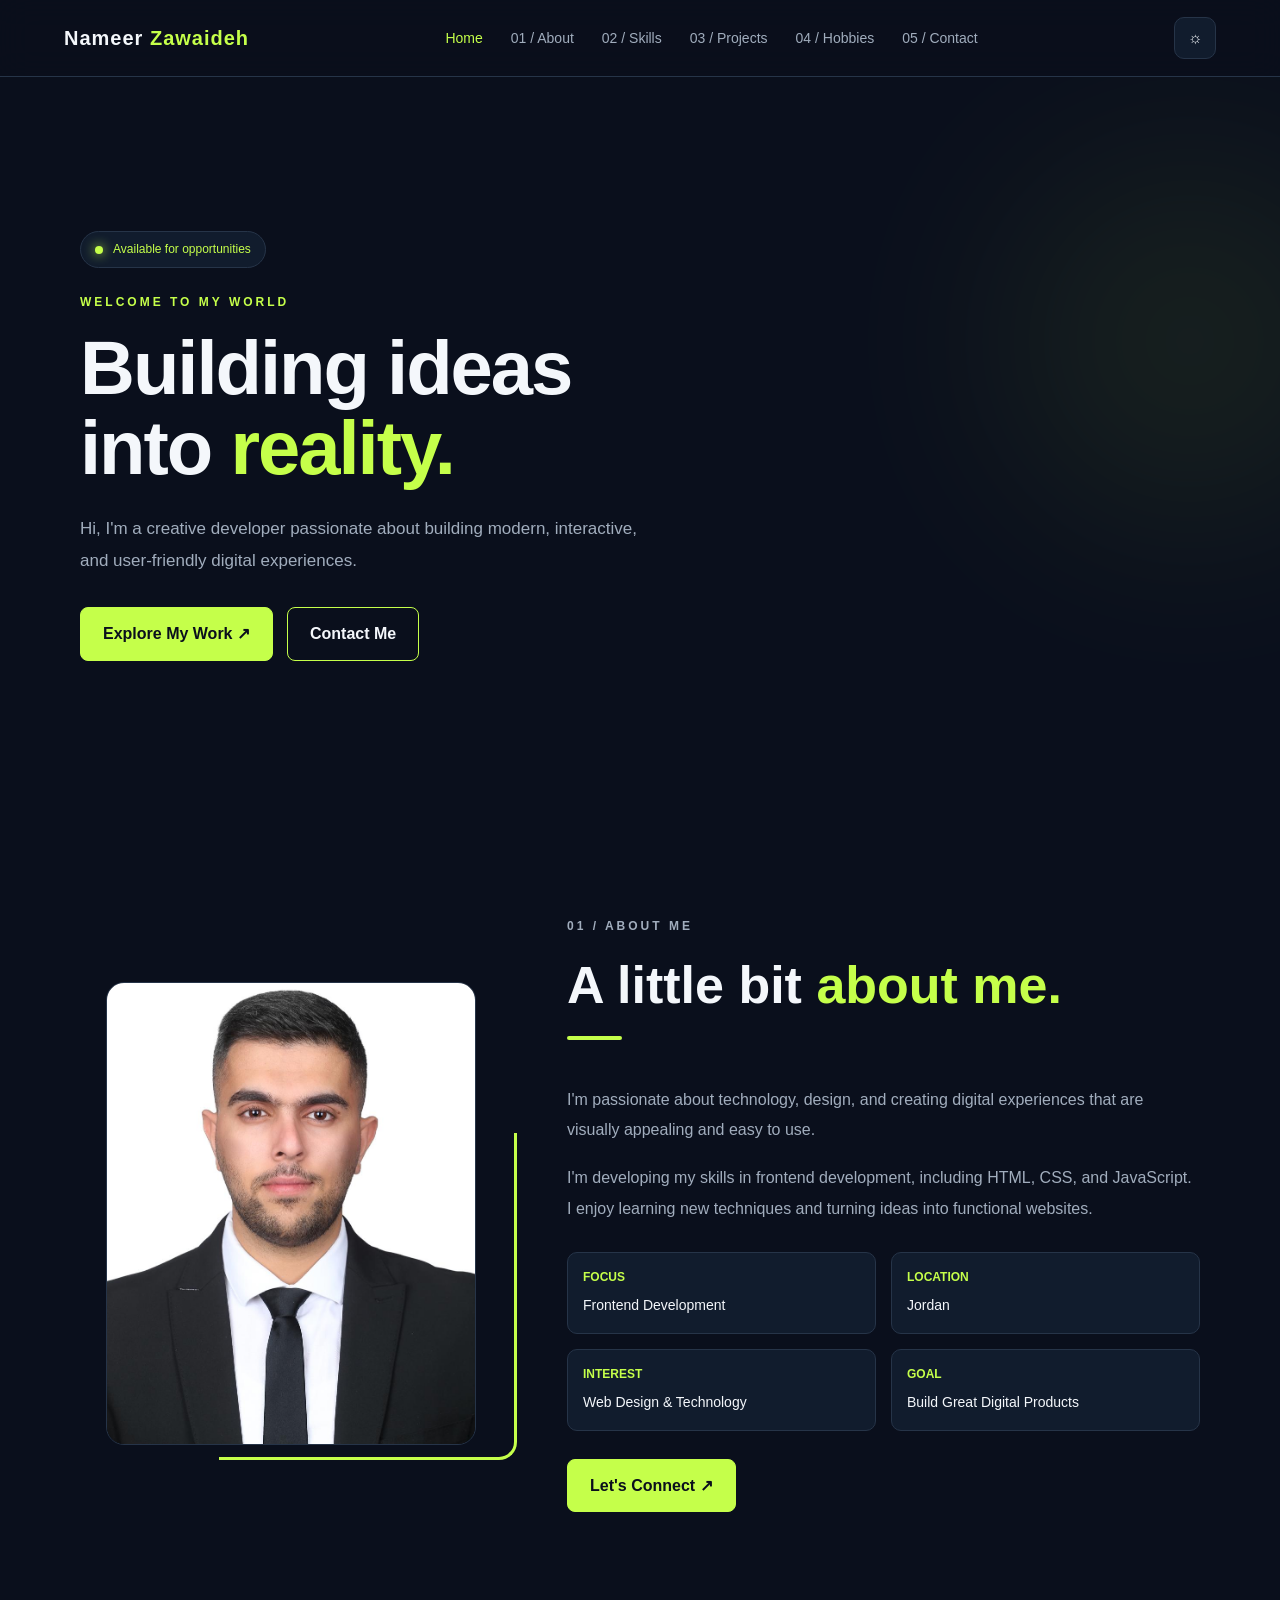
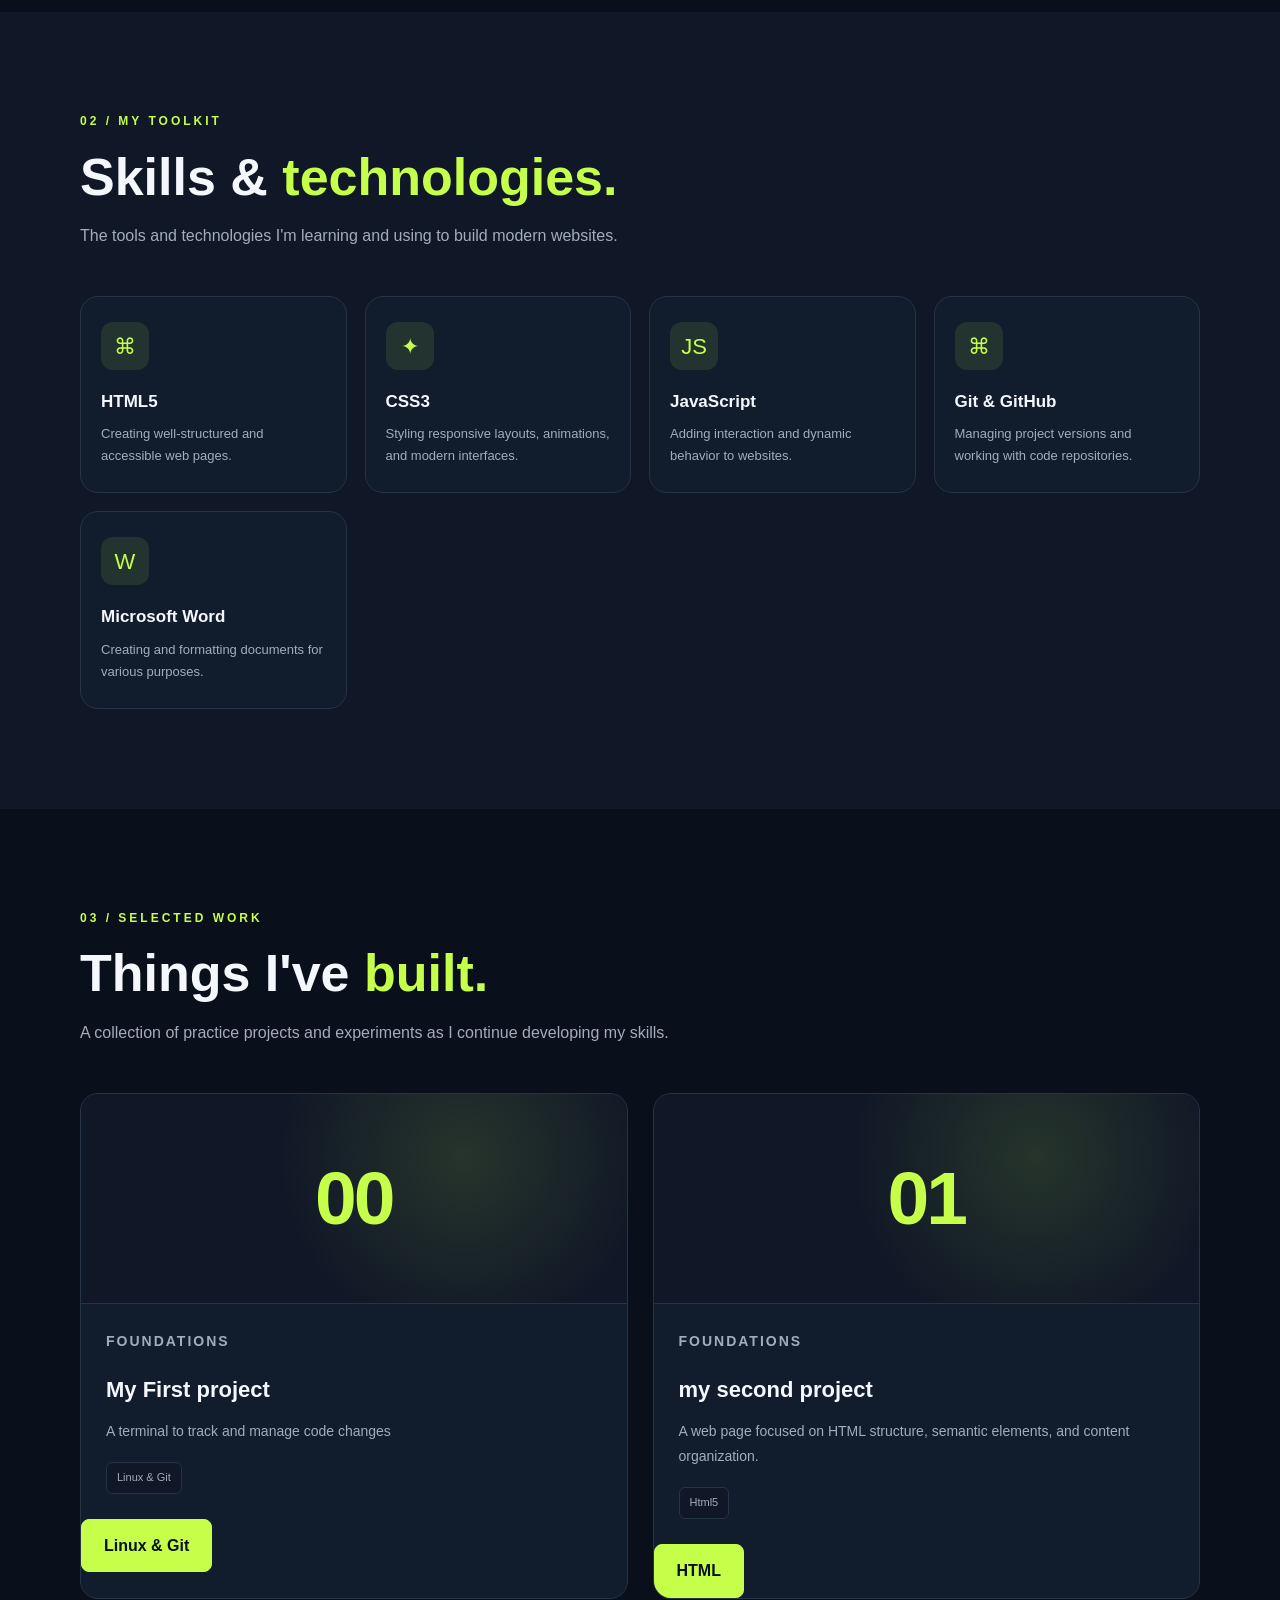
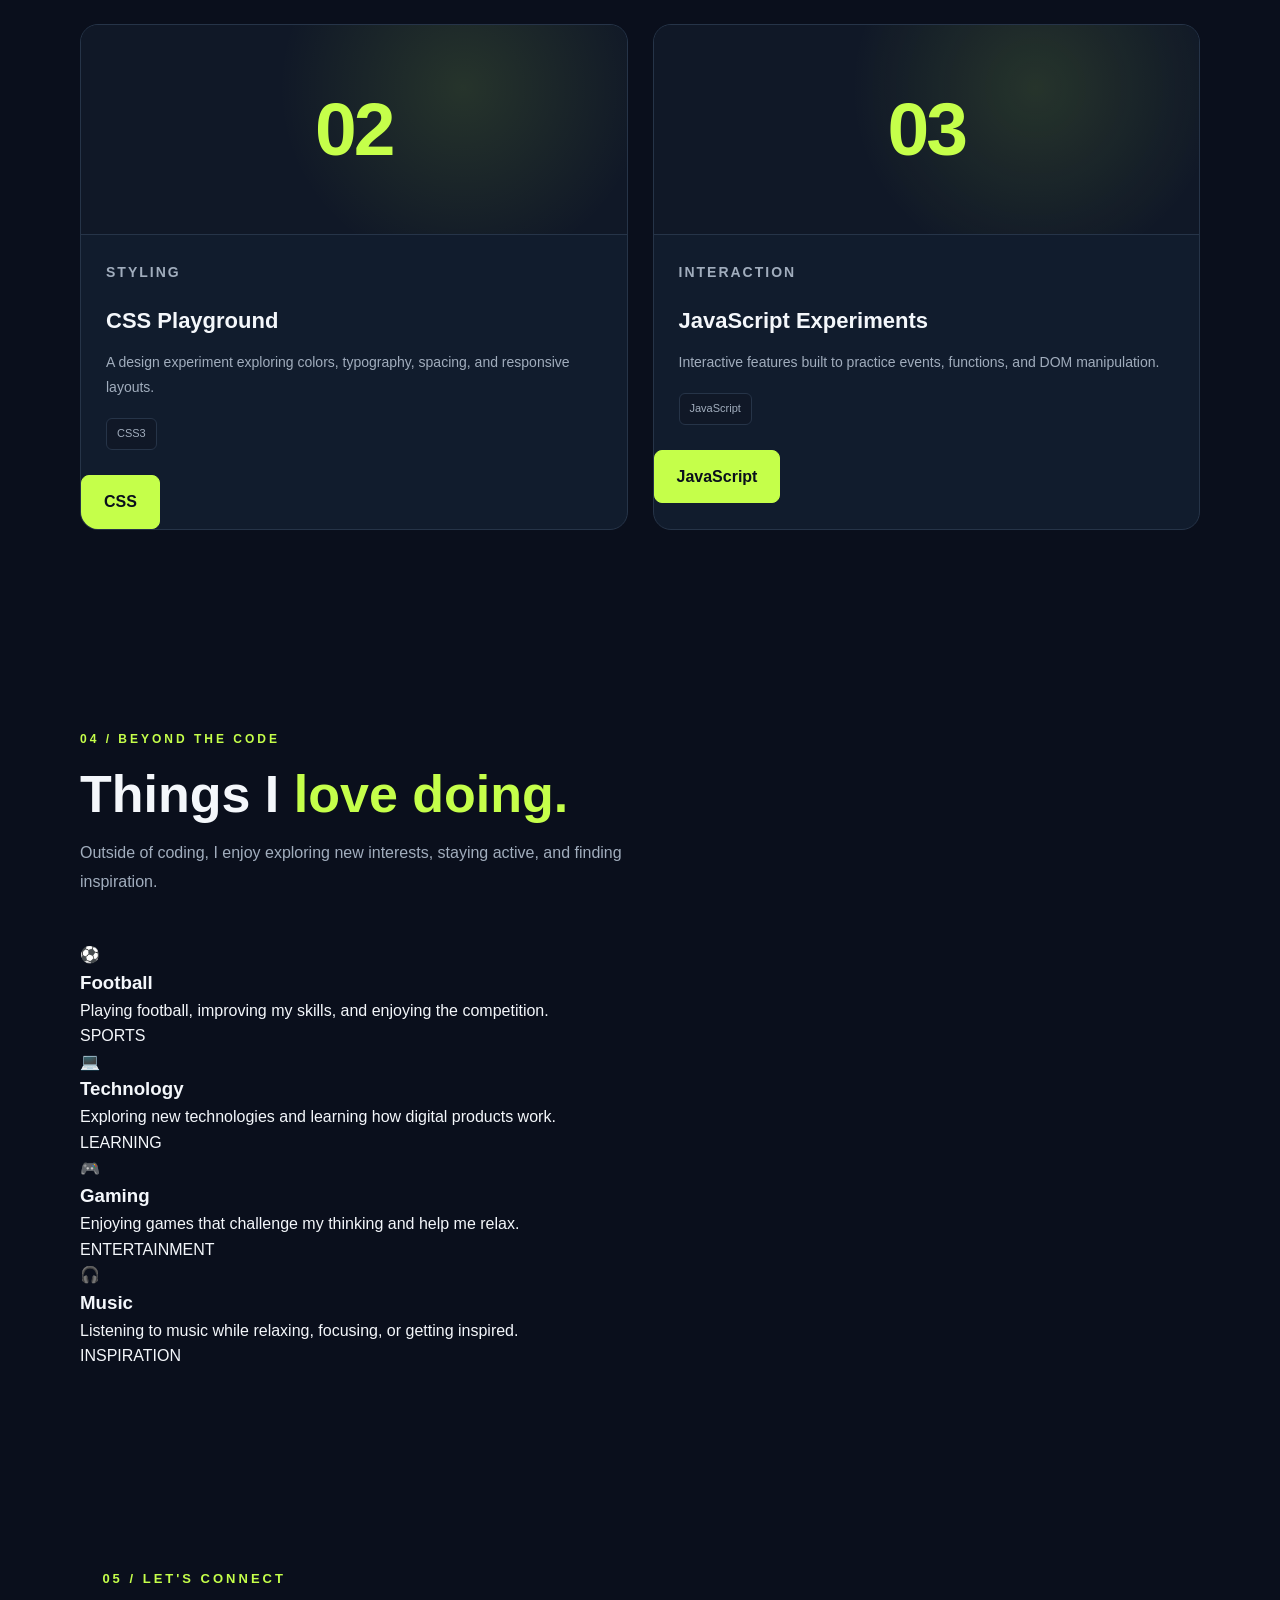
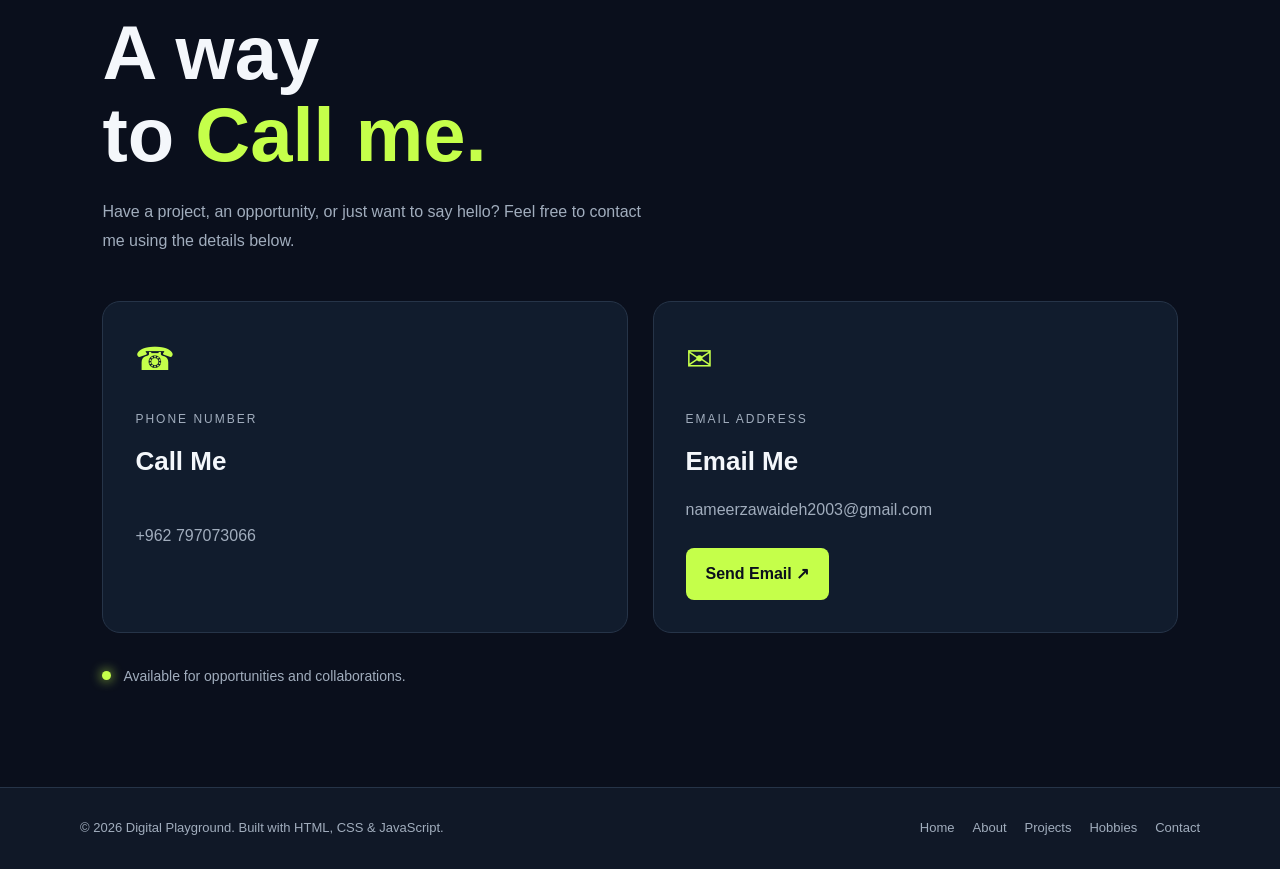
==== ex00/index.html @ e2c9c7b4 "exercise completed" ====
<!DOCTYPE html>
<html lang="en">
<head>
    <meta charset="UTF-8">
    <meta name="viewport" content="width=device-width, initial-scale=1.0">
    <meta name="description" content="My personal portfolio showcasing my skills, projects, hobbies, and contact information.">

    <title>Nameer Zawaideh</title>

    <link rel="icon" href="assets/favicon.svg" type="image/svg+xml">
    <link rel="stylesheet" href="style.css">
</head>

<body>

    <!-- NAVIGATION -->
    <header class="navbar">
        <div class="nav-container">

            <a href="#home" class="logo">
                Nameer <span>Zawaideh</span>
            </a>

            <nav class="nav-links" id="navLinks">
                <a href="#home" class="active">Home</a>
                <a href="#about">01 / About</a>
                <a href="#skills">02 / Skills</a>
                <a href="#projects">03 / Projects</a>
                <a href="#hobbies">04 / Hobbies</a>
                <a href="#contact">05 / Contact</a>
            </nav>

            <div class="nav-actions">
                <button
                    class="theme-toggle"
                    id="themeToggle"
                    type="button"
                    aria-label="Switch to light theme"
                    title="Switch theme">
                    ☼
                </button>

                <button
                    class="menu-toggle"
                    id="menuToggle"
                    type="button"
                    aria-label="Open navigation menu"
                    aria-expanded="false">
                    ☰
                </button>
            </div>

        </div>
    </header>


    <main>

        <!-- HOME -->
        <section class="hero" id="home">
            <div class="container hero-grid">

                <div class="hero-content">
                    <div class="hero-tag">
                        Available for opportunities
                    </div>

                    <p class="eyebrow">WELCOME TO MY WORLD</p>

                    <h1>
                        Building ideas<br>
                        into <span>reality.</span>
                    </h1>

                    <p class="hero-description">
                        Hi, I'm a creative developer passionate about
                        building modern, interactive, and user-friendly
                        digital experiences.
                    </p>

                    <div class="hero-buttons">
                        <a href="#projects" class="btn btn-primary">
                            Explore My Work ↗
                        </a>

                        <a href="#contact" class="btn btn-outline">
                            Contact Me
                        </a>
                    </div>
                </div>

            
            </div>
        </section>


        <!-- ABOUT ME -->
        <section class="section" id="about">
            <div class="container about-grid">

                <div class="about-image-wrapper">
                    <img
                        src="assets/profile.jpg"
                        alt="Profile illustration"
                        class="about-image">
                </div>

                <div class="about-text">
                    <div class="section-heading">
                        <p class="eyebrow">01 / ABOUT ME</p>

                        <h2 class="section-title">
                            A little bit <span>about me.</span>
                        </h2>

                        <div class="accent-line"></div>
                    </div>

                    <p>
                        I'm passionate about technology, design, and
                        creating digital experiences that are visually
                        appealing and easy to use.
                    </p>

                    <p>
                        I'm developing my skills in frontend development,
                        including HTML, CSS, and JavaScript. I enjoy
                        learning new techniques and turning ideas into
                        functional websites.
                    </p>

                    <div class="about-details">
                        <div class="about-detail">
                            <strong>FOCUS</strong>
                            <span>Frontend Development</span>
                        </div>

                        <div class="about-detail">
                            <strong>LOCATION</strong>
                            <span>Jordan</span>
                        </div>

                        <div class="about-detail">
                            <strong>INTEREST</strong>
                            <span>Web Design & Technology</span>
                        </div>

                        <div class="about-detail">
                            <strong>GOAL</strong>
                            <span>Build Great Digital Products</span>
                        </div>
                    </div>

                    <a href="#contact" class="btn btn-primary">
                        Let's Connect ↗
                    </a>
                </div>

            </div>
        </section>


        <!-- SKILLS -->
        <section class="section skills-section" id="skills">
            <div class="container">

                <div class="section-heading">
                    <p class="eyebrow">02 / MY TOOLKIT</p>

                    <h2 class="section-title">
                        Skills & <span>technologies.</span>
                    </h2>

                    <p class="section-description">
                        The tools and technologies I'm learning and
                        using to build modern websites.
                    </p>
                </div>

                <div class="skills-grid">

                    <article class="skill-card">
                        <div class="skill-icon">⌘</div>
                        <h3>HTML5</h3>
                        <p>
                            Creating well-structured and accessible
                            web pages.
                        </p>
                    </article>

                    <article class="skill-card">
                        <div class="skill-icon">✦</div>
                        <h3>CSS3</h3>
                        <p>
                            Styling responsive layouts, animations,
                            and modern interfaces.
                        </p>
                    </article>

                    <article class="skill-card">
                        <div class="skill-icon">JS</div>
                        <h3>JavaScript</h3>
                        <p>
                            Adding interaction and dynamic behavior
                            to websites.
                        </p>
                    </article>

                    <article class="skill-card">
                        <div class="skill-icon">⌘</div>
                        <h3>Git & GitHub</h3>
                        <p>
                            Managing project versions and working
                            with code repositories.
                        </p>
                    </article>

                     <article class="skill-card">
                        <div class="skill-icon">W</div>
                        <h3>Microsoft Word</h3>
                        <p>
                            Creating and formatting documents for various purposes.
                        </p>
                    </article>


                </div>
            </div>
        </section>


        <!-- PROJECTS -->
        <section class="section" id="projects">
            <div class="container">

                <div class="section-heading">
                    <p class="eyebrow">03 / SELECTED WORK</p>

                    <h2 class="section-title">
                        Things I've <span>built.</span>
                    </h2>

                    <p class="section-description">
                        A collection of practice projects and
                        experiments as I continue developing my skills.
                    </p>


                </div>

                <div class="projects-grid">

                    <article class="project-card">
                        <div class="project-preview">
                            <span class="project-number">00</span>
                        </div>

                        <div class="project-content">
                            <p class="project-category">FOUNDATIONS</p>
                            <h3>My First project</h3>

                            <p>
                                A terminal to track and manage code changes
                            </p>

                            <div class="project-tags">
                                <span>Linux & Git</span>
                            </div>
                        </div>
                        <a href="https://github.com/Nameerz/project" class="btn btn-primary">Linux & Git</a>
                    </article>

                    <article class="project-card">
                        <div class="project-preview">
                            <span class="project-number">01</span>
                        </div>

                        <div class="project-content">
                            <p class="project-category">FOUNDATIONS</p>
                            <h3>my second project</h3>

                            <p>
                                A web page focused on HTML structure,
                                semantic elements, and content organization.

                            </p>

                            <div class="project-tags">
                                <span>Html5</span>
                            </div>
                        </div>
                        <a href="https://github.com/Nameerz/prject01" class="btn btn-primary">HTML</a>
                    </article>
                    <article class="project-card">
                        <div class="project-preview">
                            <span class="project-number">02</span>
                        </div>

                        <div class="project-content">
                            <p class="project-category">STYLING</p>
                            <h3>CSS Playground</h3>

                            <p>
                                A design experiment exploring colors,
                                typography, spacing, and responsive layouts.
                            </p>

                            <div class="project-tags">
                                <span>CSS3</span>
                            </div>
                        </div>
                        <a href="https://github.com/Nameerz/project02" class="btn btn-primary">CSS</a>
                    </article>

                    <article class="project-card">
                        <div class="project-preview">
                            <span class="project-number">03</span>
                        </div>

                        <div class="project-content">
                            <p class="project-category">INTERACTION</p>
                            <h3>JavaScript Experiments</h3>

                            <p>
                                Interactive features built to practice
                                events, functions, and DOM manipulation.
                            </p>

                            <div class="project-tags">
                                <span>JavaScript</span>
                            </div>
                        </div>
                        <a href="https://github.com/Nameerz/project03" class="btn btn-primary">JavaScript</a>

                    </article>

                </div>
            </div>
        </section>


        <!-- HOBBIES -->
        <section class="section hobbies-section" id="hobbies">
            <div class="container">

                <div class="section-heading">
                    <p class="eyebrow">04 / BEYOND THE CODE</p>

                    <h2 class="section-title">
                        Things I <span>love doing.</span>
                    </h2>

                    <p class="section-description">
                        Outside of coding, I enjoy exploring new interests,
                        staying active, and finding inspiration.
                    </p>
                </div>

                <div class="hobbies-grid">

                    <article class="hobby-card">
                        <div class="hobby-icon">⚽</div>
                        <h3>Football</h3>

                        <p>
                            Playing football, improving my skills,
                            and enjoying the competition.
                        </p>

                        <span class="hobby-tag">SPORTS</span>
                    </article>

                    <article class="hobby-card">
                        <div class="hobby-icon">💻</div>
                        <h3>Technology</h3>

                        <p>
                            Exploring new technologies and learning
                            how digital products work.
                        </p>

                        <span class="hobby-tag">LEARNING</span>
                    </article>

                    <article class="hobby-card">
                        <div class="hobby-icon">🎮</div>
                        <h3>Gaming</h3>

                        <p>
                            Enjoying games that challenge my thinking
                            and help me relax.
                        </p>

                        <span class="hobby-tag">ENTERTAINMENT</span>
                    </article>

                    <article class="hobby-card">
                        <div class="hobby-icon">🎧</div>
                        <h3>Music</h3>

                        <p>
                            Listening to music while relaxing,
                            focusing, or getting inspired.
                        </p>

                        <span class="hobby-tag">INSPIRATION</span>
                    </article>

                </div>
            </div>
        </section>


        <!-- CONTACT -->
        <section class="section contact-section" id="contact">

            <div class="section-heading">
                <p class="eyebrow">05 / LET'S CONNECT</p>

                <h2>
                    A way<br>
                    to <span>Call me.</span>
                </h2>

                <p class="contact-description">
                    Have a project, an opportunity, or just want to say
                    hello? Feel free to contact me using the details below.
                </p>
            </div>

            <div class="contact-cards">

                <!-- PHONE CARD -->
                <article class="contact-card">
                    <div class="contact-icon">☎</div>

                    <p class="contact-label">PHONE NUMBER</p>
                    <h3>Call Me</h3>

                    <p class="contact-detail">
                        <br>
                        +962 797073066
                    </p>

                   
                </article>

                <!-- EMAIL CARD -->
                <article class="contact-card">
                    <div class="contact-icon">✉</div>

                    <p class="contact-label">EMAIL ADDRESS</p>
                    <h3>Email Me</h3>

                    <p class="contact-detail">
                        nameerzawaideh2003@gmail.com
                    </p>

                    <a
                        href="mailto:nameerzawaideh2003@gmail.com"
                        class="contact-button">
                        Send Email ↗
                    </a>
                </article>

            </div>

            <div class="contact-status">
                <span class="status-dot"></span>

                <p>
                    Available for opportunities and collaborations.
                </p>
            </div>

        </section>

    </main>


    <!-- FOOTER -->
    <footer class="footer">
        <div class="container footer-content">

            <p>
                © <span id="year"></span> Digital Playground.
                Built with HTML, CSS & JavaScript.
            </p>

            <div class="footer-links">
                <a href="#home">Home</a>
                <a href="#about">About</a>
                <a href="#projects">Projects</a>
                <a href="#hobbies">Hobbies</a>
                <a href="#contact">Contact</a>
            </div>

        </div>
    </footer>

    <script src="script.js"></script>
</body>
</html>
---- ex00/style.css ----
/* ========================================
   DIGITAL PLAYGROUND PORTFOLIO
   Main stylesheet
   HTML5 + CSS3 + Vanilla JavaScript
======================================== */

/* ---------- 1. RESET AND VARIABLES ---------- */

* {
    margin: 0;
    padding: 0;
    box-sizing: border-box;
}

:root {
    --bg: #0a0f1c;
    --bg-secondary: #101827;
    --card: #111c2d;
    --accent: #c5ff4a;
    --text: #f4f7fb;
    --muted: #a1adbd;
    --border: #263448;
    --nav-bg: rgba(10, 15, 28, 0.9);
    --shadow: rgba(0, 0, 0, 0.25);
    --radius: 18px;
    --transition: 0.3s ease;
}

body.light-theme {
    --bg: #f4f7fb;
    --bg-secondary: #e9eef5;
    --card: #ffffff;
    --accent: #537f00;
    --text: #101827;
    --muted: #586579;
    --border: #d4dce7;
    --nav-bg: rgba(244, 247, 251, 0.92);
    --shadow: rgba(20, 35, 55, 0.1);
}

html {
    scroll-behavior: smooth;
    scroll-padding-top: 90px;
}

body {
    font-family: Arial, Helvetica, sans-serif;
    background: var(--bg);
    color: var(--text);
    line-height: 1.6;
    overflow-x: hidden;
    transition: background var(--transition),
                color var(--transition);
}

a {
    color: inherit;
    text-decoration: none;
}

button,
input,
textarea {
    font: inherit;
}

button {
    cursor: pointer;
}

img {
    display: block;
    max-width: 100%;
}

ul {
    list-style: none;
}

.container {
    width: min(1120px, 88%);
    margin-inline: auto;
}

::selection {
    background: var(--accent);
    color: var(--bg);
}

/* ---------- 2. SHARED ELEMENTS ---------- */

.section {
    padding: 100px 0;
}

.section-heading {
    margin-bottom: 45px;
}

.eyebrow {
    color: var(--accent);
    font-size: 12px;
    font-weight: 700;
    letter-spacing: 3px;
    margin-bottom: 16px;
}

.section-title {
    font-size: clamp(32px, 5vw, 52px);
    line-height: 1.15;
    margin-bottom: 15px;
}

.section-title span,
.highlight {
    color: var(--accent);
}

.section-description {
    max-width: 620px;
    color: var(--muted);
    line-height: 1.8;
}

.accent-line {
    width: 55px;
    height: 4px;
    background: var(--accent);
    border-radius: 5px;
    margin-top: 20px;
}

.btn {
    display: inline-flex;
    justify-content: center;
    align-items: center;
    gap: 10px;
    padding: 13px 22px;
    border: 1px solid var(--accent);
    border-radius: 8px;
    font-weight: 700;
    transition: transform var(--transition),
                background var(--transition),
                color var(--transition);
}

.btn-primary {
    background: var(--accent);
    color: #0a0f1c;
}

.btn-primary:hover {
    transform: translateY(-3px);
    filter: brightness(1.08);
}

.btn-outline {
    color: var(--text);
    background: transparent;
}

.btn-outline:hover {
    background: var(--accent);
    color: #0a0f1c;
    transform: translateY(-3px);
}

/* ---------- 3. NAVIGATION ---------- */

.navbar {
    position: sticky;
    top: 0;
    z-index: 1000;
    background: var(--nav-bg);
    backdrop-filter: blur(16px);
    border-bottom: 1px solid var(--border);
}

.nav-container {
    width: min(1200px, 90%);
    min-height: 76px;
    margin: auto;
    display: flex;
    align-items: center;
    justify-content: space-between;
    gap: 25px;
}

.logo {
    font-size: 20px;
    font-weight: 800;
    letter-spacing: 1px;
    white-space: nowrap;
}

.logo span {
    color: var(--accent);
}

.nav-links {
    display: flex;
    align-items: center;
    gap: 28px;
}

.nav-links a {
    color: var(--muted);
    font-size: 14px;
    transition: color var(--transition);
}

.nav-links a:hover,
.nav-links a.active {
    color: var(--accent);
}

.nav-actions {
    display: flex;
    align-items: center;
    gap: 12px;
}

.theme-toggle,
.menu-toggle {
    width: 42px;
    height: 42px;
    display: grid;
    place-items: center;
    background: var(--card);
    color: var(--text);
    border: 1px solid var(--border);
    border-radius: 10px;
    transition: border-color var(--transition),
                color var(--transition);
}

.theme-toggle:hover,
.menu-toggle:hover {
    color: var(--accent);
    border-color: var(--accent);
}

.menu-toggle {
    display: none;
    font-size: 22px;
}

/* ---------- 4. HERO SECTION ---------- */

.hero {
    min-height: 82vh;
    display: flex;
    align-items: center;
    padding: 85px 0;
    position: relative;
    overflow: hidden;
}

.hero::before {
    content: "";
    position: absolute;
    width: 380px;
    height: 380px;
    right: -100px;
    top: 10%;
    background: var(--accent);
    opacity: 0.07;
    filter: blur(100px);
    border-radius: 50%;
    pointer-events: none;
}

.hero-grid {
    display: grid;
    grid-template-columns: 1.2fr 0.8fr;
    align-items: center;
    gap: 65px;
}

.hero-content {
    position: relative;
    z-index: 1;
}

.hero-tag {
    display: inline-flex;
    align-items: center;
    gap: 10px;
    color: var(--accent);
    border: 1px solid var(--border);
    background: var(--card);
    border-radius: 50px;
    padding: 8px 14px;
    font-size: 12px;
    margin-bottom: 25px;
}

.hero-tag::before {
    content: "";
    width: 8px;
    height: 8px;
    background: var(--accent);
    border-radius: 50%;
    box-shadow: 0 0 12px var(--accent);
}

.hero h1 {
    font-size: clamp(42px, 6vw, 76px);
    line-height: 1.05;
    letter-spacing: -2px;
    margin-bottom: 25px;
}

.hero h1 span {
    color: var(--accent);
}

.hero-description {
    max-width: 570px;
    color: var(--muted);
    font-size: 17px;
    line-height: 1.9;
    margin-bottom: 30px;
}

.hero-buttons {
    display: flex;
    flex-wrap: wrap;
    gap: 14px;
}

.hero-visual {
    position: relative;
    display: flex;
    justify-content: center;
    align-items: center;
}

.hero-art {
    width: min(100%, 380px);
    border-radius: 28px;
    border: 1px solid var(--border);
    box-shadow: 0 25px 80px var(--shadow);
    animation: float 5s ease-in-out infinite;
}

.hero-orbit {
    position: absolute;
    width: 110%;
    aspect-ratio: 1;
    border: 1px solid var(--border);
    border-radius: 50%;
    z-index: -1;
}

.hero-orbit::before,
.hero-orbit::after {
    content: "";
    position: absolute;
    width: 12px;
    height: 12px;
    background: var(--accent);
    border-radius: 50%;
    box-shadow: 0 0 20px var(--accent);
}

.hero-orbit::before {
    top: 15%;
    left: 15%;
}

.hero-orbit::after {
    bottom: 15%;
    right: 12%;
}

/* ---------- 5. ABOUT SECTION ---------- */

.about-grid {
    display: grid;
    grid-template-columns: 0.8fr 1.2fr;
    gap: 65px;
    align-items: center;
}

.about-image-wrapper {
    position: relative;
}

.about-image {
    width: 100%;
    max-width: 370px;
    margin: auto;
    aspect-ratio: 4 / 5;
    object-fit: cover;
    border-radius: var(--radius);
    border: 1px solid var(--border);
    background: var(--card);
}

.about-image-wrapper::after {
    content: "";
    position: absolute;
    width: 70%;
    height: 70%;
    right: -15px;
    bottom: -15px;
    border-right: 3px solid var(--accent);
    border-bottom: 3px solid var(--accent);
    border-radius: 0 0 var(--radius) 0;
    z-index: -1;
}

.about-text p {
    color: var(--muted);
    margin-bottom: 18px;
    line-height: 1.9;
}

.about-details {
    display: grid;
    grid-template-columns: repeat(2, minmax(0, 1fr));
    gap: 15px;
    margin: 28px 0;
}

.about-detail {
    padding: 15px;
    background: var(--card);
    border: 1px solid var(--border);
    border-radius: 10px;
}

.about-detail strong {
    display: block;
    color: var(--accent);
    font-size: 12px;
    margin-bottom: 5px;
}

.about-detail span {
    font-size: 14px;
    overflow-wrap: anywhere;
}

/* ---------- 6. SKILLS SECTION ---------- */

.skills-section {
    background: var(--bg-secondary);
}

.skills-grid {
    display: grid;
    grid-template-columns: repeat(4, minmax(0, 1fr));
    gap: 18px;
}

.skill-card {
    background: var(--card);
    border: 1px solid var(--border);
    border-radius: var(--radius);
    padding: 25px 20px;
    transition: transform var(--transition),
                border-color var(--transition);
}

.skill-card:hover {
    transform: translateY(-5px);
    border-color: var(--accent);
}

.skill-icon {
    width: 48px;
    height: 48px;
    display: grid;
    place-items: center;
    background: rgba(197, 255, 74, 0.1);
    color: var(--accent);
    border-radius: 12px;
    font-size: 22px;
    margin-bottom: 18px;
}

.skill-card h3 {
    font-size: 17px;
    margin-bottom: 8px;
}

.skill-card p {
    color: var(--muted);
    font-size: 13px;
    line-height: 1.7;
}

/* ---------- 7. PROJECTS SECTION ---------- */

.projects-grid {
    display: grid;
    grid-template-columns: repeat(2, minmax(0, 1fr));
    gap: 25px;
}

.project-card {
    overflow: hidden;
    background: var(--card);
    border: 1px solid var(--border);
    border-radius: var(--radius);
    transition: transform var(--transition),
                border-color var(--transition);
}

.project-card:hover {
    transform: translateY(-5px);
    border-color: var(--accent);
}

.project-preview {
    min-height: 210px;
    display: grid;
    place-items: center;
    padding: 25px;
    background:
        radial-gradient(
            circle at 70% 30%,
            rgba(197, 255, 74, 0.12),
            transparent 45%
        ),
        var(--bg-secondary);
    border-bottom: 1px solid var(--border);
}

.project-number {
    color: var(--accent);
    font-size: clamp(45px, 7vw, 75px);
    font-weight: 800;
    letter-spacing: -3px;
}

.project-content {
    padding: 25px;
}

.project-category {
    color: var(--accent);
    font-size: 11px;
    font-weight: 700;
    letter-spacing: 2px;
    margin-bottom: 10px;
}

.project-content h3 {
    font-size: 22px;
    margin-bottom: 12px;
}

.project-content p {
    color: var(--muted);
    font-size: 14px;
    line-height: 1.8;
    margin-bottom: 18px;
}

.project-tags {
    display: flex;
    flex-wrap: wrap;
    gap: 8px;
}

.project-tags span {
    padding: 6px 10px;
    background: var(--bg-secondary);
    border: 1px solid var(--border);
    border-radius: 6px;
    color: var(--muted);
    font-size: 11px;
}

/* ---------- 8. CONTACT SECTION ---------- */

.contact-section {
    padding: 100px 8%;
}

.contact-section .section-heading {
    max-width: 750px;
    margin-bottom: 45px;
}

.contact-section .eyebrow {
    color: var(--accent);
    font-size: 13px;
    font-weight: 700;
    letter-spacing: 3px;
    margin-bottom: 22px;
}

.contact-section .section-heading h2 {
    font-size: clamp(42px, 7vw, 76px);
    line-height: 1.08;
    margin-bottom: 22px;
}

.contact-section .section-heading h2 span {
    color: var(--accent);
}

.contact-description {
    max-width: 560px;
    color: var(--muted);
    font-size: 16px;
    line-height: 1.8;
}

.contact-cards {
    display: flex;
    gap: 25px;
    margin-top: 40px;
}

.contact-card {
    flex: 1;
    min-width: 0;
    padding: 32px;
    background: var(--card);
    border: 1px solid var(--border);
    border-radius: var(--radius);
    transition: transform var(--transition),
                border-color var(--transition);
}

.contact-card:hover {
    transform: translateY(-6px);
    border-color: var(--accent);
}

.contact-icon {
    color: var(--accent);
    font-size: 32px;
    margin-bottom: 25px;
}

.contact-label {
    color: var(--muted);
    font-size: 12px;
    letter-spacing: 2px;
    margin-bottom: 12px;
}

.contact-card h3 {
    font-size: 26px;
    margin-bottom: 15px;
}

.contact-detail {
    color: var(--muted);
    overflow-wrap: anywhere;
    margin-bottom: 25px;
}

.contact-button {
    display: inline-block;
    padding: 13px 20px;
    background: var(--accent);
    color: #0a0f1c;
    border-radius: 8px;
    text-decoration: none;
    font-weight: 700;
    transition: transform var(--transition),
                filter var(--transition);
}

.contact-button:hover {
    filter: brightness(1.1);
    transform: translateY(-2px);
}

.contact-status {
    display: flex;
    align-items: center;
    gap: 12px;
    margin-top: 32px;
    color: var(--muted);
    font-size: 14px;
}

.status-dot {
    width: 9px;
    height: 9px;
    flex-shrink: 0;
    background: var(--accent);
    border-radius: 50%;
    box-shadow: 0 0 12px var(--accent);
}

/* ---------- 9. FOOTER ---------- */

.footer {
    padding: 30px 0;
    border-top: 1px solid var(--border);
    background: var(--bg-secondary);
}

.footer-content {
    display: flex;
    align-items: center;
    justify-content: space-between;
    gap: 20px;
}

.footer p {
    color: var(--muted);
    font-size: 13px;
}

.footer-links {
    display: flex;
    gap: 18px;
}

.footer-links a {
    color: var(--muted);
    font-size: 13px;
    transition: color var(--transition);
}

.footer-links a:hover {
    color: var(--accent);
}

/* ---------- 10. REVEAL ANIMATIONS ---------- */

.reveal {
    opacity: 0;
    transform: translateY(25px);
    transition: opacity 0.7s ease,
                transform 0.7s ease;
}

.reveal.visible {
    opacity: 1;
    transform: translateY(0);
}

@keyframes float {
    0%,
    100% {
        transform: translateY(0);
    }

    50% {
        transform: translateY(-12px);
    }
}

/* ---------- 11. RESPONSIVE DESIGN ---------- */

@media (max-width: 1000px) {
    .nav-links {
        gap: 16px;
    }

    .hero-grid {
        gap: 35px;
    }

    .skills-grid {
        grid-template-columns: repeat(2, minmax(0, 1fr));
    }

    .about-grid {
        gap: 40px;
    }
}

@media (max-width: 760px) {
    .section {
        padding: 75px 0;
    }

    .nav-container {
        min-height: 68px;
    }

    .menu-toggle {
        display: grid;
    }

    .nav-links {
        position: absolute;
        top: 100%;
        left: 0;
        right: 0;
        display: none;
        flex-direction: column;
        align-items: stretch;
        gap: 0;
        padding: 12px 5% 20px;
        background: var(--bg);
        border-bottom: 1px solid var(--border);
    }

    .nav-links.open {
        display: flex;
    }

    .nav-links a {
        display: block;
        padding: 12px 0;
    }

    .hero {
        min-height: auto;
        padding: 70px 0;
    }

    .hero-grid {
        grid-template-columns: 1fr;
        gap: 55px;
    }

    .hero-visual {
        max-width: 330px;
        margin: auto;
    }

    .about-grid {
        grid-template-columns: 1fr;
    }

    .about-image {
        max-width: 300px;
    }

    .projects-grid {
        grid-template-columns: 1fr;
    }

    .contact-section {
        padding: 75px 6%;
    }

    .contact-cards {
        flex-direction: column;
        gap: 20px;
    }

    .contact-card {
        padding: 28px;
    }

    .footer-content {
        flex-direction: column;
        text-align: center;
    }
}

@media (max-width: 520px) {
    .container {
        width: 90%;
    }

    .logo {
        font-size: 16px;
    }

    .hero h1 {
        letter-spacing: -1px;
    }

    .hero-description {
        font-size: 15px;
    }

    .hero-buttons {
        flex-direction: column;
        align-items: stretch;
    }

    .hero-buttons .btn {
        width: 100%;
    }

    .about-details {
        grid-template-columns: 1fr;
    }

    .skills-grid {
        grid-template-columns: 1fr;
    }

    .contact-section {
        padding: 60px 5%;
    }

    .contact-section .section-heading h2 {
        font-size: 42px;
    }

    .contact-description {
        font-size: 15px;
    }

    .contact-card {
        padding: 23px;
    }

    .footer-links {
        flex-wrap: wrap;
        justify-content: center;
    }
}

/* ---------- 12. REDUCED MOTION ---------- */

@media (prefers-reduced-motion: reduce) {
    *,
    *::before,
    *::after {
        scroll-behavior: auto !important;
        animation-duration: 0.01ms !important;
        animation-iteration-count: 1 !important;
        transition-duration: 0.01ms !important;
    }

    .reveal {
        opacity: 1;
        transform: none;
    }
}
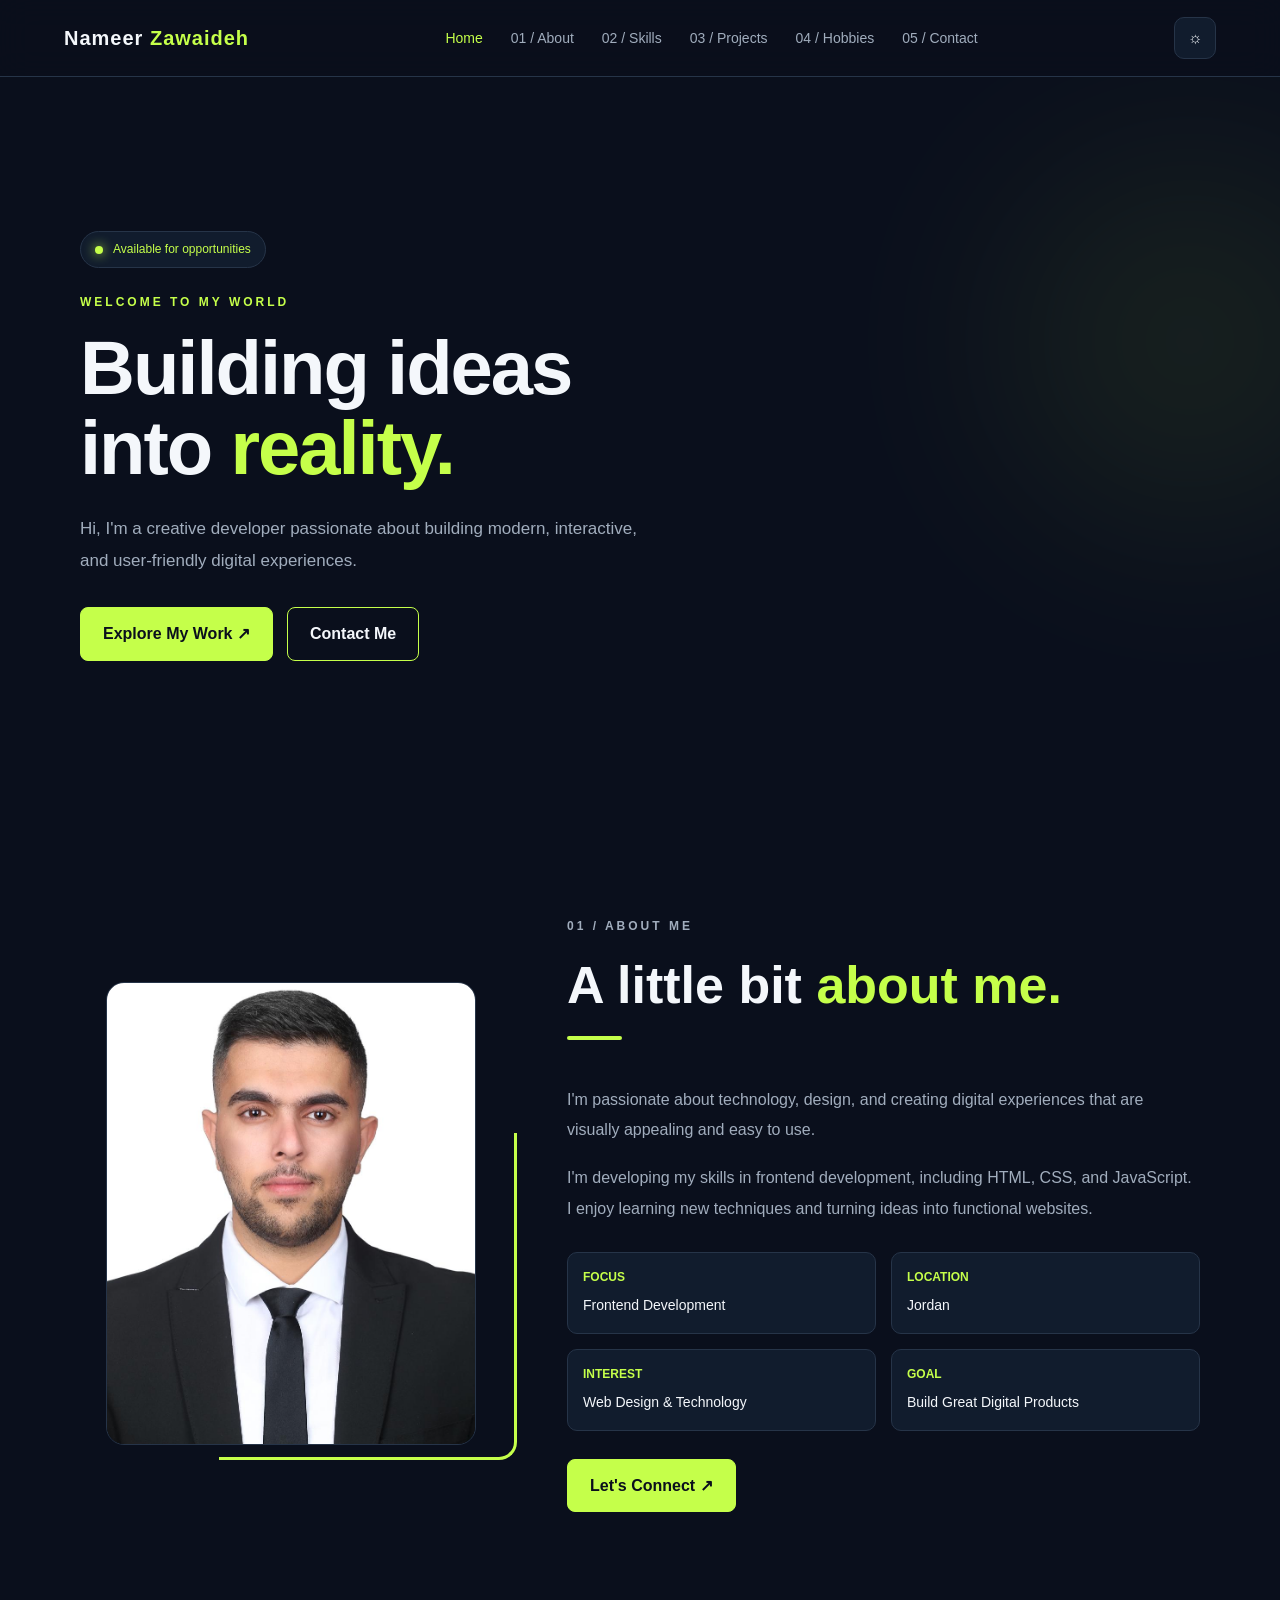
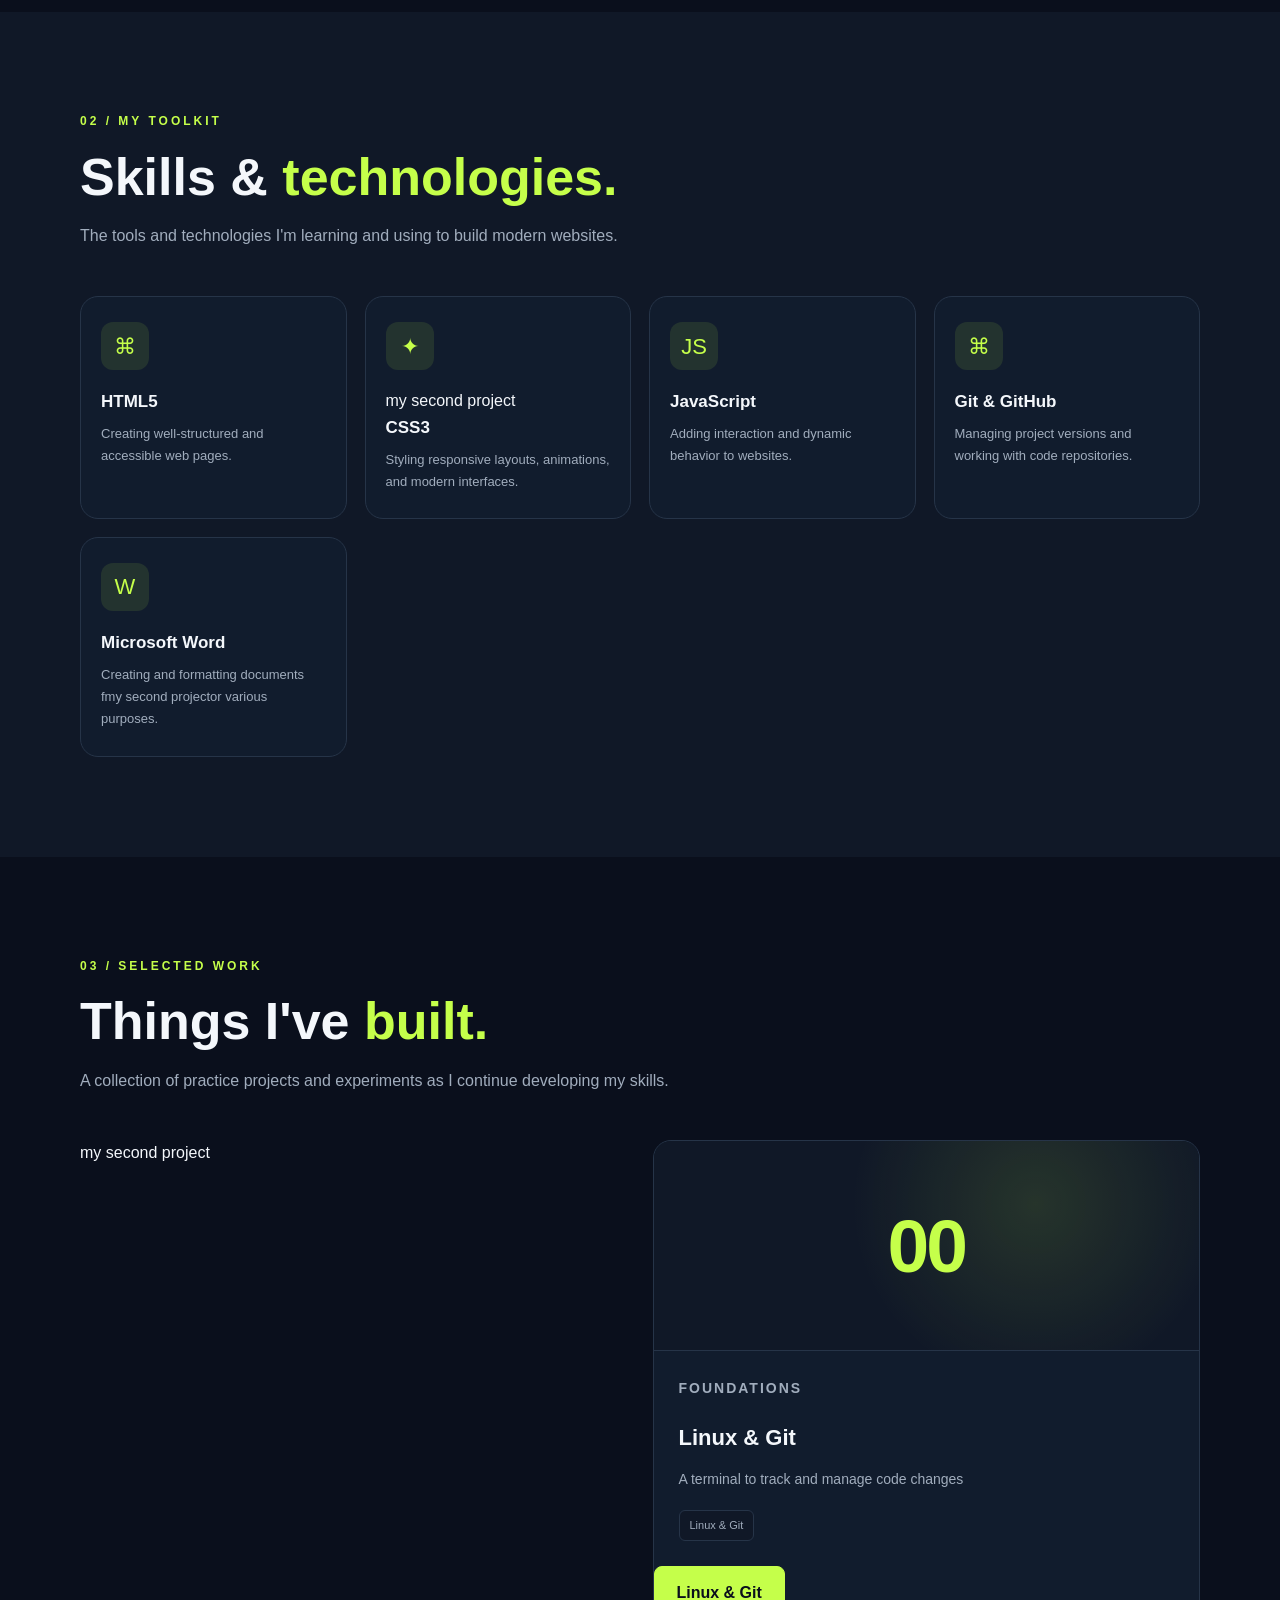
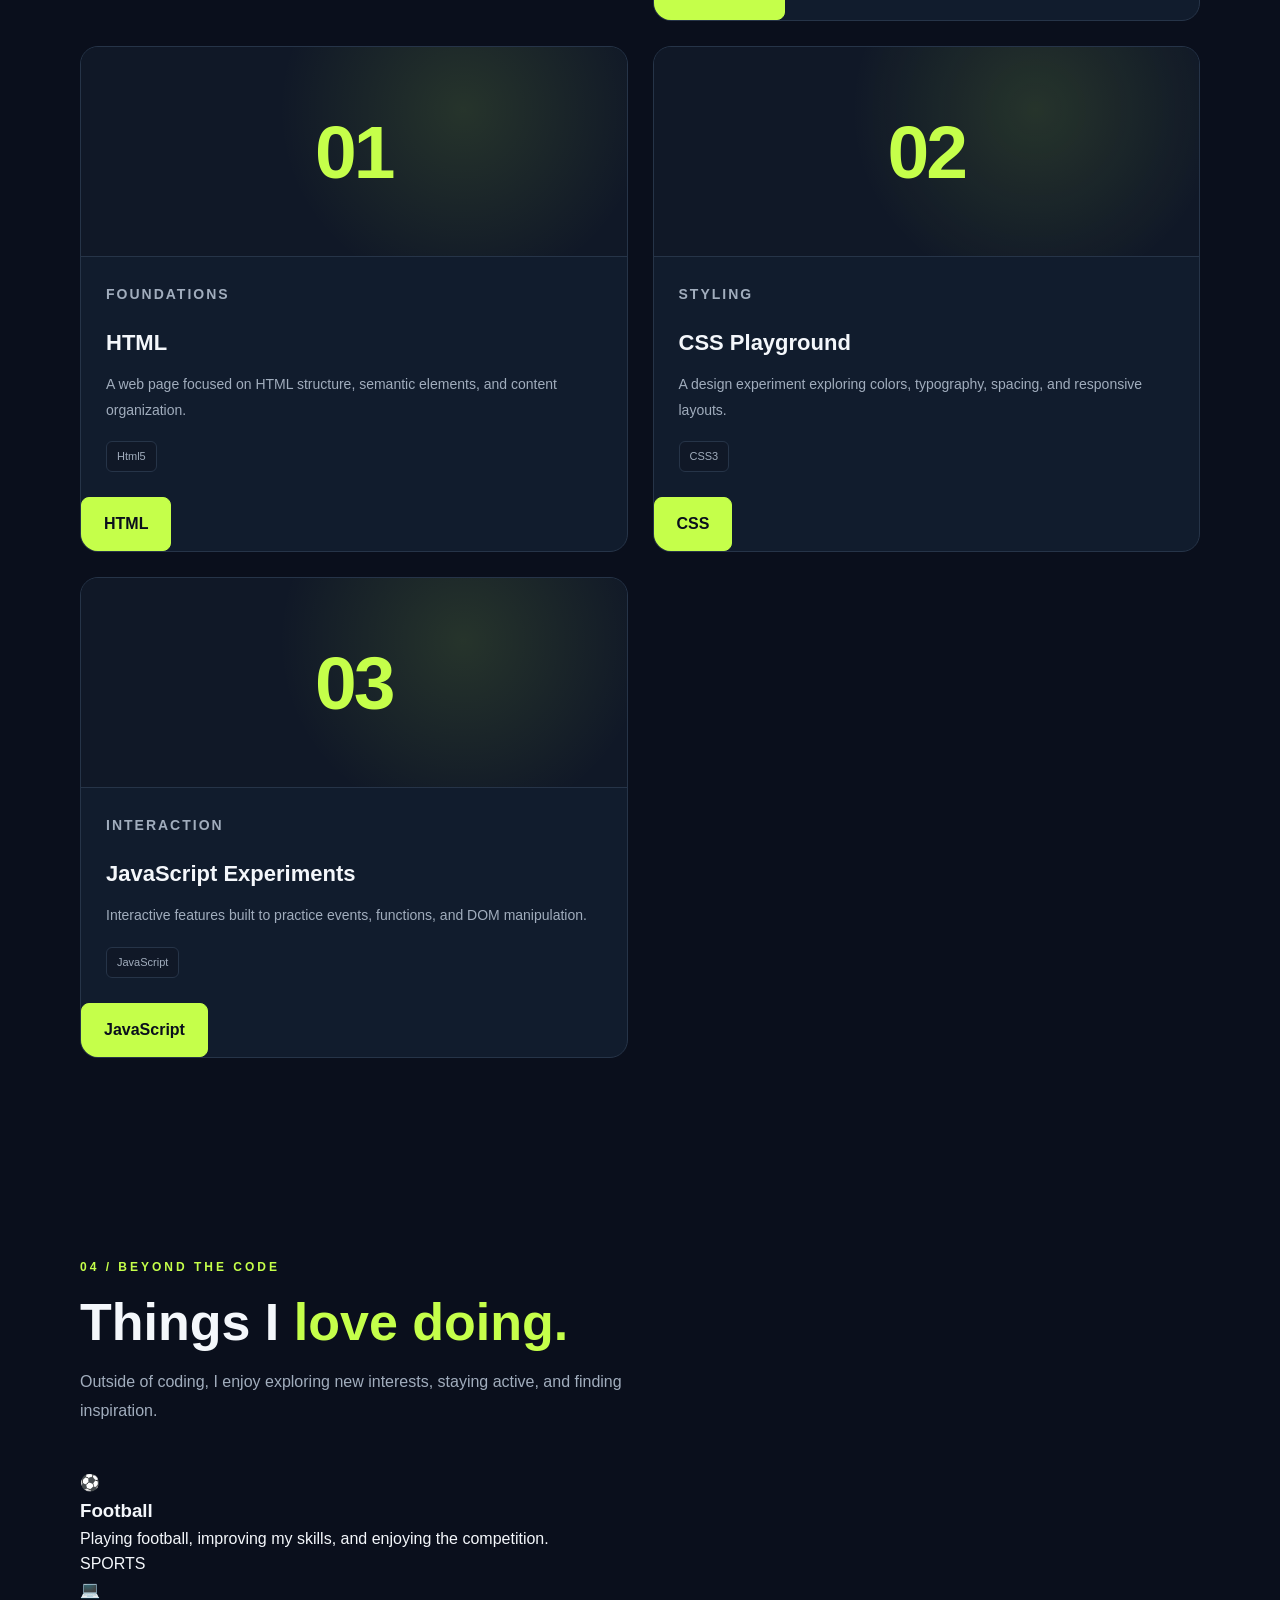
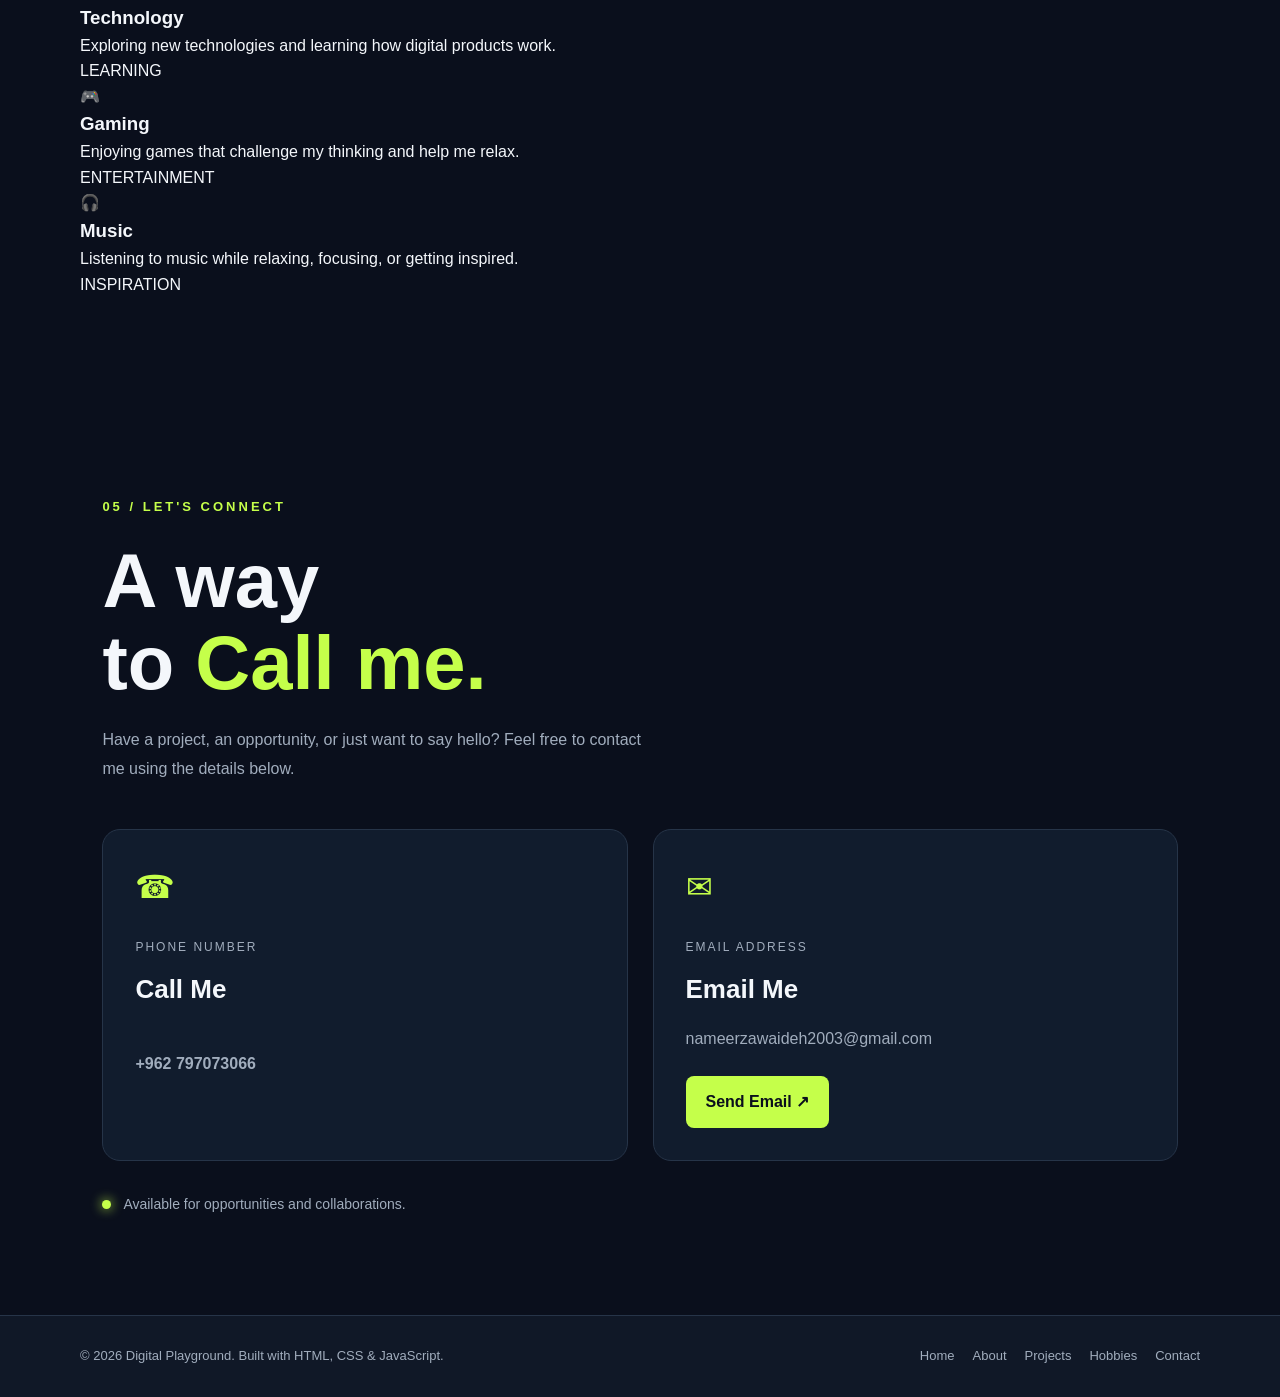
==== commit 37312e15: "Update index.html" ====
--- a/ex00/index.html
+++ b/ex00/index.html
@@ -189,7 +189,7 @@
                     </article>
 
                     <article class="skill-card">
-                        <div class="skill-icon">✦</div>
+                        <div class="skill-icon">✦</div>my second project
                         <h3>CSS3</h3>
                         <p>
                             Styling responsive layouts, animations,
@@ -219,7 +219,7 @@
                         <div class="skill-icon">W</div>
                         <h3>Microsoft Word</h3>
                         <p>
-                            Creating and formatting documents for various purposes.
+                            Creating and formatting documents fmy second projector various purposes.
                         </p>
                     </article>
 
@@ -249,7 +249,7 @@
                 </div>
 
                 <div class="projects-grid">
-
+my second project
                     <article class="project-card">
                         <div class="project-preview">
                             <span class="project-number">00</span>
@@ -257,7 +257,7 @@
 
                         <div class="project-content">
                             <p class="project-category">FOUNDATIONS</p>
-                            <h3>My First project</h3>
+                            <h3>Linux & Git</h3>
 
                             <p>
                                 A terminal to track and manage code changes
@@ -277,7 +277,7 @@
 
                         <div class="project-content">
                             <p class="project-category">FOUNDATIONS</p>
-                            <h3>my second project</h3>
+                            <h3>HTML</h3>
 
                             <p>
                                 A web page focused on HTML structure,
@@ -439,7 +439,7 @@
 
                     <p class="contact-detail">
                         <br>
-                        +962 797073066
+                        <strong>+962 797073066</strong>
                     </p>
 
                    
@@ -500,4 +500,4 @@
 
     <script src="script.js"></script>
 </body>
-</html>+</html>
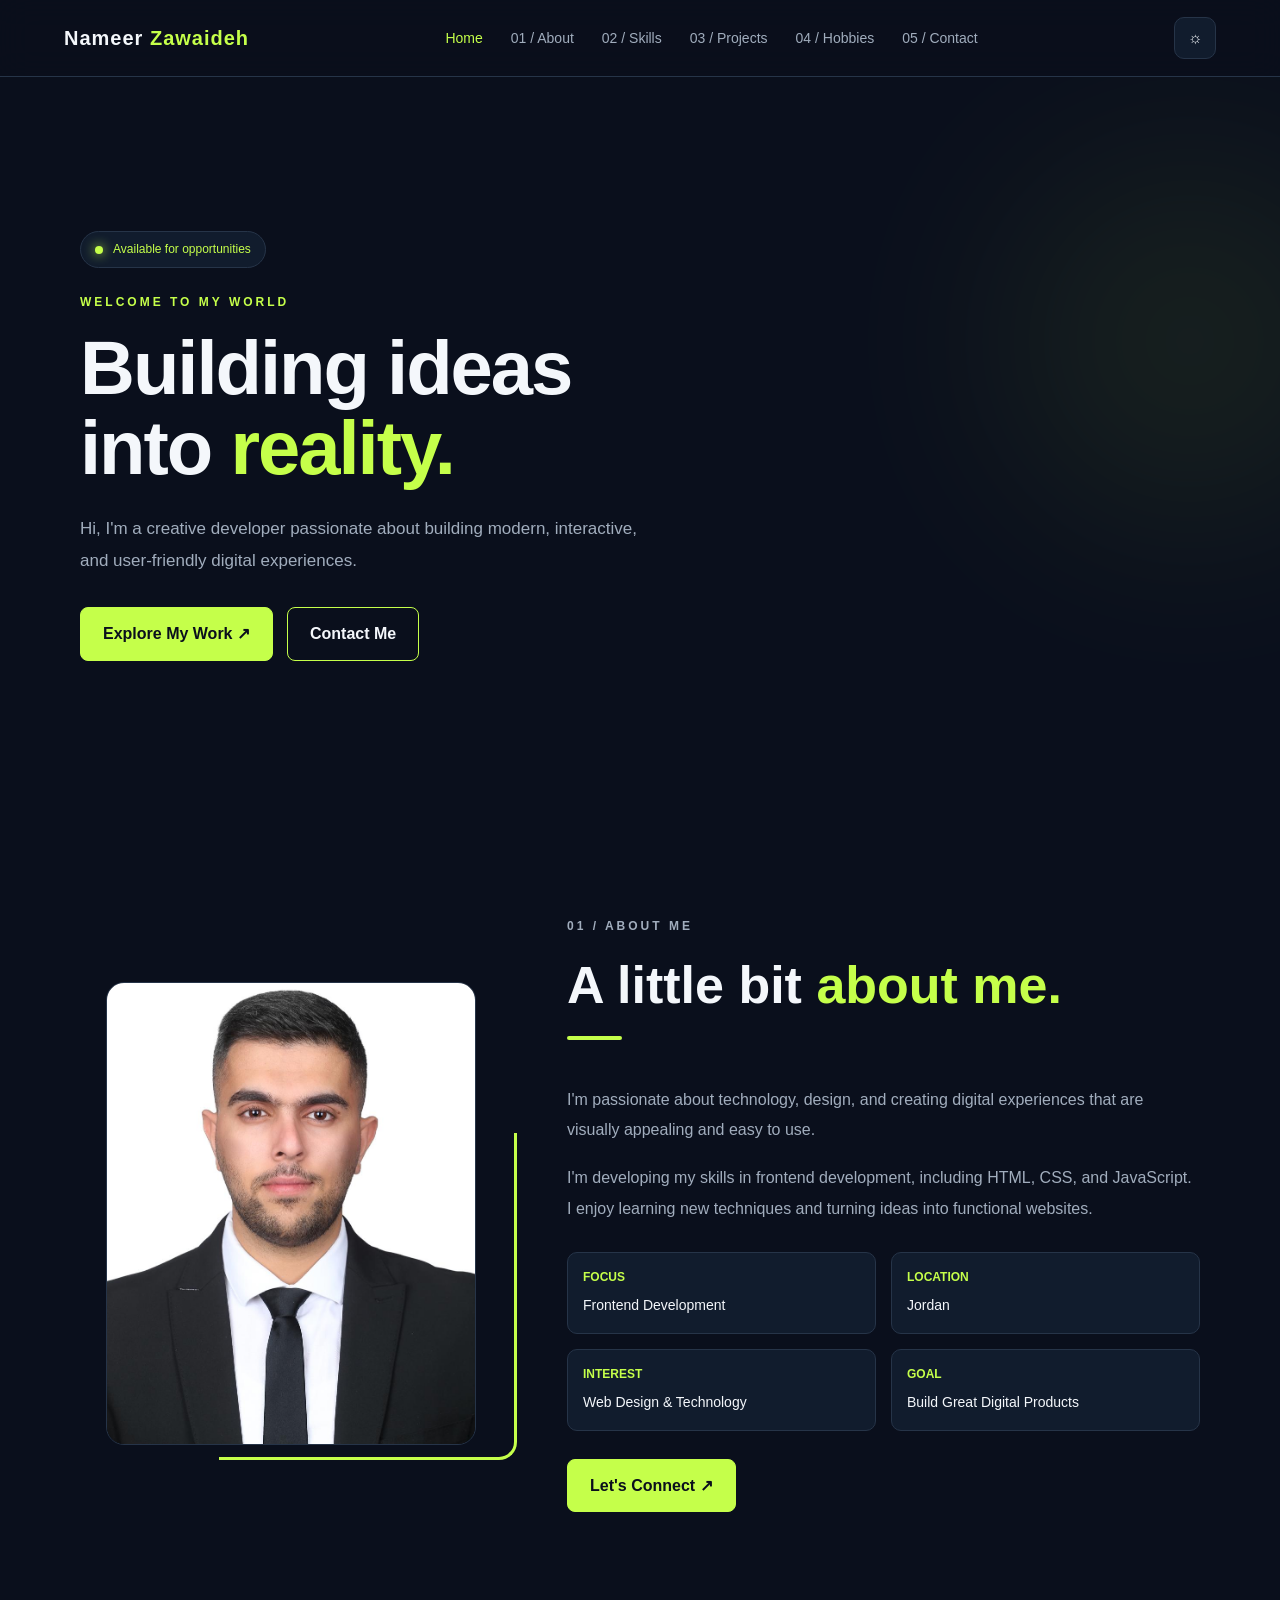
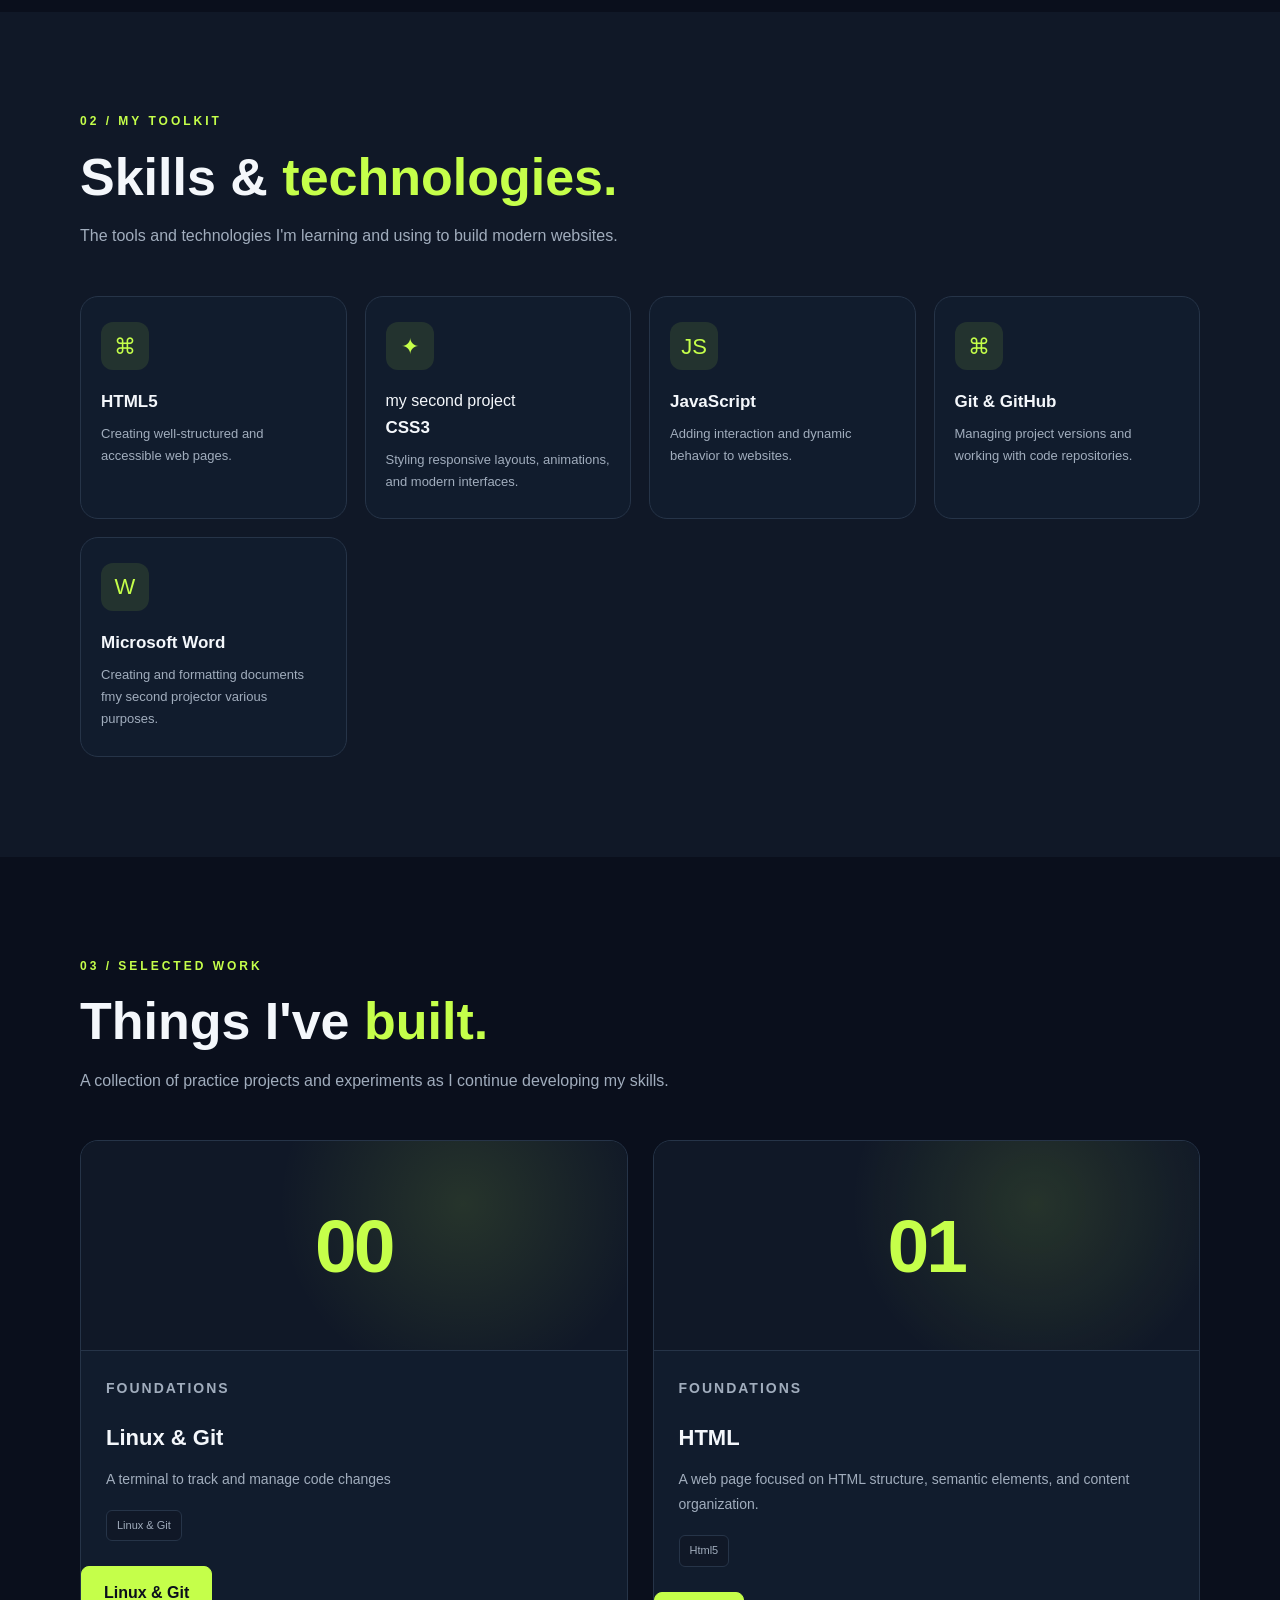
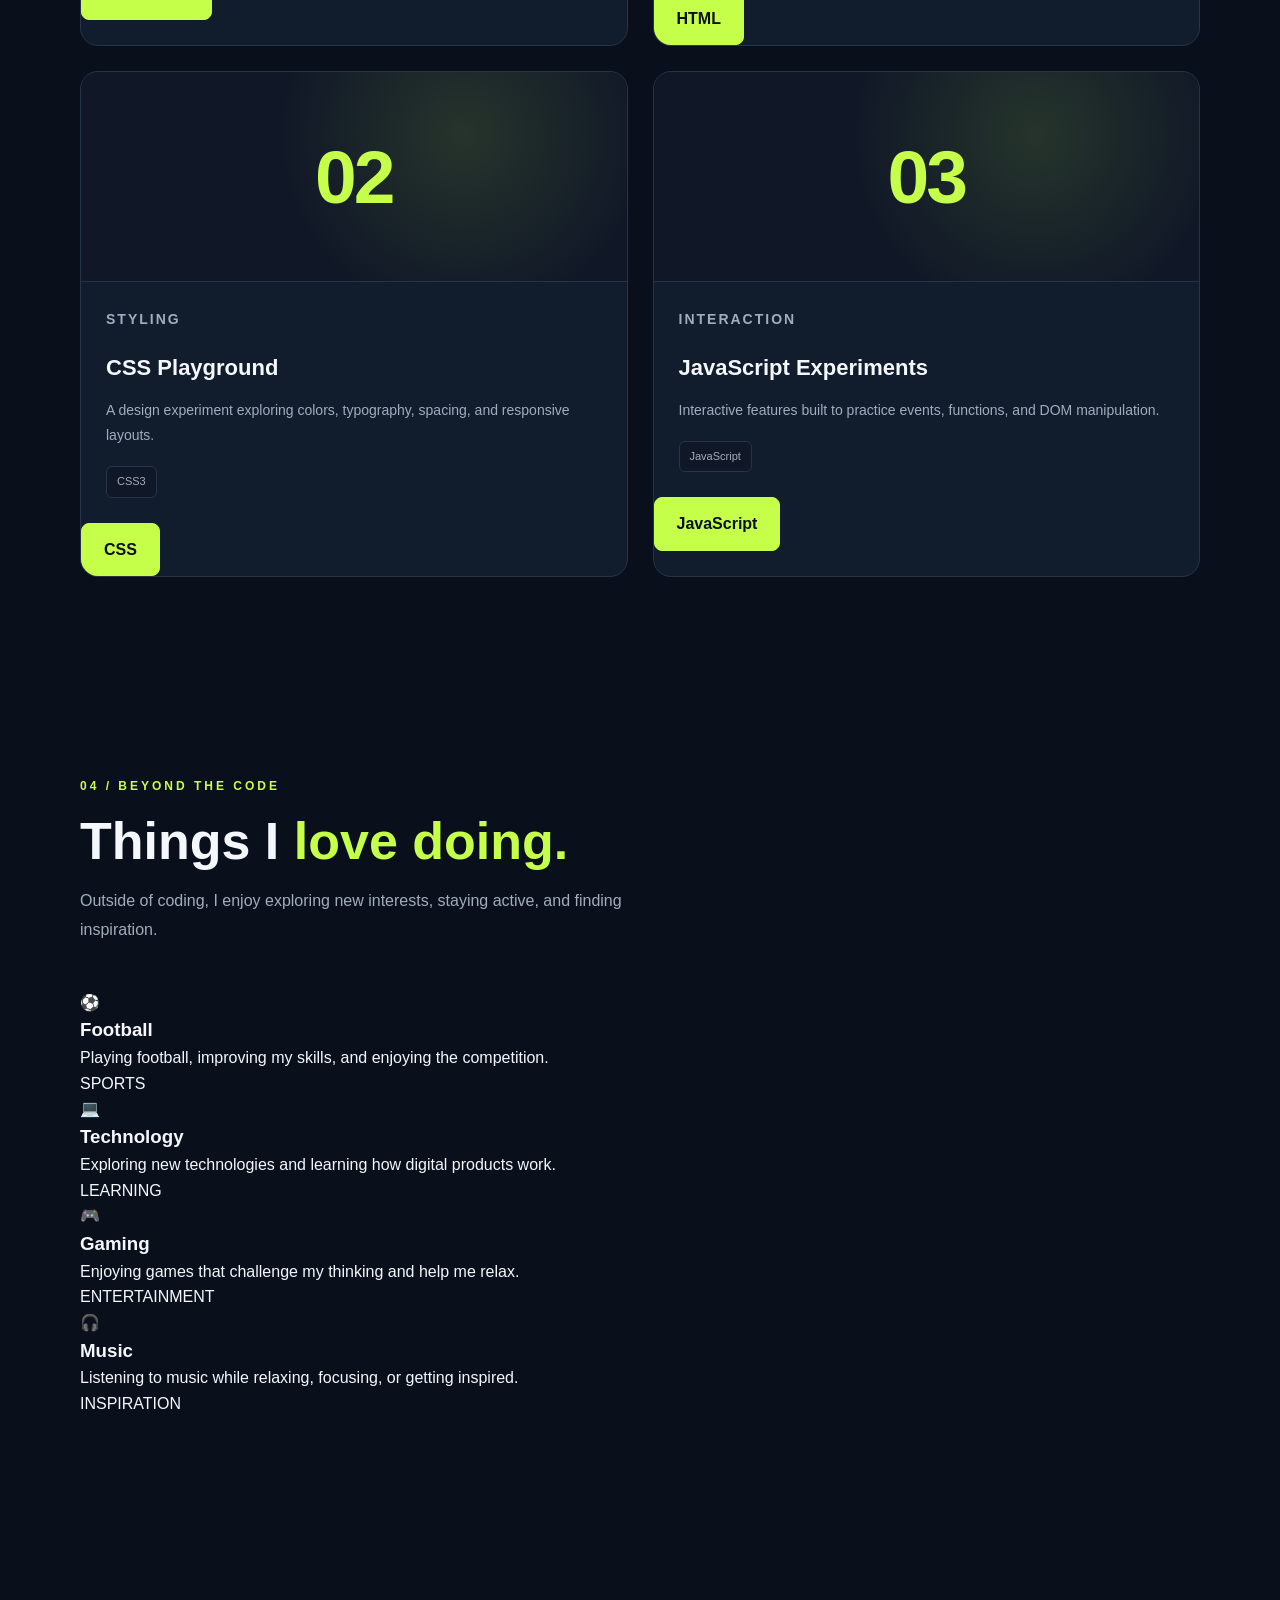
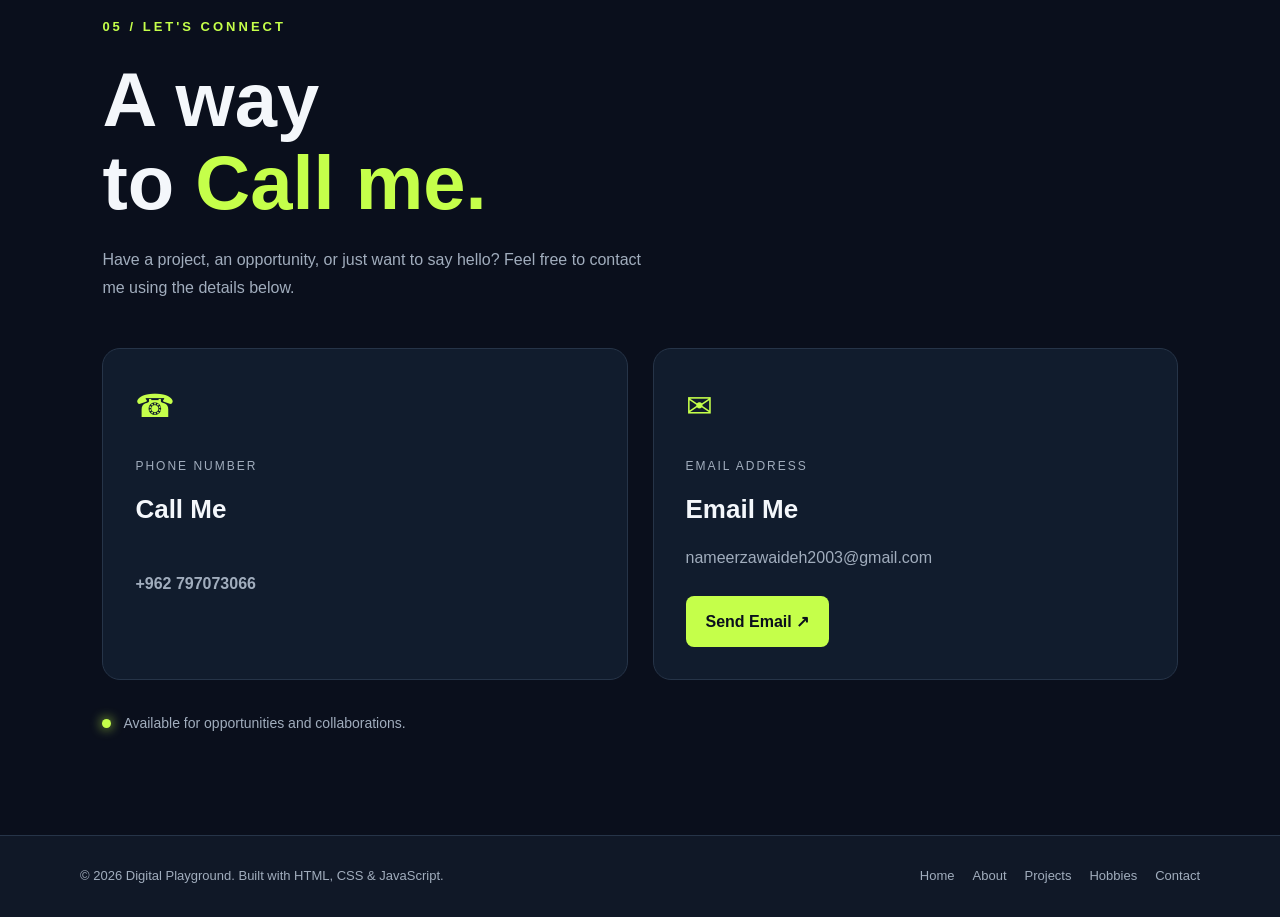
==== commit bbb33405: "Remove text 'my second project' from index.html" ====
--- a/ex00/index.html
+++ b/ex00/index.html
@@ -249,7 +249,6 @@
                 </div>
 
                 <div class="projects-grid">
-my second project
                     <article class="project-card">
                         <div class="project-preview">
                             <span class="project-number">00</span>
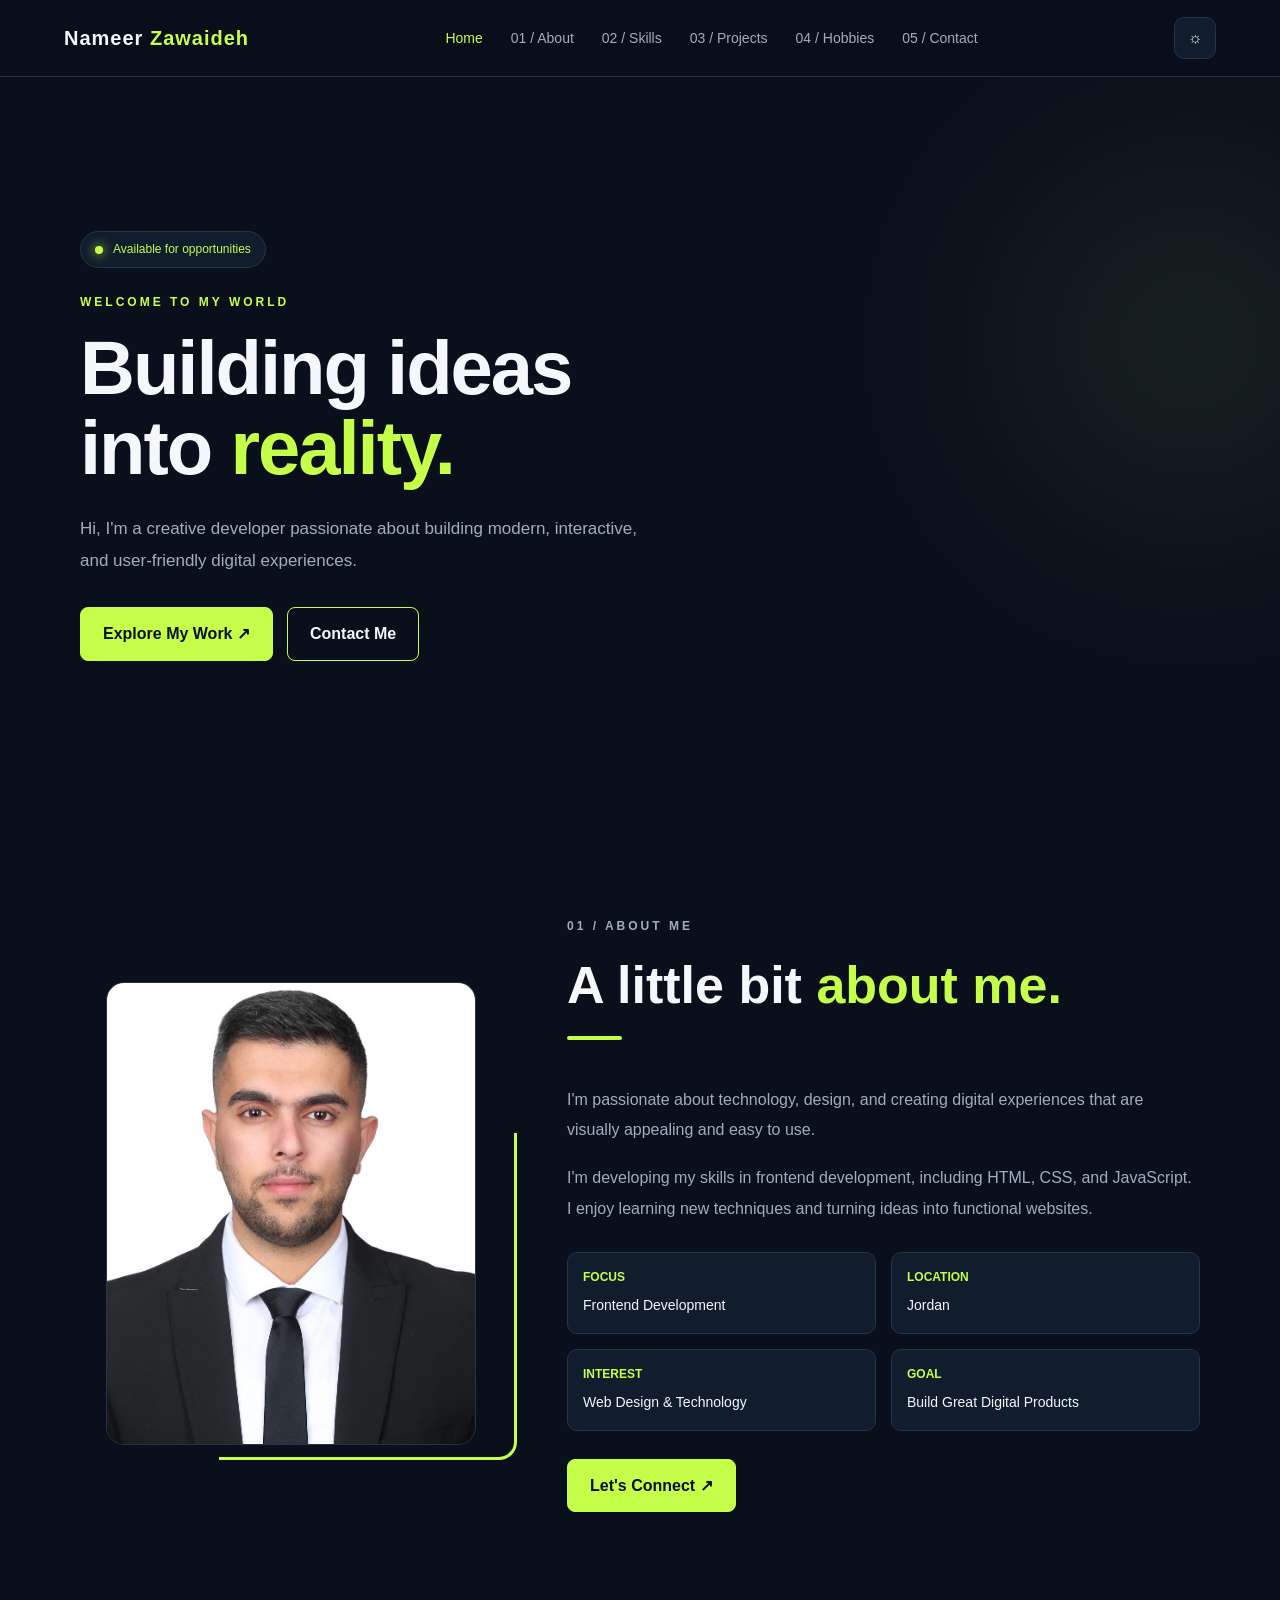
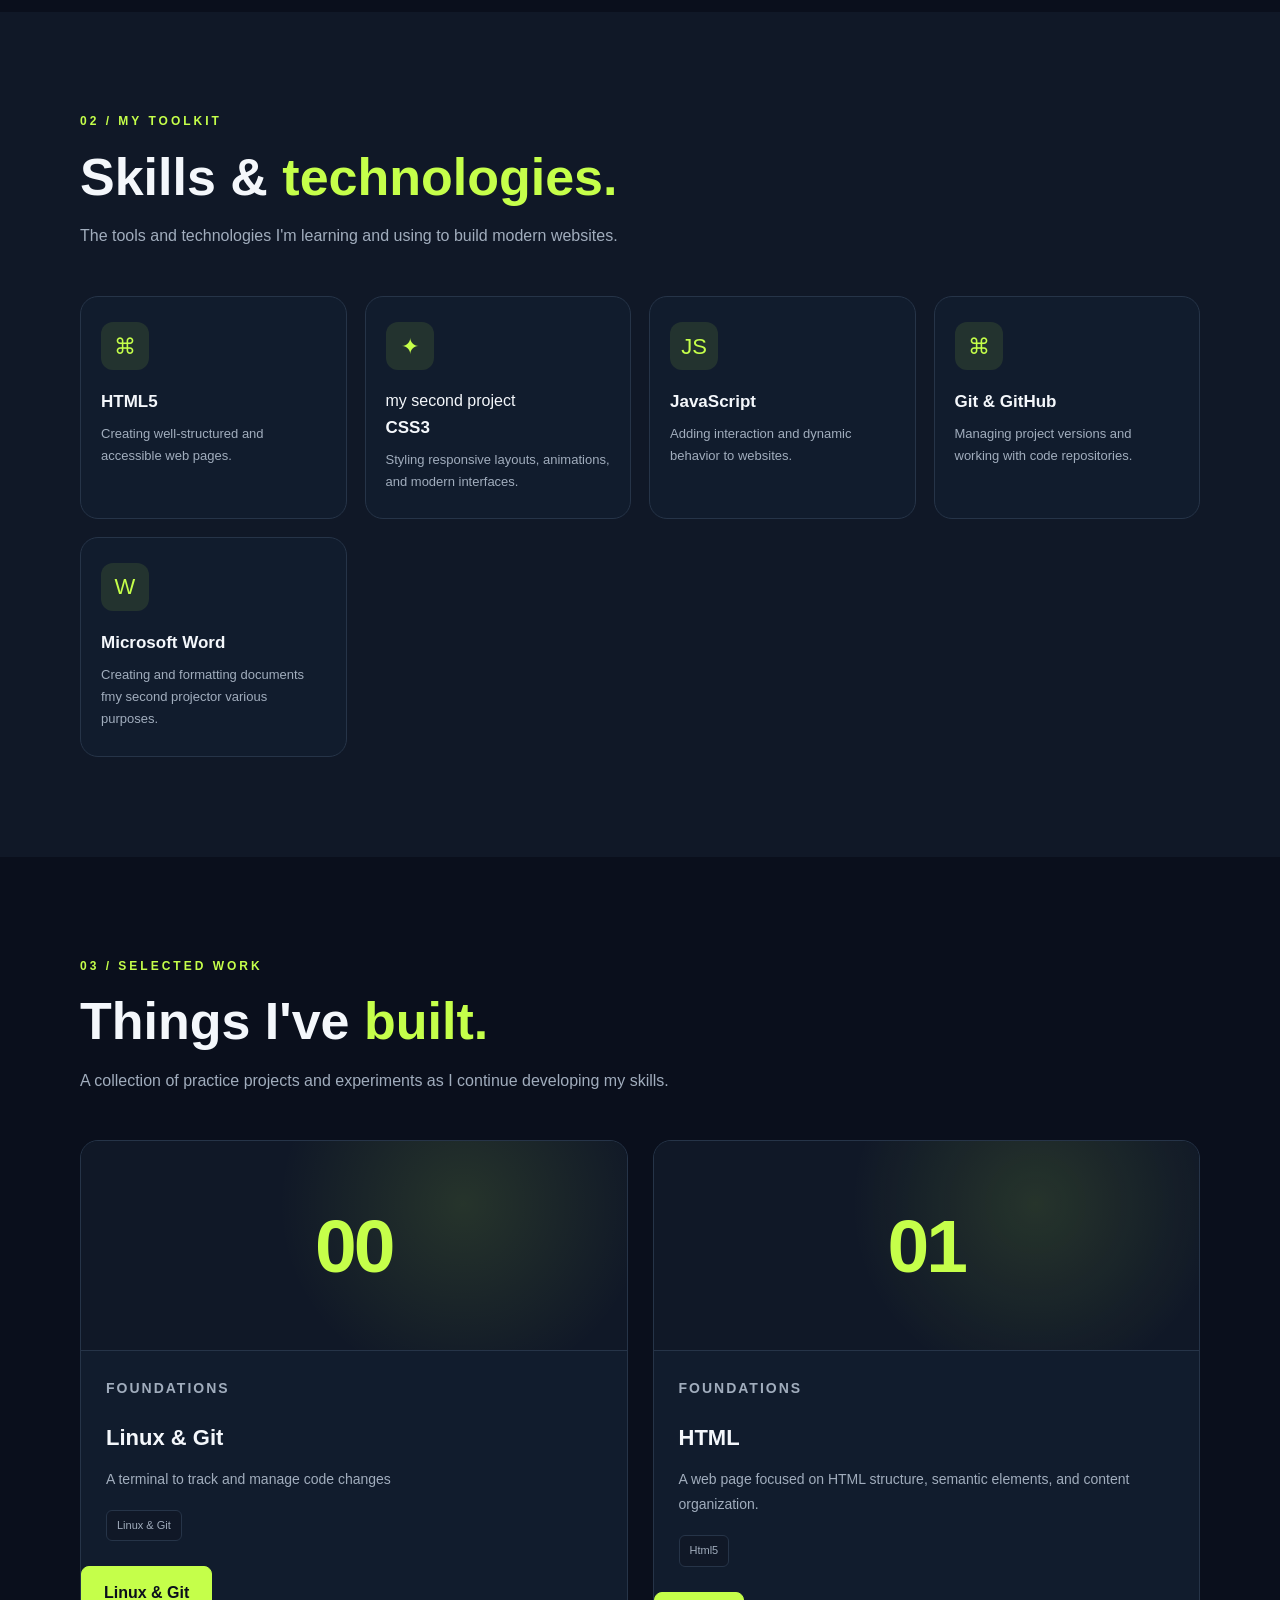
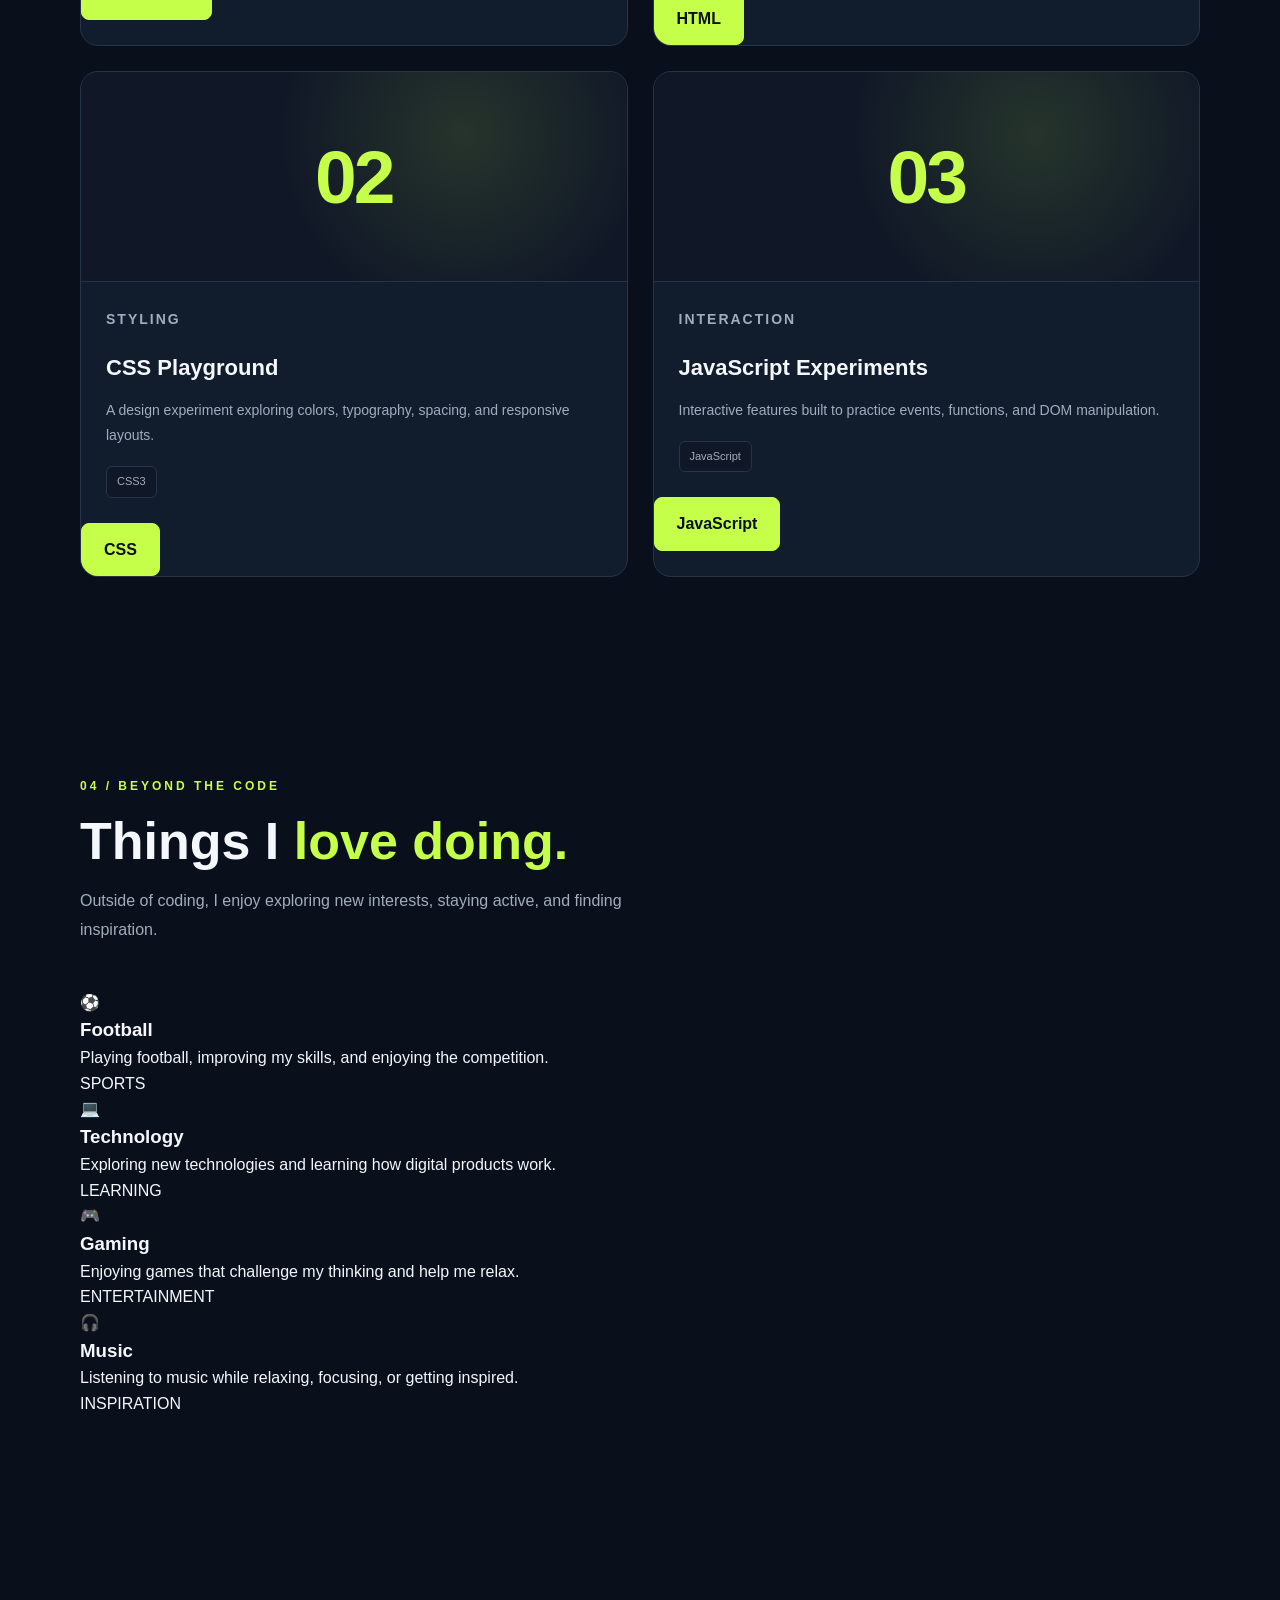
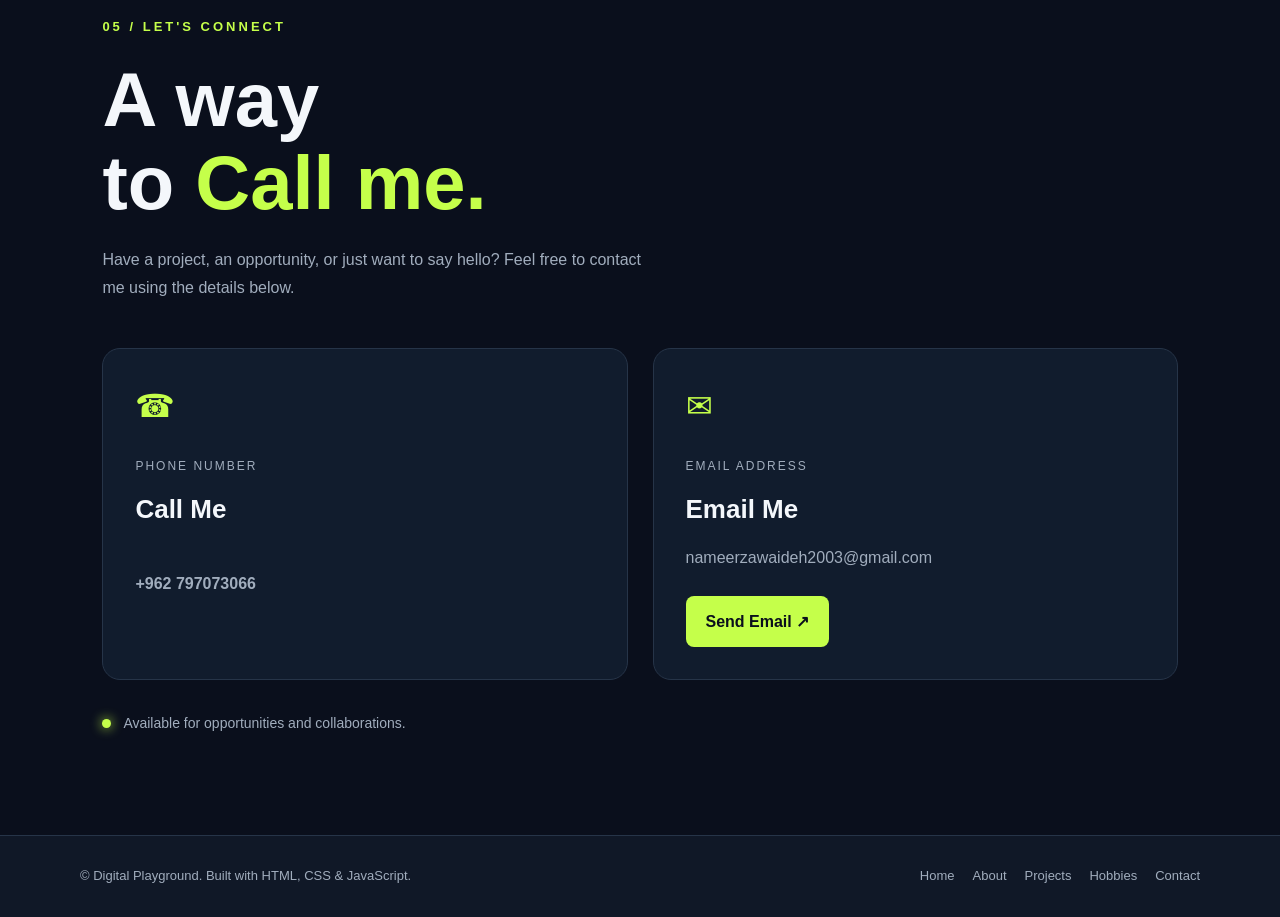
==== commit 379a7e9e: "Remove menu toggle button from index.html Removed the menu toggle button from the header." ====
--- a/ex00/index.html
+++ b/ex00/index.html
@@ -39,15 +39,6 @@
                     title="Switch theme">
                     ☼
                 </button>
-
-                <button
-                    class="menu-toggle"
-                    id="menuToggle"
-                    type="button"
-                    aria-label="Open navigation menu"
-                    aria-expanded="false">
-                    ☰
-                </button>
             </div>
 
         </div>
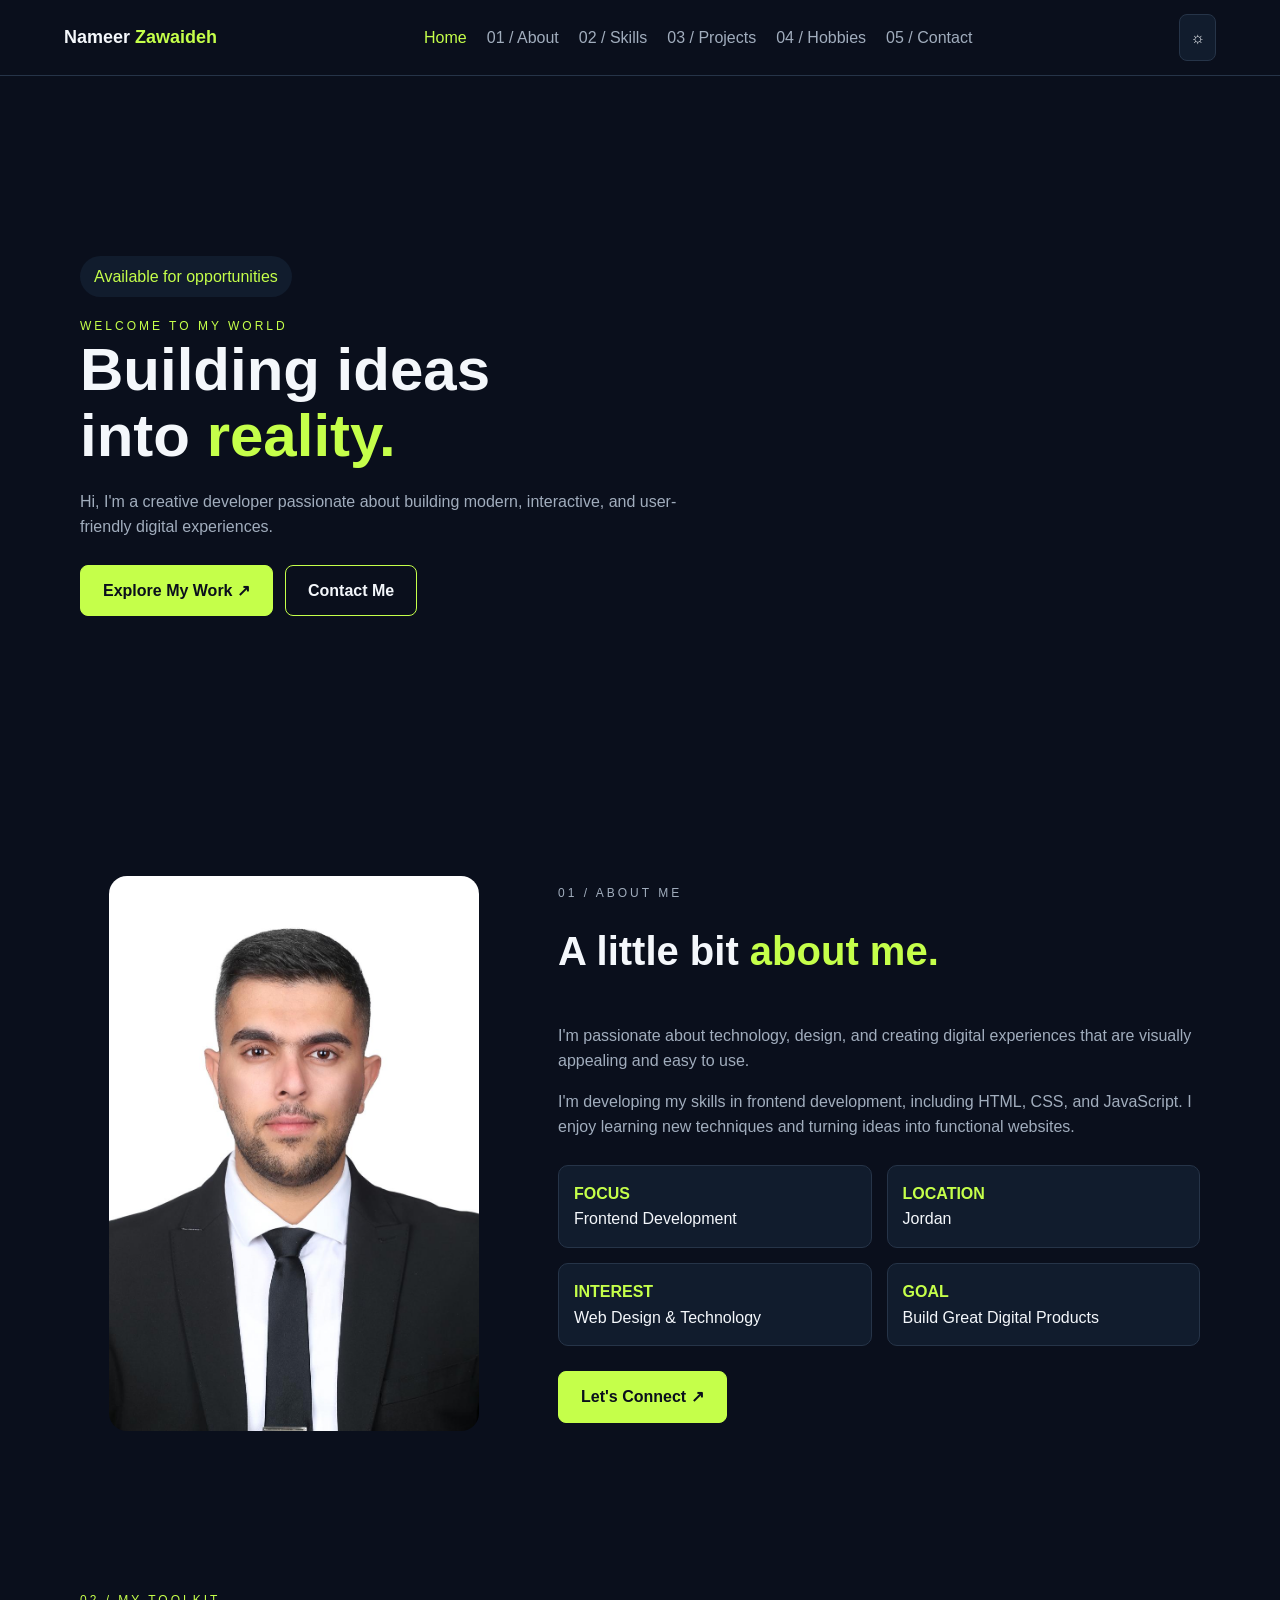
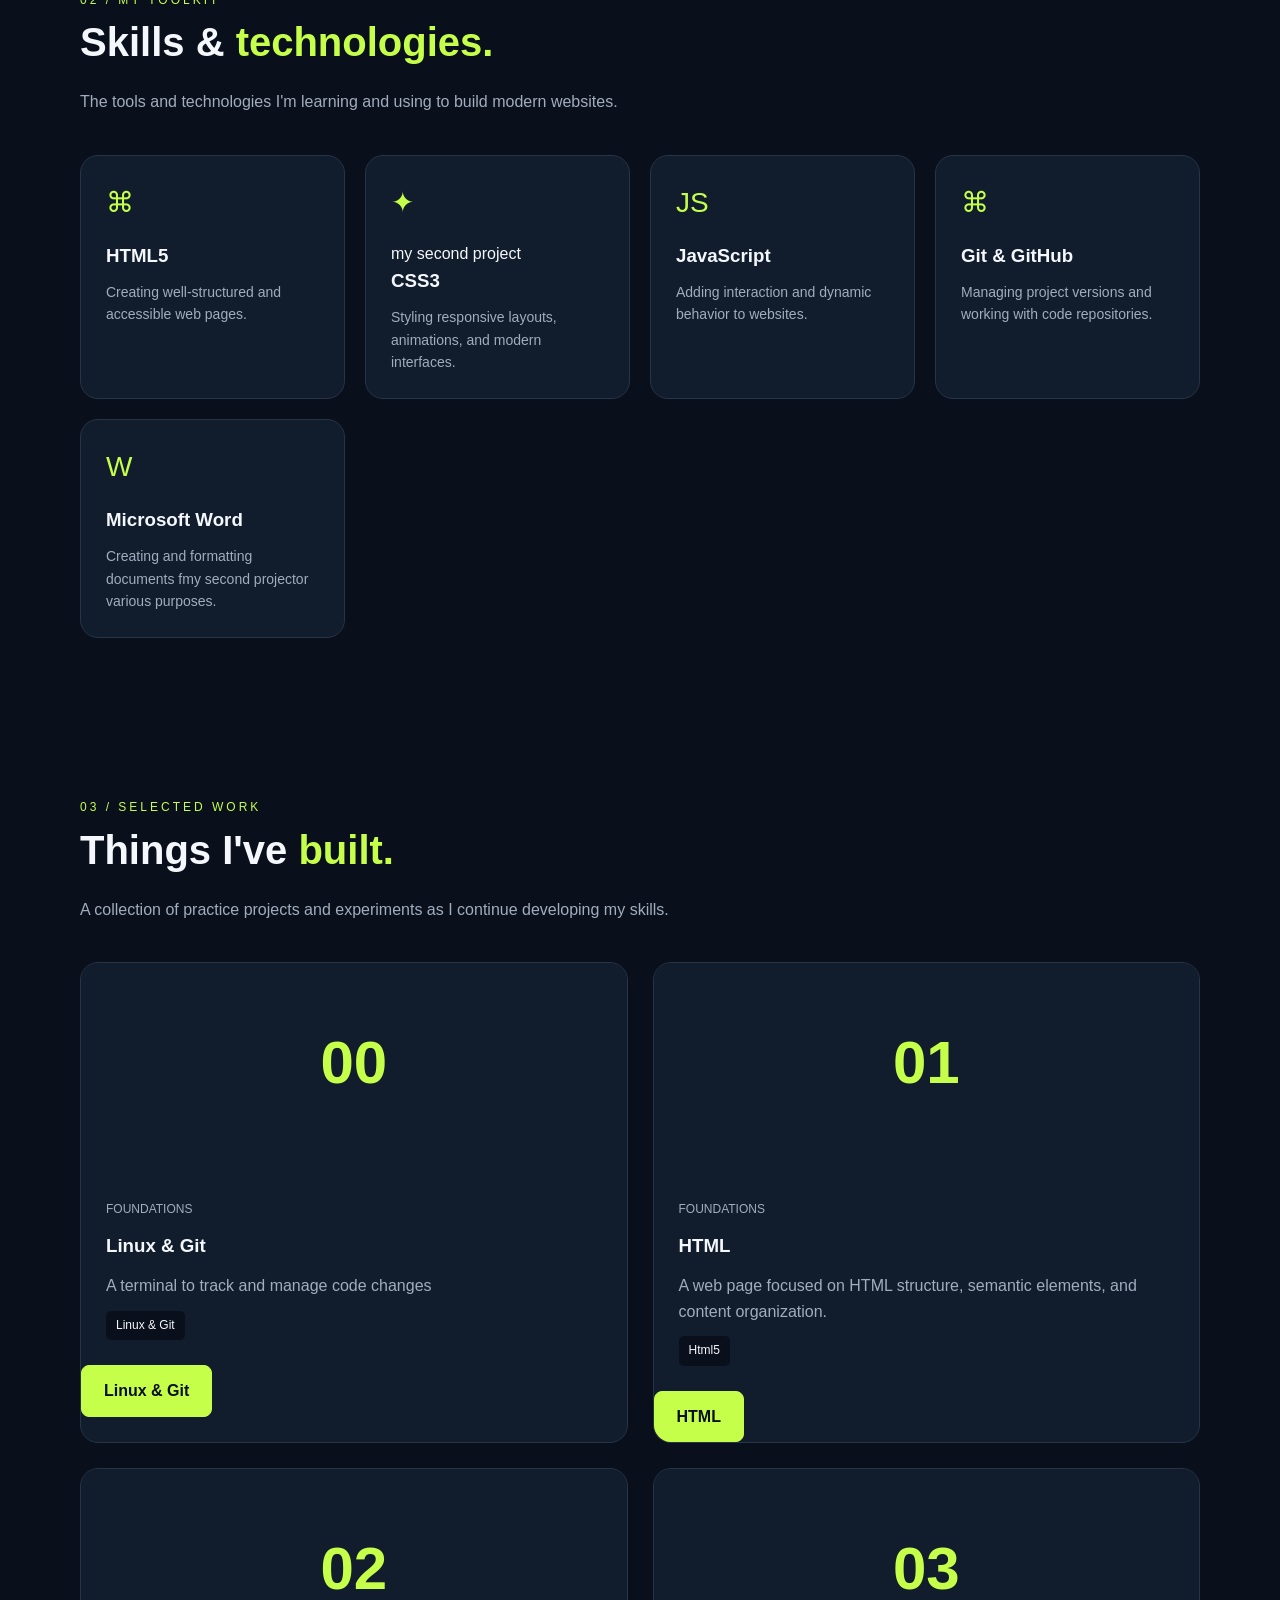
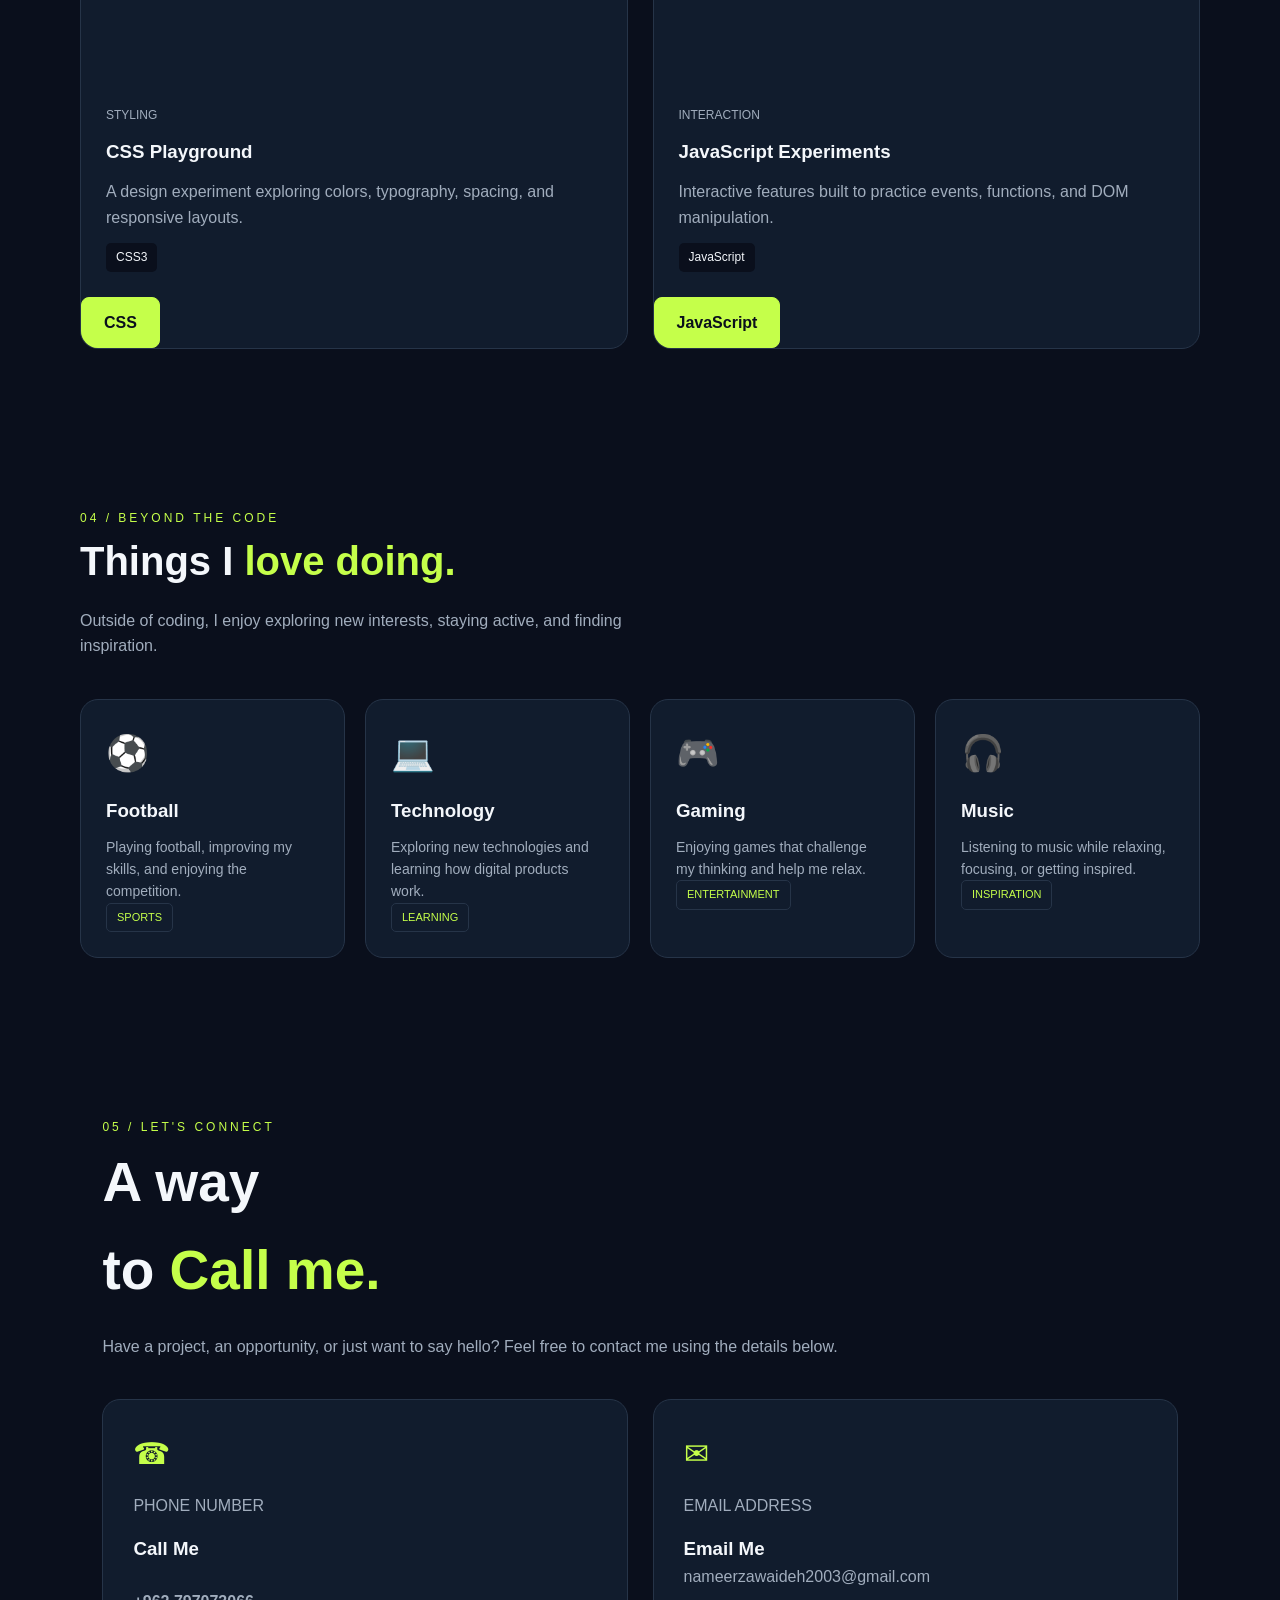
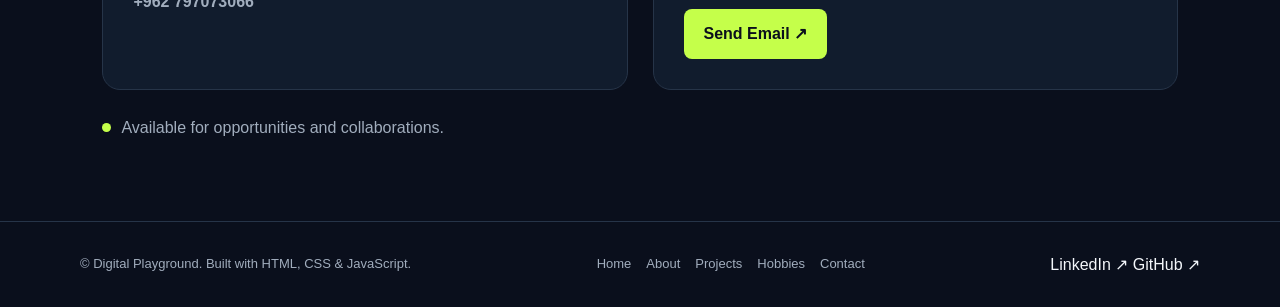
==== commit 83b76c51: "Improve HTML formatting and structure Refactor HTML structure for better readability and maintainabi" ====
--- a/ex00/index.html
+++ b/ex00/index.html
@@ -1,5 +1,6 @@
 <!DOCTYPE html>
 <html lang="en">
+
 <head>
     <meta charset="UTF-8">
     <meta name="viewport" content="width=device-width, initial-scale=1.0">
@@ -31,12 +32,7 @@
             </nav>
 
             <div class="nav-actions">
-                <button
-                    class="theme-toggle"
-                    id="themeToggle"
-                    type="button"
-                    aria-label="Switch to light theme"
-                    title="Switch theme">
+                <button class="theme-toggle" id="themeToggle" type="button" aria-label="Switch to light theme" title="Switch theme">
                     ☼
                 </button>
             </div>
@@ -59,14 +55,11 @@
                     <p class="eyebrow">WELCOME TO MY WORLD</p>
 
                     <h1>
-                        Building ideas<br>
-                        into <span>reality.</span>
+                        Building ideas<br> into <span>reality.</span>
                     </h1>
 
                     <p class="hero-description">
-                        Hi, I'm a creative developer passionate about
-                        building modern, interactive, and user-friendly
-                        digital experiences.
+                        Hi, I'm a creative developer passionate about building modern, interactive, and user-friendly digital experiences.
                     </p>
 
                     <div class="hero-buttons">
@@ -80,7 +73,7 @@
                     </div>
                 </div>
 
-            
+
             </div>
         </section>
 
@@ -90,10 +83,7 @@
             <div class="container about-grid">
 
                 <div class="about-image-wrapper">
-                    <img
-                        src="assets/profile.jpg"
-                        alt="Profile illustration"
-                        class="about-image">
+                    <img src="assets/profile.jpg" alt="Profile illustration" class="about-image">
                 </div>
 
                 <div class="about-text">
@@ -108,16 +98,11 @@
                     </div>
 
                     <p>
-                        I'm passionate about technology, design, and
-                        creating digital experiences that are visually
-                        appealing and easy to use.
+                        I'm passionate about technology, design, and creating digital experiences that are visually appealing and easy to use.
                     </p>
 
                     <p>
-                        I'm developing my skills in frontend development,
-                        including HTML, CSS, and JavaScript. I enjoy
-                        learning new techniques and turning ideas into
-                        functional websites.
+                        I'm developing my skills in frontend development, including HTML, CSS, and JavaScript. I enjoy learning new techniques and turning ideas into functional websites.
                     </p>
 
                     <div class="about-details">
@@ -163,8 +148,7 @@
                     </h2>
 
                     <p class="section-description">
-                        The tools and technologies I'm learning and
-                        using to build modern websites.
+                        The tools and technologies I'm learning and using to build modern websites.
                     </p>
                 </div>
 
@@ -174,8 +158,7 @@
                         <div class="skill-icon">⌘</div>
                         <h3>HTML5</h3>
                         <p>
-                            Creating well-structured and accessible
-                            web pages.
+                            Creating well-structured and accessible web pages.
                         </p>
                     </article>
 
@@ -183,8 +166,7 @@
                         <div class="skill-icon">✦</div>my second project
                         <h3>CSS3</h3>
                         <p>
-                            Styling responsive layouts, animations,
-                            and modern interfaces.
+                            Styling responsive layouts, animations, and modern interfaces.
                         </p>
                     </article>
 
@@ -192,8 +174,7 @@
                         <div class="skill-icon">JS</div>
                         <h3>JavaScript</h3>
                         <p>
-                            Adding interaction and dynamic behavior
-                            to websites.
+                            Adding interaction and dynamic behavior to websites.
                         </p>
                     </article>
 
@@ -201,12 +182,11 @@
                         <div class="skill-icon">⌘</div>
                         <h3>Git & GitHub</h3>
                         <p>
-                            Managing project versions and working
-                            with code repositories.
-                        </p>
-                    </article>
-
-                     <article class="skill-card">
+                            Managing project versions and working with code repositories.
+                        </p>
+                    </article>
+
+                    <article class="skill-card">
                         <div class="skill-icon">W</div>
                         <h3>Microsoft Word</h3>
                         <p>
@@ -232,8 +212,7 @@
                     </h2>
 
                     <p class="section-description">
-                        A collection of practice projects and
-                        experiments as I continue developing my skills.
+                        A collection of practice projects and experiments as I continue developing my skills.
                     </p>
 
 
@@ -257,7 +236,7 @@
                                 <span>Linux & Git</span>
                             </div>
                         </div>
-                        <a href="https://github.com/Nameerz/project" class="btn btn-primary">Linux & Git</a>
+                        <a href="https://github.com/Nameerz/project" target="_blank" class="btn btn-primary">Linux & Git</a>
                     </article>
 
                     <article class="project-card">
@@ -270,8 +249,7 @@
                             <h3>HTML</h3>
 
                             <p>
-                                A web page focused on HTML structure,
-                                semantic elements, and content organization.
+                                A web page focused on HTML structure, semantic elements, and content organization.
 
                             </p>
 
@@ -279,7 +257,7 @@
                                 <span>Html5</span>
                             </div>
                         </div>
-                        <a href="https://github.com/Nameerz/prject01" class="btn btn-primary">HTML</a>
+                        <a href="https://github.com/Nameerz/prject01" target="_blank" class="btn btn-primary">HTML</a>
                     </article>
                     <article class="project-card">
                         <div class="project-preview">
@@ -291,15 +269,14 @@
                             <h3>CSS Playground</h3>
 
                             <p>
-                                A design experiment exploring colors,
-                                typography, spacing, and responsive layouts.
+                                A design experiment exploring colors, typography, spacing, and responsive layouts.
                             </p>
 
                             <div class="project-tags">
                                 <span>CSS3</span>
                             </div>
                         </div>
-                        <a href="https://github.com/Nameerz/project02" class="btn btn-primary">CSS</a>
+                        <a href="https://github.com/Nameerz/project02" target="_blank" class="btn btn-primary">CSS</a>
                     </article>
 
                     <article class="project-card">
@@ -312,15 +289,14 @@
                             <h3>JavaScript Experiments</h3>
 
                             <p>
-                                Interactive features built to practice
-                                events, functions, and DOM manipulation.
+                                Interactive features built to practice events, functions, and DOM manipulation.
                             </p>
 
                             <div class="project-tags">
                                 <span>JavaScript</span>
                             </div>
                         </div>
-                        <a href="https://github.com/Nameerz/project03" class="btn btn-primary">JavaScript</a>
+                        <a href="https://github.com/Nameerz/project03" target="_blank" class="btn btn-primary">JavaScript</a>
 
                     </article>
 
@@ -341,8 +317,7 @@
                     </h2>
 
                     <p class="section-description">
-                        Outside of coding, I enjoy exploring new interests,
-                        staying active, and finding inspiration.
+                        Outside of coding, I enjoy exploring new interests, staying active, and finding inspiration.
                     </p>
                 </div>
 
@@ -353,8 +328,7 @@
                         <h3>Football</h3>
 
                         <p>
-                            Playing football, improving my skills,
-                            and enjoying the competition.
+                            Playing football, improving my skills, and enjoying the competition.
                         </p>
 
                         <span class="hobby-tag">SPORTS</span>
@@ -365,8 +339,7 @@
                         <h3>Technology</h3>
 
                         <p>
-                            Exploring new technologies and learning
-                            how digital products work.
+                            Exploring new technologies and learning how digital products work.
                         </p>
 
                         <span class="hobby-tag">LEARNING</span>
@@ -377,8 +350,7 @@
                         <h3>Gaming</h3>
 
                         <p>
-                            Enjoying games that challenge my thinking
-                            and help me relax.
+                            Enjoying games that challenge my thinking and help me relax.
                         </p>
 
                         <span class="hobby-tag">ENTERTAINMENT</span>
@@ -389,8 +361,7 @@
                         <h3>Music</h3>
 
                         <p>
-                            Listening to music while relaxing,
-                            focusing, or getting inspired.
+                            Listening to music while relaxing, focusing, or getting inspired.
                         </p>
 
                         <span class="hobby-tag">INSPIRATION</span>
@@ -408,13 +379,11 @@
                 <p class="eyebrow">05 / LET'S CONNECT</p>
 
                 <h2>
-                    A way<br>
-                    to <span>Call me.</span>
+                    A way<br> to <span>Call me.</span>
                 </h2>
 
                 <p class="contact-description">
-                    Have a project, an opportunity, or just want to say
-                    hello? Feel free to contact me using the details below.
+                    Have a project, an opportunity, or just want to say hello? Feel free to contact me using the details below.
                 </p>
             </div>
 
@@ -432,7 +401,7 @@
                         <strong>+962 797073066</strong>
                     </p>
 
-                   
+
                 </article>
 
                 <!-- EMAIL CARD -->
@@ -446,9 +415,7 @@
                         nameerzawaideh2003@gmail.com
                     </p>
 
-                    <a
-                        href="mailto:nameerzawaideh2003@gmail.com"
-                        class="contact-button">
+                    <a href="mailto:nameerzawaideh2003@gmail.com" class="contact-button">
                         Send Email ↗
                     </a>
                 </article>
@@ -464,17 +431,16 @@
             </div>
 
         </section>
-
     </main>
 
 
+    <!-- FOOTER -->
     <!-- FOOTER -->
     <footer class="footer">
         <div class="container footer-content">
 
             <p>
-                © <span id="year"></span> Digital Playground.
-                Built with HTML, CSS & JavaScript.
+                © <span id="year"></span> Digital Playground. Built with HTML, CSS & JavaScript.
             </p>
 
             <div class="footer-links">
@@ -485,7 +451,20 @@
                 <a href="#contact">Contact</a>
             </div>
 
+            <div class="social-links">
+
+                <a href="https://www.linkedin.com/in/nameer-zawaideh-5319653ab" target="_blank" rel="noopener noreferrer" aria-label="Visit my LinkedIn profile">
+                LinkedIn ↗
+            </a>
+
+                <a href="https://github.com/Nameerz" target="_blank" rel="noopener noreferrer" aria-label="Visit my GitHub profile">
+                GitHub ↗
+            </a>
+
+            </div>
+
         </div>
+
     </footer>
 
     <script src="script.js"></script>
--- a/ex00/style.css
+++ b/ex00/style.css
@@ -1,10 +1,4 @@
-/* ========================================
-   DIGITAL PLAYGROUND PORTFOLIO
-   Main stylesheet
-   HTML5 + CSS3 + Vanilla JavaScript
-======================================== */
-
-/* ---------- 1. RESET AND VARIABLES ---------- */
+/* 1. RESET */
 
 * {
     margin: 0;
@@ -14,43 +8,31 @@
 
 :root {
     --bg: #0a0f1c;
-    --bg-secondary: #101827;
     --card: #111c2d;
     --accent: #c5ff4a;
     --text: #f4f7fb;
     --muted: #a1adbd;
     --border: #263448;
-    --nav-bg: rgba(10, 15, 28, 0.9);
-    --shadow: rgba(0, 0, 0, 0.25);
     --radius: 18px;
     --transition: 0.3s ease;
 }
 
 body.light-theme {
     --bg: #f4f7fb;
-    --bg-secondary: #e9eef5;
     --card: #ffffff;
     --accent: #537f00;
     --text: #101827;
     --muted: #586579;
     --border: #d4dce7;
-    --nav-bg: rgba(244, 247, 251, 0.92);
-    --shadow: rgba(20, 35, 55, 0.1);
-}
-
-html {
-    scroll-behavior: smooth;
-    scroll-padding-top: 90px;
 }
 
 body {
-    font-family: Arial, Helvetica, sans-serif;
+    font-family: Arial, sans-serif;
     background: var(--bg);
     color: var(--text);
     line-height: 1.6;
     overflow-x: hidden;
-    transition: background var(--transition),
-                color var(--transition);
+    transition: var(--transition);
 }
 
 a {
@@ -58,56 +40,44 @@
     text-decoration: none;
 }
 
-button,
-input,
-textarea {
+button {
     font: inherit;
-}
-
-button {
     cursor: pointer;
 }
 
 img {
+    max-width: 100%;
     display: block;
-    max-width: 100%;
-}
-
-ul {
-    list-style: none;
-}
+}
+
+html {
+    scroll-behavior: smooth;
+}
+
+/* 2. SHARED STYLES */
 
 .container {
-    width: min(1120px, 88%);
-    margin-inline: auto;
-}
-
-::selection {
-    background: var(--accent);
-    color: var(--bg);
-}
-
-/* ---------- 2. SHARED ELEMENTS ---------- */
+    width: 88%;
+    max-width: 1120px;
+    margin: auto;
+}
 
 .section {
-    padding: 100px 0;
+    padding: 80px 0;
 }
 
 .section-heading {
-    margin-bottom: 45px;
+    margin-bottom: 40px;
 }
 
 .eyebrow {
     color: var(--accent);
     font-size: 12px;
-    font-weight: 700;
     letter-spacing: 3px;
-    margin-bottom: 16px;
 }
 
 .section-title {
-    font-size: clamp(32px, 5vw, 52px);
-    line-height: 1.15;
+    font-size: 40px;
     margin-bottom: 15px;
 }
 
@@ -117,31 +87,19 @@
 }
 
 .section-description {
+    color: var(--muted);
     max-width: 620px;
-    color: var(--muted);
-    line-height: 1.8;
-}
-
-.accent-line {
-    width: 55px;
-    height: 4px;
-    background: var(--accent);
-    border-radius: 5px;
-    margin-top: 20px;
 }
 
 .btn {
     display: inline-flex;
     justify-content: center;
     align-items: center;
-    gap: 10px;
-    padding: 13px 22px;
+    padding: 12px 22px;
     border: 1px solid var(--accent);
     border-radius: 8px;
-    font-weight: 700;
-    transition: transform var(--transition),
-                background var(--transition),
-                color var(--transition);
+    font-weight: bold;
+    transition: var(--transition);
 }
 
 .btn-primary {
@@ -149,48 +107,34 @@
     color: #0a0f1c;
 }
 
-.btn-primary:hover {
-    transform: translateY(-3px);
-    filter: brightness(1.08);
-}
-
 .btn-outline {
+    background: transparent;
     color: var(--text);
-    background: transparent;
-}
-
-.btn-outline:hover {
-    background: var(--accent);
-    color: #0a0f1c;
-    transform: translateY(-3px);
-}
-
-/* ---------- 3. NAVIGATION ---------- */
+}
+
+/* 3. NAVIGATION */
 
 .navbar {
     position: sticky;
     top: 0;
     z-index: 1000;
-    background: var(--nav-bg);
-    backdrop-filter: blur(16px);
+    background: var(--bg);
     border-bottom: 1px solid var(--border);
 }
 
 .nav-container {
-    width: min(1200px, 90%);
-    min-height: 76px;
+    width: 90%;
+    min-height: 75px;
     margin: auto;
     display: flex;
     align-items: center;
     justify-content: space-between;
-    gap: 25px;
+    gap: 20px;
 }
 
 .logo {
-    font-size: 20px;
-    font-weight: 800;
-    letter-spacing: 1px;
-    white-space: nowrap;
+    font-size: 18px;
+    font-weight: bold;
 }
 
 .logo span {
@@ -199,14 +143,11 @@
 
 .nav-links {
     display: flex;
-    align-items: center;
-    gap: 28px;
+    gap: 20px;
 }
 
 .nav-links a {
     color: var(--muted);
-    font-size: 14px;
-    transition: color var(--transition);
 }
 
 .nav-links a:hover,
@@ -216,212 +157,107 @@
 
 .nav-actions {
     display: flex;
-    align-items: center;
-    gap: 12px;
+    gap: 10px;
 }
 
 .theme-toggle,
 .menu-toggle {
-    width: 42px;
-    height: 42px;
-    display: grid;
-    place-items: center;
+    padding: 10px;
     background: var(--card);
     color: var(--text);
     border: 1px solid var(--border);
-    border-radius: 10px;
-    transition: border-color var(--transition),
-                color var(--transition);
-}
-
-.theme-toggle:hover,
-.menu-toggle:hover {
-    color: var(--accent);
-    border-color: var(--accent);
+    border-radius: 8px;
 }
 
 .menu-toggle {
     display: none;
-    font-size: 22px;
-}
-
-/* ---------- 4. HERO SECTION ---------- */
+}
+
+/* 4. HERO */
 
 .hero {
-    min-height: 82vh;
+    min-height: 80vh;
     display: flex;
     align-items: center;
-    padding: 85px 0;
-    position: relative;
-    overflow: hidden;
-}
-
-.hero::before {
-    content: "";
-    position: absolute;
-    width: 380px;
-    height: 380px;
-    right: -100px;
-    top: 10%;
-    background: var(--accent);
-    opacity: 0.07;
-    filter: blur(100px);
-    border-radius: 50%;
-    pointer-events: none;
+    padding: 70px 0;
 }
 
 .hero-grid {
     display: grid;
     grid-template-columns: 1.2fr 0.8fr;
     align-items: center;
-    gap: 65px;
-}
-
-.hero-content {
-    position: relative;
-    z-index: 1;
+    gap: 50px;
 }
 
 .hero-tag {
-    display: inline-flex;
-    align-items: center;
-    gap: 10px;
-    color: var(--accent);
-    border: 1px solid var(--border);
+    display: inline-block;
+    color: var(--accent);
     background: var(--card);
-    border-radius: 50px;
     padding: 8px 14px;
-    font-size: 12px;
+    border-radius: 30px;
+    margin-bottom: 20px;
+}
+
+.hero h1 {
+    font-size: 60px;
+    line-height: 1.1;
+    margin-bottom: 20px;
+}
+
+.hero h1 span {
+    color: var(--accent);
+}
+
+.hero-description {
+    color: var(--muted);
     margin-bottom: 25px;
 }
 
-.hero-tag::before {
-    content: "";
-    width: 8px;
-    height: 8px;
-    background: var(--accent);
-    border-radius: 50%;
-    box-shadow: 0 0 12px var(--accent);
-}
-
-.hero h1 {
-    font-size: clamp(42px, 6vw, 76px);
-    line-height: 1.05;
-    letter-spacing: -2px;
-    margin-bottom: 25px;
-}
-
-.hero h1 span {
-    color: var(--accent);
-}
-
-.hero-description {
-    max-width: 570px;
-    color: var(--muted);
-    font-size: 17px;
-    line-height: 1.9;
-    margin-bottom: 30px;
-}
-
 .hero-buttons {
     display: flex;
     flex-wrap: wrap;
-    gap: 14px;
+    gap: 12px;
 }
 
 .hero-visual {
-    position: relative;
     display: flex;
     justify-content: center;
-    align-items: center;
 }
 
 .hero-art {
-    width: min(100%, 380px);
-    border-radius: 28px;
-    border: 1px solid var(--border);
-    box-shadow: 0 25px 80px var(--shadow);
-    animation: float 5s ease-in-out infinite;
-}
-
-.hero-orbit {
-    position: absolute;
-    width: 110%;
-    aspect-ratio: 1;
-    border: 1px solid var(--border);
-    border-radius: 50%;
-    z-index: -1;
-}
-
-.hero-orbit::before,
-.hero-orbit::after {
-    content: "";
-    position: absolute;
-    width: 12px;
-    height: 12px;
-    background: var(--accent);
-    border-radius: 50%;
-    box-shadow: 0 0 20px var(--accent);
-}
-
-.hero-orbit::before {
-    top: 15%;
-    left: 15%;
-}
-
-.hero-orbit::after {
-    bottom: 15%;
-    right: 12%;
-}
-
-/* ---------- 5. ABOUT SECTION ---------- */
+    width: 100%;
+    max-width: 380px;
+    border-radius: var(--radius);
+    animation: float 5s infinite ease-in-out;
+}
+
+/* 5. ABOUT */
 
 .about-grid {
     display: grid;
     grid-template-columns: 0.8fr 1.2fr;
-    gap: 65px;
     align-items: center;
-}
-
-.about-image-wrapper {
-    position: relative;
+    gap: 50px;
 }
 
 .about-image {
     width: 100%;
     max-width: 370px;
     margin: auto;
-    aspect-ratio: 4 / 5;
+    border-radius: var(--radius);
     object-fit: cover;
-    border-radius: var(--radius);
-    border: 1px solid var(--border);
-    background: var(--card);
-}
-
-.about-image-wrapper::after {
-    content: "";
-    position: absolute;
-    width: 70%;
-    height: 70%;
-    right: -15px;
-    bottom: -15px;
-    border-right: 3px solid var(--accent);
-    border-bottom: 3px solid var(--accent);
-    border-radius: 0 0 var(--radius) 0;
-    z-index: -1;
 }
 
 .about-text p {
     color: var(--muted);
-    margin-bottom: 18px;
-    line-height: 1.9;
+    margin-bottom: 15px;
 }
 
 .about-details {
     display: grid;
-    grid-template-columns: repeat(2, minmax(0, 1fr));
+    grid-template-columns: repeat(2, 1fr);
     gap: 15px;
-    margin: 28px 0;
+    margin: 25px 0;
 }
 
 .about-detail {
@@ -434,69 +270,55 @@
 .about-detail strong {
     display: block;
     color: var(--accent);
-    font-size: 12px;
-    margin-bottom: 5px;
-}
-
-.about-detail span {
-    font-size: 14px;
-    overflow-wrap: anywhere;
-}
-
-/* ---------- 6. SKILLS SECTION ---------- */
-
-.skills-section {
-    background: var(--bg-secondary);
-}
-
-.skills-grid {
+}
+
+/* 6. SKILLS */
+
+.skills-section,
+.hobbies-section {
+    background: var(--bg);
+}
+
+.skills-grid,
+.hobbies-grid {
     display: grid;
-    grid-template-columns: repeat(4, minmax(0, 1fr));
-    gap: 18px;
-}
-
-.skill-card {
+    grid-template-columns: repeat(4, 1fr);
+    gap: 20px;
+}
+
+.skill-card,
+.hobby-card {
+    padding: 25px;
     background: var(--card);
     border: 1px solid var(--border);
     border-radius: var(--radius);
-    padding: 25px 20px;
-    transition: transform var(--transition),
-                border-color var(--transition);
-}
-
-.skill-card:hover {
+    transition: var(--transition);
+}
+
+.skill-card:hover,
+.hobby-card:hover {
     transform: translateY(-5px);
     border-color: var(--accent);
 }
 
 .skill-icon {
-    width: 48px;
-    height: 48px;
-    display: grid;
-    place-items: center;
-    background: rgba(197, 255, 74, 0.1);
-    color: var(--accent);
-    border-radius: 12px;
-    font-size: 22px;
-    margin-bottom: 18px;
-}
-
-.skill-card h3 {
-    font-size: 17px;
-    margin-bottom: 8px;
-}
-
-.skill-card p {
-    color: var(--muted);
-    font-size: 13px;
-    line-height: 1.7;
-}
-
-/* ---------- 7. PROJECTS SECTION ---------- */
+    font-size: 28px;
+    color: var(--accent);
+    margin-bottom: 15px;
+}
+
+.skill-card p,
+.hobby-card p {
+    color: var(--muted);
+    font-size: 14px;
+    margin-top: 10px;
+}
+
+/* 7. PROJECTS */
 
 .projects-grid {
     display: grid;
-    grid-template-columns: repeat(2, minmax(0, 1fr));
+    grid-template-columns: repeat(2, 1fr);
     gap: 25px;
 }
 
@@ -505,8 +327,7 @@
     background: var(--card);
     border: 1px solid var(--border);
     border-radius: var(--radius);
-    transition: transform var(--transition),
-                border-color var(--transition);
+    transition: var(--transition);
 }
 
 .project-card:hover {
@@ -515,25 +336,16 @@
 }
 
 .project-preview {
-    min-height: 210px;
+    min-height: 200px;
     display: grid;
     place-items: center;
-    padding: 25px;
-    background:
-        radial-gradient(
-            circle at 70% 30%,
-            rgba(197, 255, 74, 0.12),
-            transparent 45%
-        ),
-        var(--bg-secondary);
-    border-bottom: 1px solid var(--border);
+    background: var(--card);
 }
 
 .project-number {
     color: var(--accent);
-    font-size: clamp(45px, 7vw, 75px);
-    font-weight: 800;
-    letter-spacing: -3px;
+    font-size: 60px;
+    font-weight: bold;
 }
 
 .project-content {
@@ -542,22 +354,12 @@
 
 .project-category {
     color: var(--accent);
-    font-size: 11px;
-    font-weight: 700;
-    letter-spacing: 2px;
-    margin-bottom: 10px;
-}
-
-.project-content h3 {
-    font-size: 22px;
-    margin-bottom: 12px;
+    font-size: 12px;
 }
 
 .project-content p {
     color: var(--muted);
-    font-size: 14px;
-    line-height: 1.8;
-    margin-bottom: 18px;
+    margin: 12px 0;
 }
 
 .project-tags {
@@ -567,173 +369,139 @@
 }
 
 .project-tags span {
-    padding: 6px 10px;
-    background: var(--bg-secondary);
+    padding: 5px 10px;
+    background: var(--bg);
+    border-radius: 5px;
+    font-size: 12px;
+}
+
+/* 8. HOBBIES */
+
+.hobby-icon {
+    font-size: 35px;
+    margin-bottom: 15px;
+}
+
+.hobby-tag {
+    display: inline-block;
+    color: var(--accent);
+    padding: 5px 10px;
     border: 1px solid var(--border);
-    border-radius: 6px;
-    color: var(--muted);
+    border-radius: 5px;
     font-size: 11px;
 }
 
-/* ---------- 8. CONTACT SECTION ---------- */
+/* 9. CONTACT */
 
 .contact-section {
-    padding: 100px 8%;
-}
-
-.contact-section .section-heading {
-    max-width: 750px;
-    margin-bottom: 45px;
-}
-
-.contact-section .eyebrow {
-    color: var(--accent);
-    font-size: 13px;
-    font-weight: 700;
-    letter-spacing: 3px;
-    margin-bottom: 22px;
-}
-
-.contact-section .section-heading h2 {
-    font-size: clamp(42px, 7vw, 76px);
-    line-height: 1.08;
-    margin-bottom: 22px;
-}
-
-.contact-section .section-heading h2 span {
+    padding: 80px 8%;
+}
+
+.contact-section h2 {
+    font-size: 55px;
+    margin-bottom: 20px;
+}
+
+.contact-section h2 span {
     color: var(--accent);
 }
 
 .contact-description {
-    max-width: 560px;
-    color: var(--muted);
-    font-size: 16px;
-    line-height: 1.8;
+    color: var(--muted);
 }
 
 .contact-cards {
     display: flex;
     gap: 25px;
-    margin-top: 40px;
+    margin-top: 35px;
 }
 
 .contact-card {
     flex: 1;
-    min-width: 0;
-    padding: 32px;
+    padding: 30px;
     background: var(--card);
     border: 1px solid var(--border);
     border-radius: var(--radius);
-    transition: transform var(--transition),
-                border-color var(--transition);
+    transition: var(--transition);
 }
 
 .contact-card:hover {
-    transform: translateY(-6px);
+    transform: translateY(-5px);
     border-color: var(--accent);
 }
 
 .contact-icon {
     color: var(--accent);
-    font-size: 32px;
-    margin-bottom: 25px;
+    font-size: 30px;
 }
 
 .contact-label {
     color: var(--muted);
-    font-size: 12px;
-    letter-spacing: 2px;
-    margin-bottom: 12px;
-}
-
-.contact-card h3 {
-    font-size: 26px;
-    margin-bottom: 15px;
+    margin: 15px 0;
 }
 
 .contact-detail {
     color: var(--muted);
     overflow-wrap: anywhere;
-    margin-bottom: 25px;
+    margin-bottom: 20px;
 }
 
 .contact-button {
     display: inline-block;
-    padding: 13px 20px;
+    padding: 12px 20px;
     background: var(--accent);
     color: #0a0f1c;
     border-radius: 8px;
-    text-decoration: none;
-    font-weight: 700;
-    transition: transform var(--transition),
-                filter var(--transition);
-}
-
-.contact-button:hover {
-    filter: brightness(1.1);
-    transform: translateY(-2px);
+    font-weight: bold;
 }
 
 .contact-status {
     display: flex;
     align-items: center;
-    gap: 12px;
-    margin-top: 32px;
-    color: var(--muted);
-    font-size: 14px;
+    gap: 10px;
+    margin-top: 25px;
+    color: var(--muted);
 }
 
 .status-dot {
     width: 9px;
     height: 9px;
-    flex-shrink: 0;
     background: var(--accent);
     border-radius: 50%;
-    box-shadow: 0 0 12px var(--accent);
-}
-
-/* ---------- 9. FOOTER ---------- */
+}
+
+/* 10. FOOTER */
 
 .footer {
     padding: 30px 0;
     border-top: 1px solid var(--border);
-    background: var(--bg-secondary);
 }
 
 .footer-content {
     display: flex;
+    justify-content: space-between;
     align-items: center;
-    justify-content: space-between;
     gap: 20px;
 }
 
-.footer p {
+.footer p,
+.footer-links a {
     color: var(--muted);
     font-size: 13px;
 }
 
 .footer-links {
     display: flex;
-    gap: 18px;
-}
-
-.footer-links a {
-    color: var(--muted);
-    font-size: 13px;
-    transition: color var(--transition);
-}
-
-.footer-links a:hover {
-    color: var(--accent);
-}
-
-/* ---------- 10. REVEAL ANIMATIONS ---------- */
+    flex-wrap: wrap;
+    gap: 15px;
+}
+
+/* 11. ANIMATIONS */
 
 .reveal {
     opacity: 0;
-    transform: translateY(25px);
-    transition: opacity 0.7s ease,
-                transform 0.7s ease;
+    transform: translateY(20px);
+    transition: 0.7s;
 }
 
 .reveal.visible {
@@ -742,8 +510,7 @@
 }
 
 @keyframes float {
-    0%,
-    100% {
+    0%, 100% {
         transform: translateY(0);
     }
 
@@ -752,100 +519,53 @@
     }
 }
 
-/* ---------- 11. RESPONSIVE DESIGN ---------- */
-
-@media (max-width: 1000px) {
+/* 12. TABLET */
+
+@media (max-width: 1050px) {
+    .skills-grid,
+    .hobbies-grid {
+        grid-template-columns: repeat(2, 1fr);
+    }
+}
+
+/* 13. MOBILE */
+
+@media (max-width: 800px) {
+    .menu-toggle {
+        display: block;
+    }
+
     .nav-links {
-        gap: 16px;
-    }
-
-    .hero-grid {
-        gap: 35px;
-    }
-
-    .skills-grid {
-        grid-template-columns: repeat(2, minmax(0, 1fr));
-    }
-
-    .about-grid {
-        gap: 40px;
-    }
-}
-
-@media (max-width: 760px) {
-    .section {
-        padding: 75px 0;
-    }
-
-    .nav-container {
-        min-height: 68px;
-    }
-
-    .menu-toggle {
-        display: grid;
-    }
-
-    .nav-links {
+        display: none;
         position: absolute;
         top: 100%;
         left: 0;
-        right: 0;
-        display: none;
+        width: 100%;
         flex-direction: column;
-        align-items: stretch;
-        gap: 0;
-        padding: 12px 5% 20px;
+        padding: 20px 5%;
         background: var(--bg);
-        border-bottom: 1px solid var(--border);
     }
 
     .nav-links.open {
         display: flex;
     }
 
-    .nav-links a {
-        display: block;
-        padding: 12px 0;
-    }
-
-    .hero {
-        min-height: auto;
-        padding: 70px 0;
-    }
-
-    .hero-grid {
-        grid-template-columns: 1fr;
-        gap: 55px;
-    }
-
-    .hero-visual {
-        max-width: 330px;
-        margin: auto;
-    }
-
-    .about-grid {
-        grid-template-columns: 1fr;
-    }
-
-    .about-image {
-        max-width: 300px;
-    }
-
+    .hero-grid,
+    .about-grid,
     .projects-grid {
         grid-template-columns: 1fr;
     }
 
-    .contact-section {
-        padding: 75px 6%;
+    .hero h1 {
+        font-size: 42px;
+    }
+
+    .hero-visual {
+        margin-top: 25px;
     }
 
     .contact-cards {
         flex-direction: column;
-        gap: 20px;
-    }
-
-    .contact-card {
-        padding: 28px;
     }
 
     .footer-content {
@@ -854,76 +574,45 @@
     }
 }
 
+/* 14. SMALL SCREENS */
+
 @media (max-width: 520px) {
-    .container {
-        width: 90%;
-    }
-
-    .logo {
-        font-size: 16px;
-    }
-
-    .hero h1 {
-        letter-spacing: -1px;
-    }
-
-    .hero-description {
-        font-size: 15px;
+    .skills-grid,
+    .hobbies-grid,
+    .about-details {
+        grid-template-columns: 1fr;
     }
 
     .hero-buttons {
         flex-direction: column;
-        align-items: stretch;
     }
 
     .hero-buttons .btn {
         width: 100%;
     }
 
-    .about-details {
-        grid-template-columns: 1fr;
-    }
-
-    .skills-grid {
-        grid-template-columns: 1fr;
-    }
-
-    .contact-section {
-        padding: 60px 5%;
-    }
-
-    .contact-section .section-heading h2 {
-        font-size: 42px;
-    }
-
-    .contact-description {
-        font-size: 15px;
-    }
-
-    .contact-card {
-        padding: 23px;
+    .contact-section h2 {
+        font-size: 38px;
     }
 
     .footer-links {
-        flex-wrap: wrap;
         justify-content: center;
     }
 }
 
-/* ---------- 12. REDUCED MOTION ---------- */
+/* 15. ACCESSIBILITY */
 
 @media (prefers-reduced-motion: reduce) {
     *,
     *::before,
     *::after {
+        animation: none !important;
+        transition: none !important;
         scroll-behavior: auto !important;
-        animation-duration: 0.01ms !important;
-        animation-iteration-count: 1 !important;
-        transition-duration: 0.01ms !important;
     }
 
     .reveal {
         opacity: 1;
         transform: none;
     }
-}+}
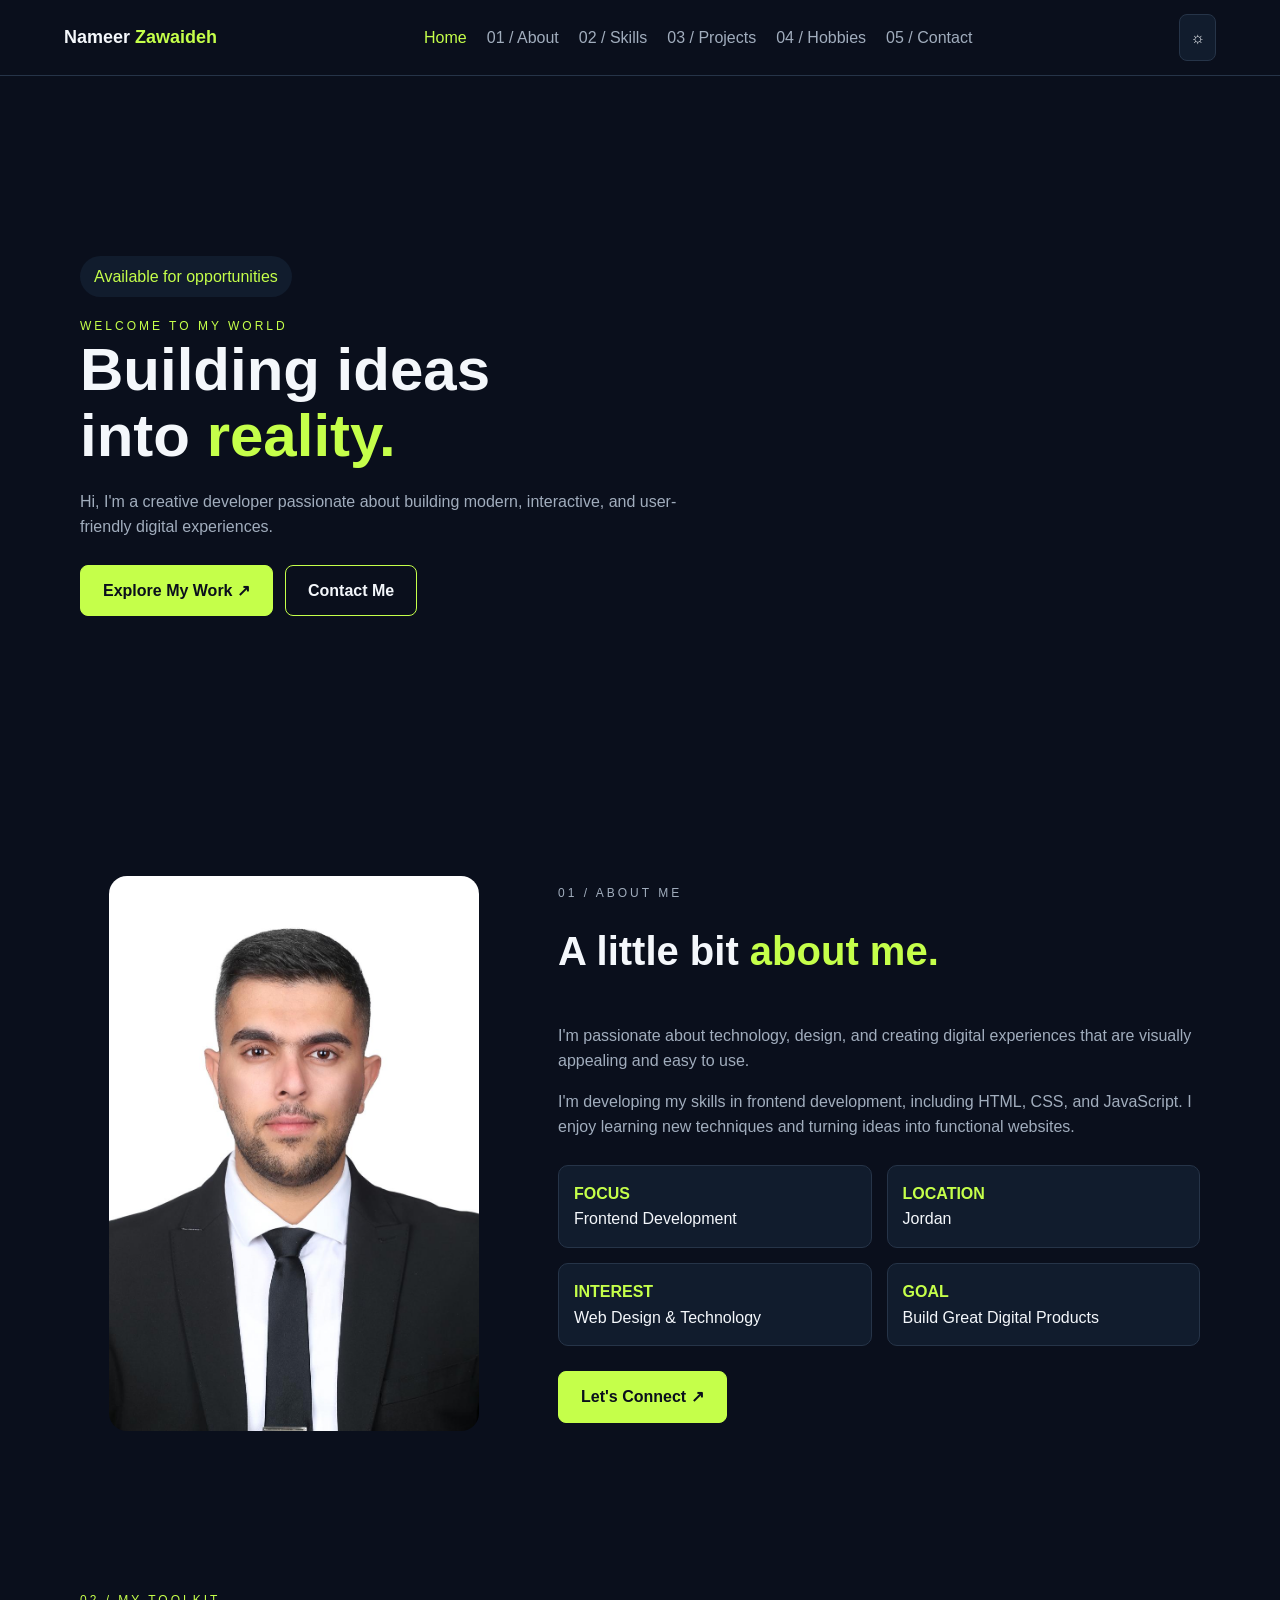
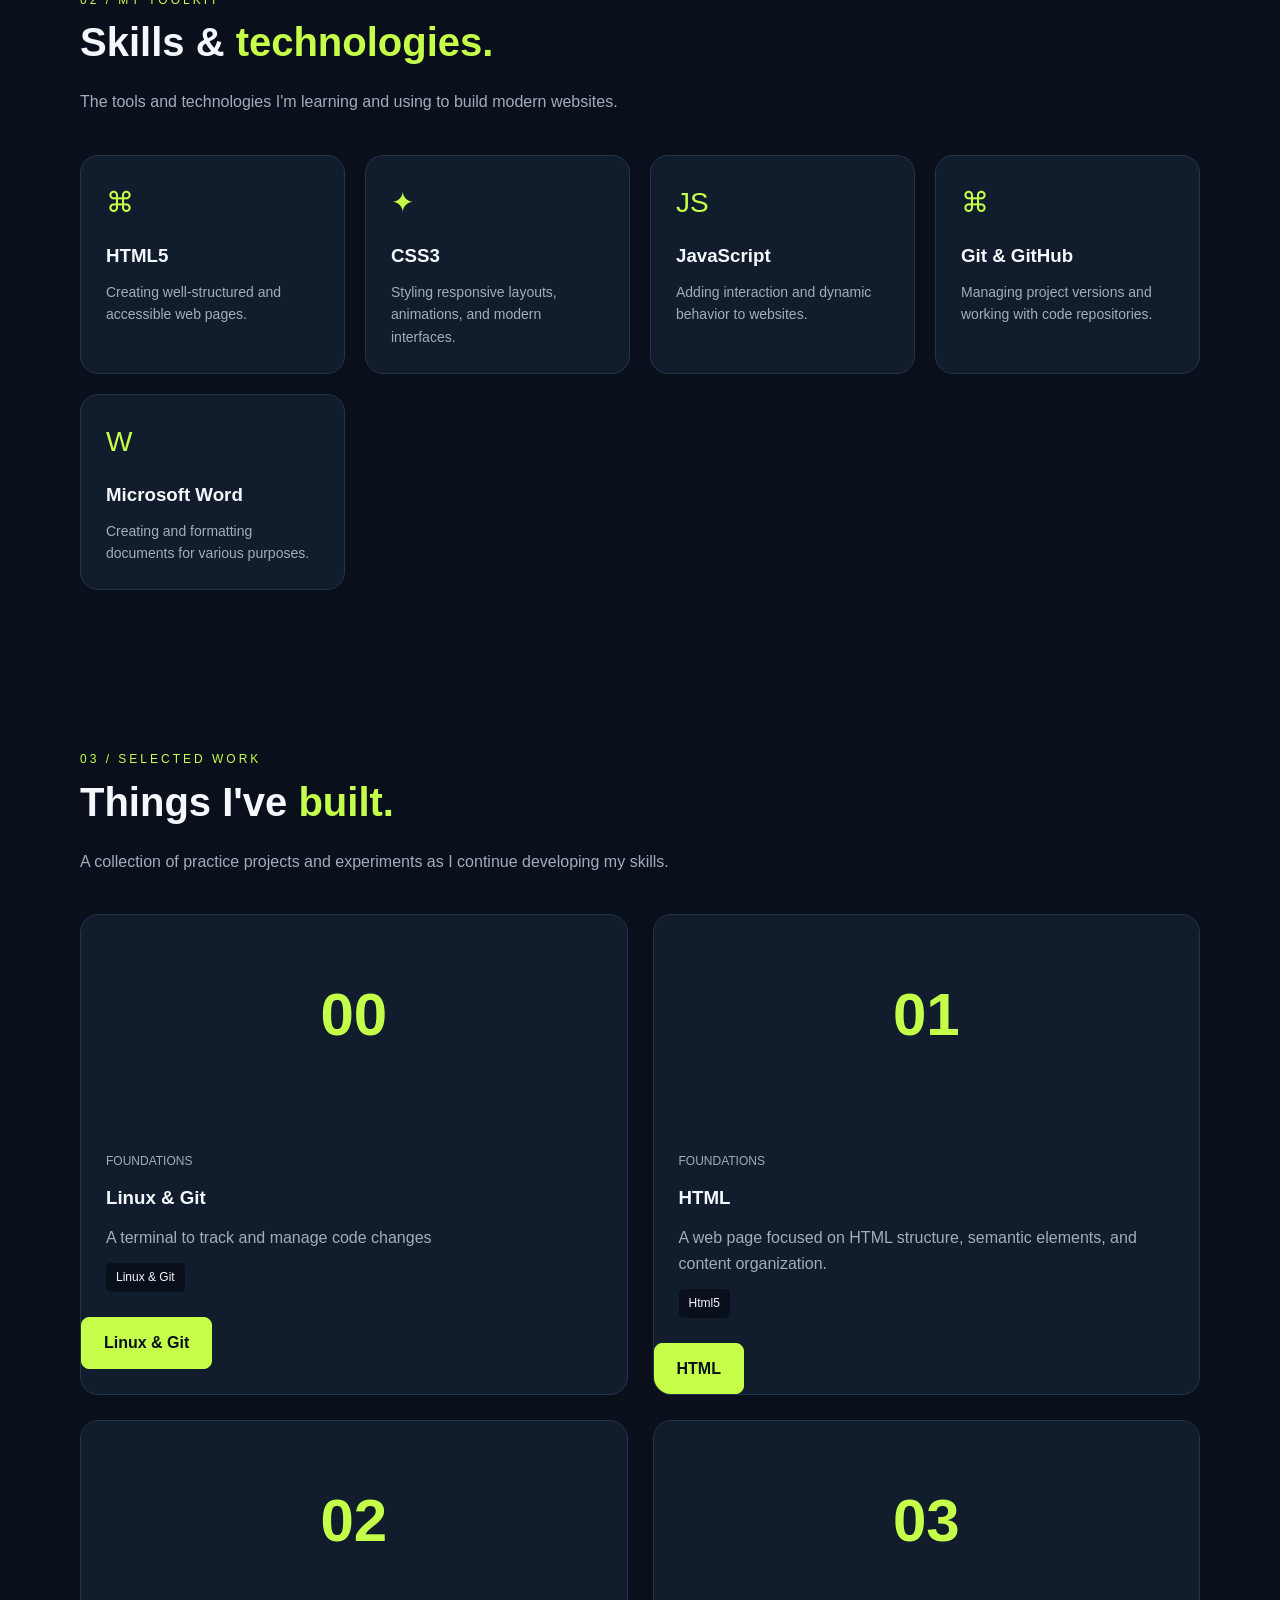
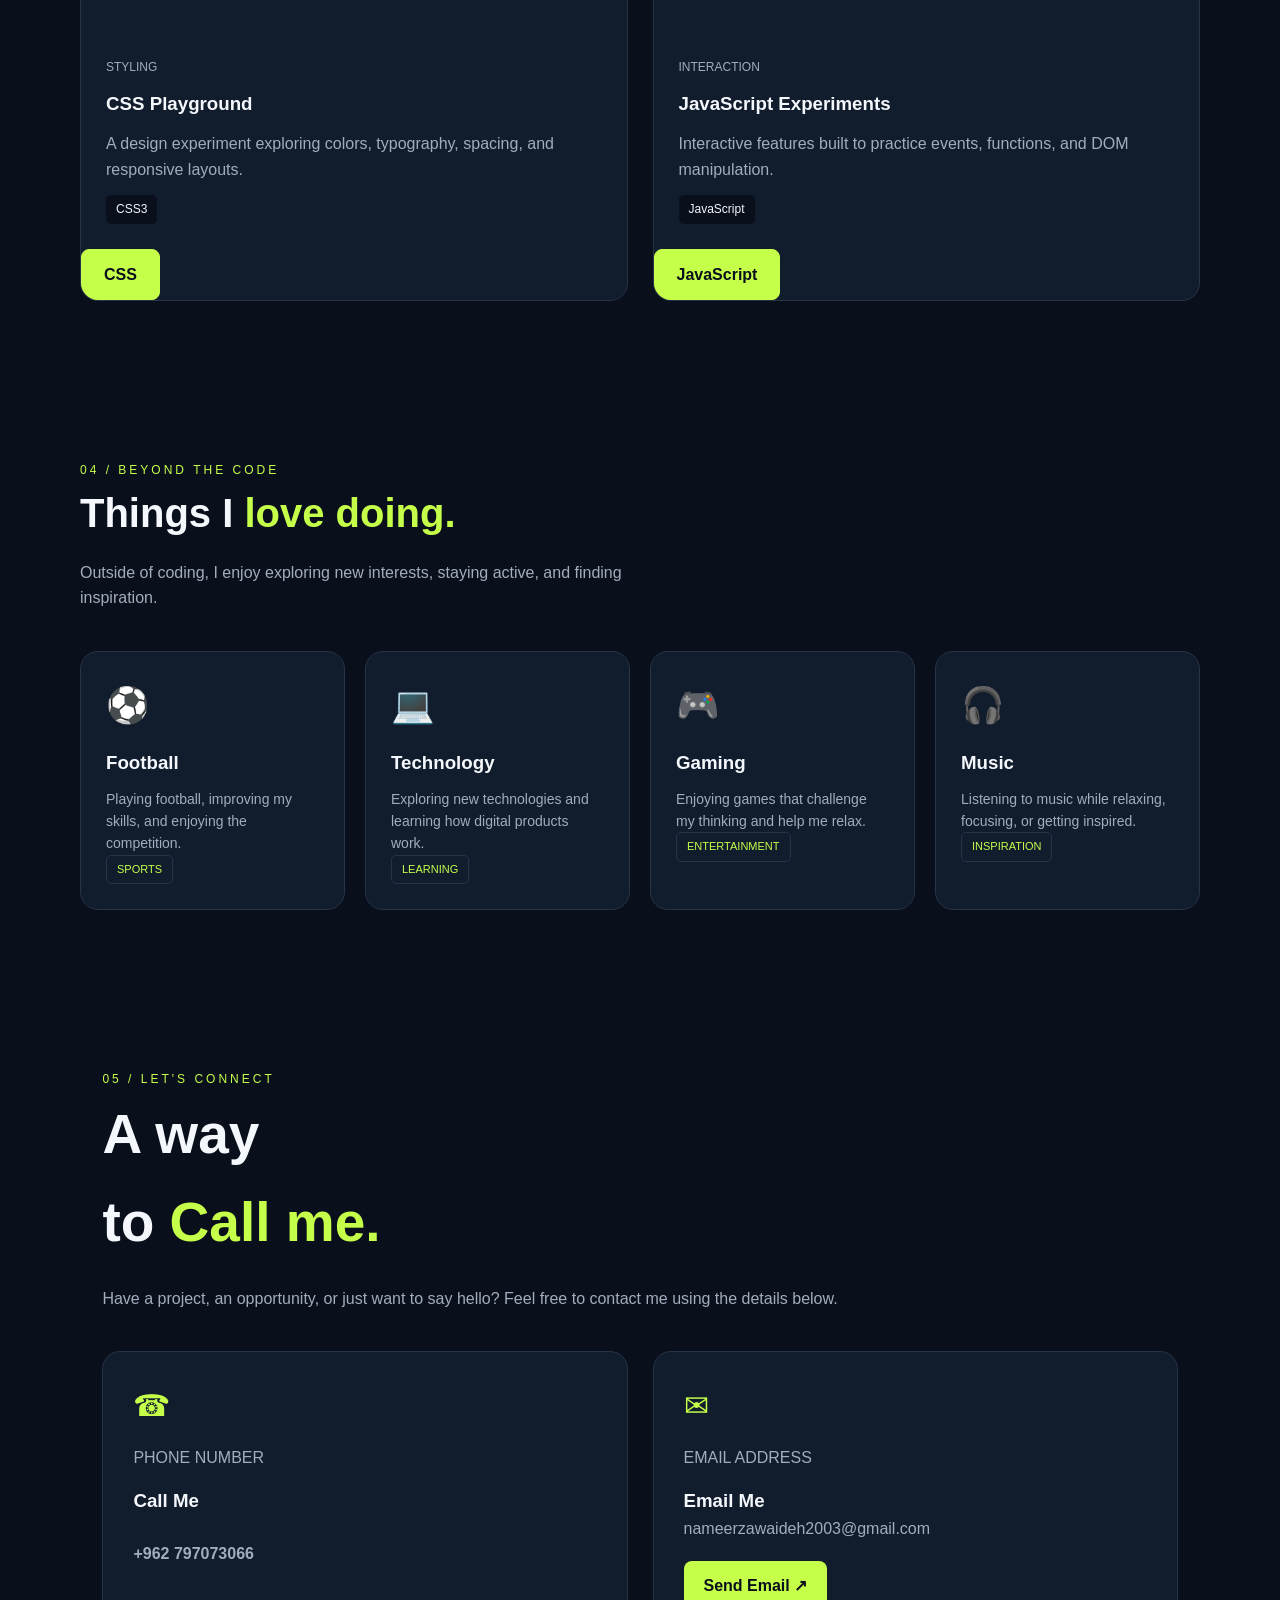
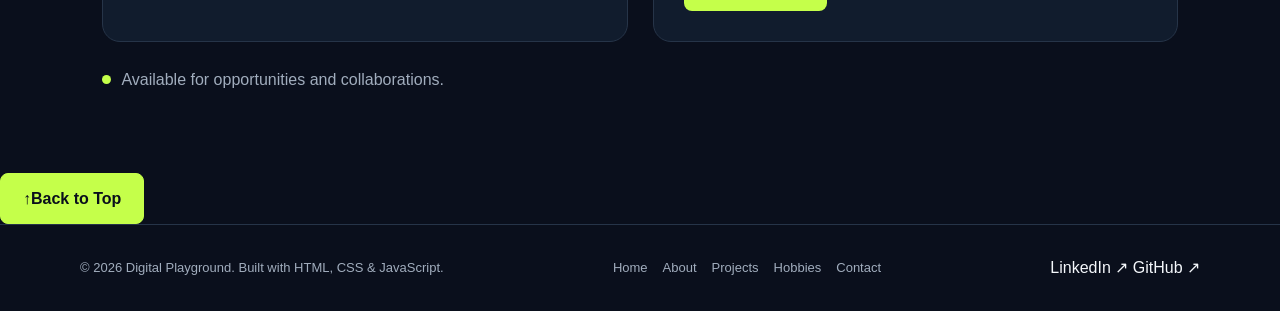
==== commit 923cb654: "Enhance index.html with back-to-top button Added back-to-top button and improved accessibility for c" ====
--- a/ex00/index.html
+++ b/ex00/index.html
@@ -12,7 +12,7 @@
     <link rel="stylesheet" href="style.css">
 </head>
 
-<body>
+<body id="top">
 
     <!-- NAVIGATION -->
     <header class="navbar">
@@ -32,6 +32,9 @@
             </nav>
 
             <div class="nav-actions">
+                <button class="menu-toggle" id="menuToggle" type="button" aria-controls="navLinks" aria-expanded="false" aria-label="Open navigation menu">
+                    &#9776;
+                </button>
                 <button class="theme-toggle" id="themeToggle" type="button" aria-label="Switch to light theme" title="Switch theme">
                     ☼
                 </button>
@@ -163,7 +166,7 @@
                     </article>
 
                     <article class="skill-card">
-                        <div class="skill-icon">✦</div>my second project
+                        <div class="skill-icon">✦</div>
                         <h3>CSS3</h3>
                         <p>
                             Styling responsive layouts, animations, and modern interfaces.
@@ -190,7 +193,7 @@
                         <div class="skill-icon">W</div>
                         <h3>Microsoft Word</h3>
                         <p>
-                            Creating and formatting documents fmy second projector various purposes.
+                            Creating and formatting documents for various purposes.
                         </p>
                     </article>
 
@@ -331,7 +334,9 @@
                             Playing football, improving my skills, and enjoying the competition.
                         </p>
 
-                        <span class="hobby-tag">SPORTS</span>
+                        <div class="hobby-label">
+                            <span class="hobby-tag">SPORTS</span>
+                        </div>
                     </article>
 
                     <article class="hobby-card">
@@ -342,7 +347,9 @@
                             Exploring new technologies and learning how digital products work.
                         </p>
 
-                        <span class="hobby-tag">LEARNING</span>
+                        <div class="hobby-label">
+                            <span class="hobby-tag">LEARNING</span>
+                        </div>
                     </article>
 
                     <article class="hobby-card">
@@ -353,7 +360,9 @@
                             Enjoying games that challenge my thinking and help me relax.
                         </p>
 
-                        <span class="hobby-tag">ENTERTAINMENT</span>
+                        <div class="hobby-label">
+                            <span class="hobby-tag">ENTERTAINMENT</span>
+                        </div>
                     </article>
 
                     <article class="hobby-card">
@@ -364,7 +373,9 @@
                             Listening to music while relaxing, focusing, or getting inspired.
                         </p>
 
-                        <span class="hobby-tag">INSPIRATION</span>
+                        <div class="hobby-label">
+                            <span class="hobby-tag">INSPIRATION</span>
+                        </div>
                     </article>
 
                 </div>
@@ -398,7 +409,7 @@
 
                     <p class="contact-detail">
                         <br>
-                        <strong>+962 797073066</strong>
+                        <a href="tel:+962797073066"><strong>+962 797073066</strong></a>
                     </p>
 
 
@@ -431,6 +442,12 @@
             </div>
 
         </section>
+        <div class="back-to-top-container">
+            <a href="#top" class="btn btn-primary back-to-top">
+                <span aria-hidden="true">&#8593;</span>
+                Back to Top
+            </a>
+        </div>
     </main>
 
 
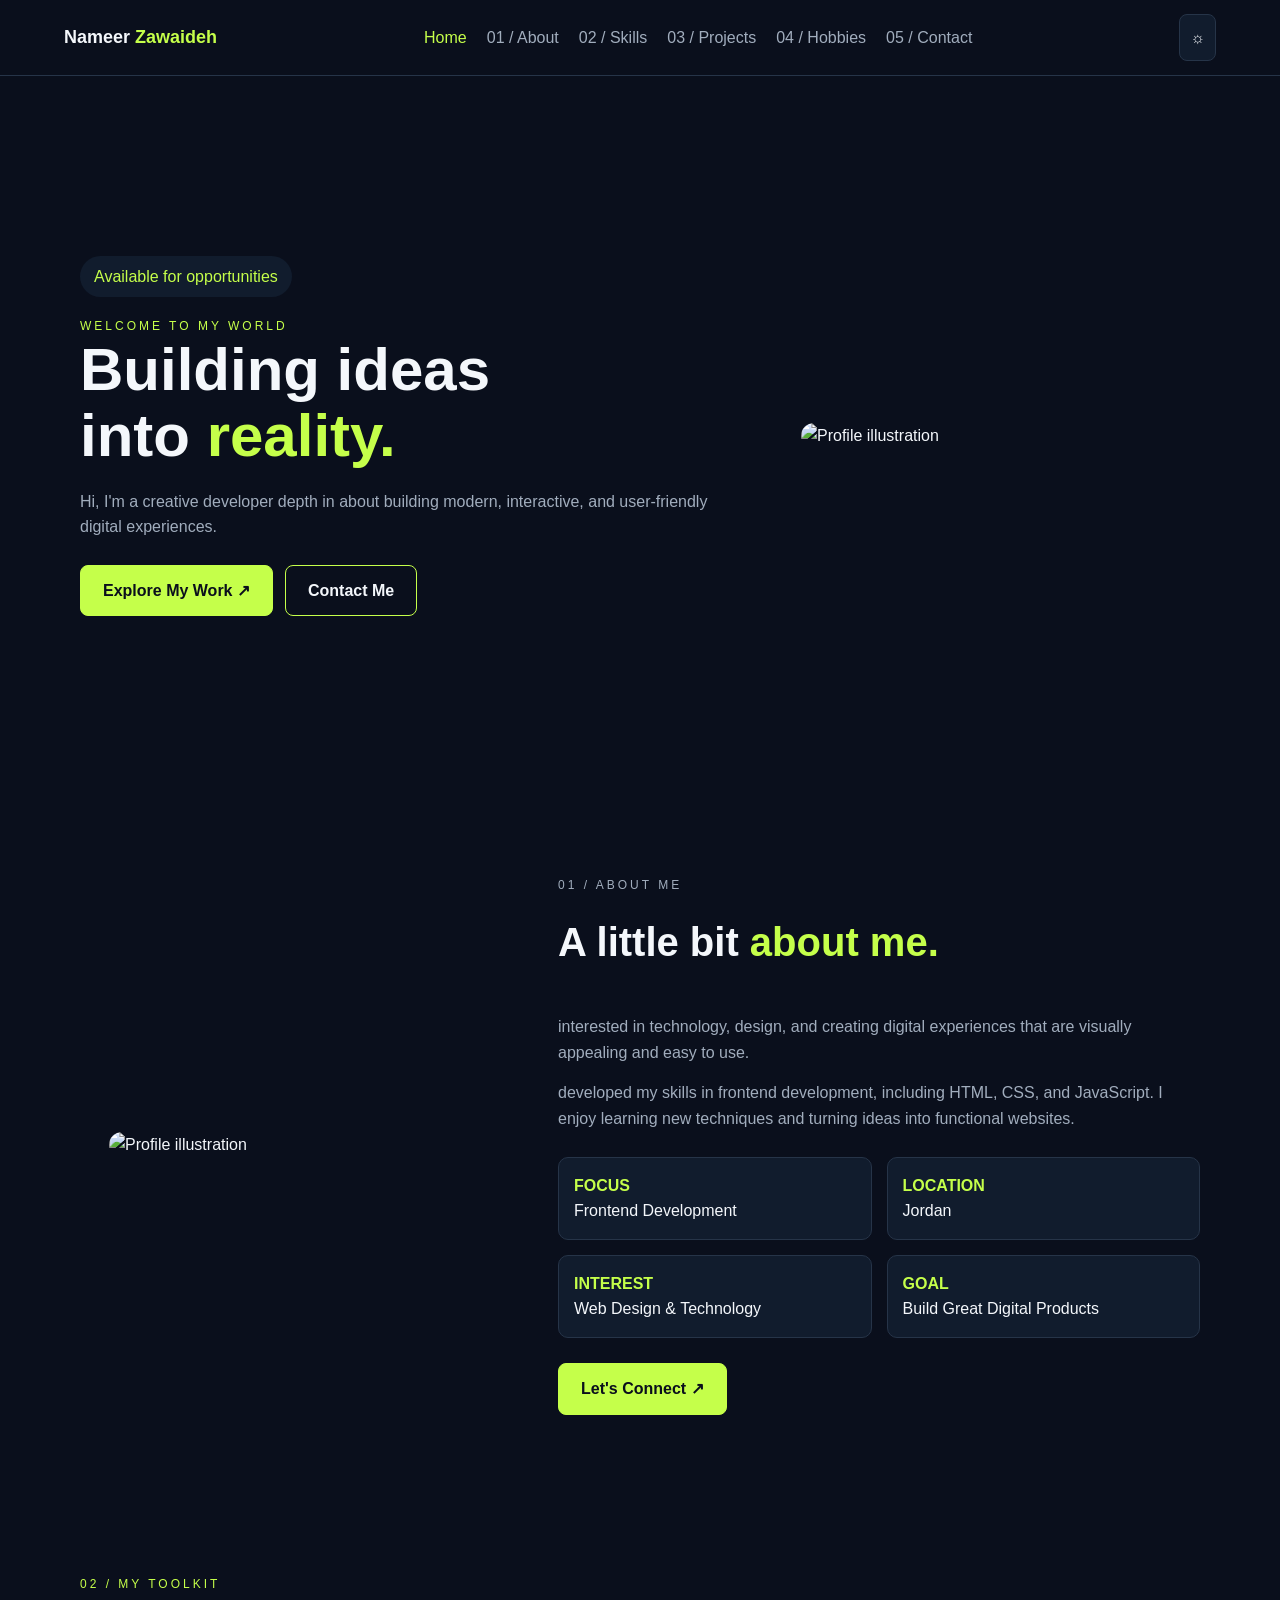
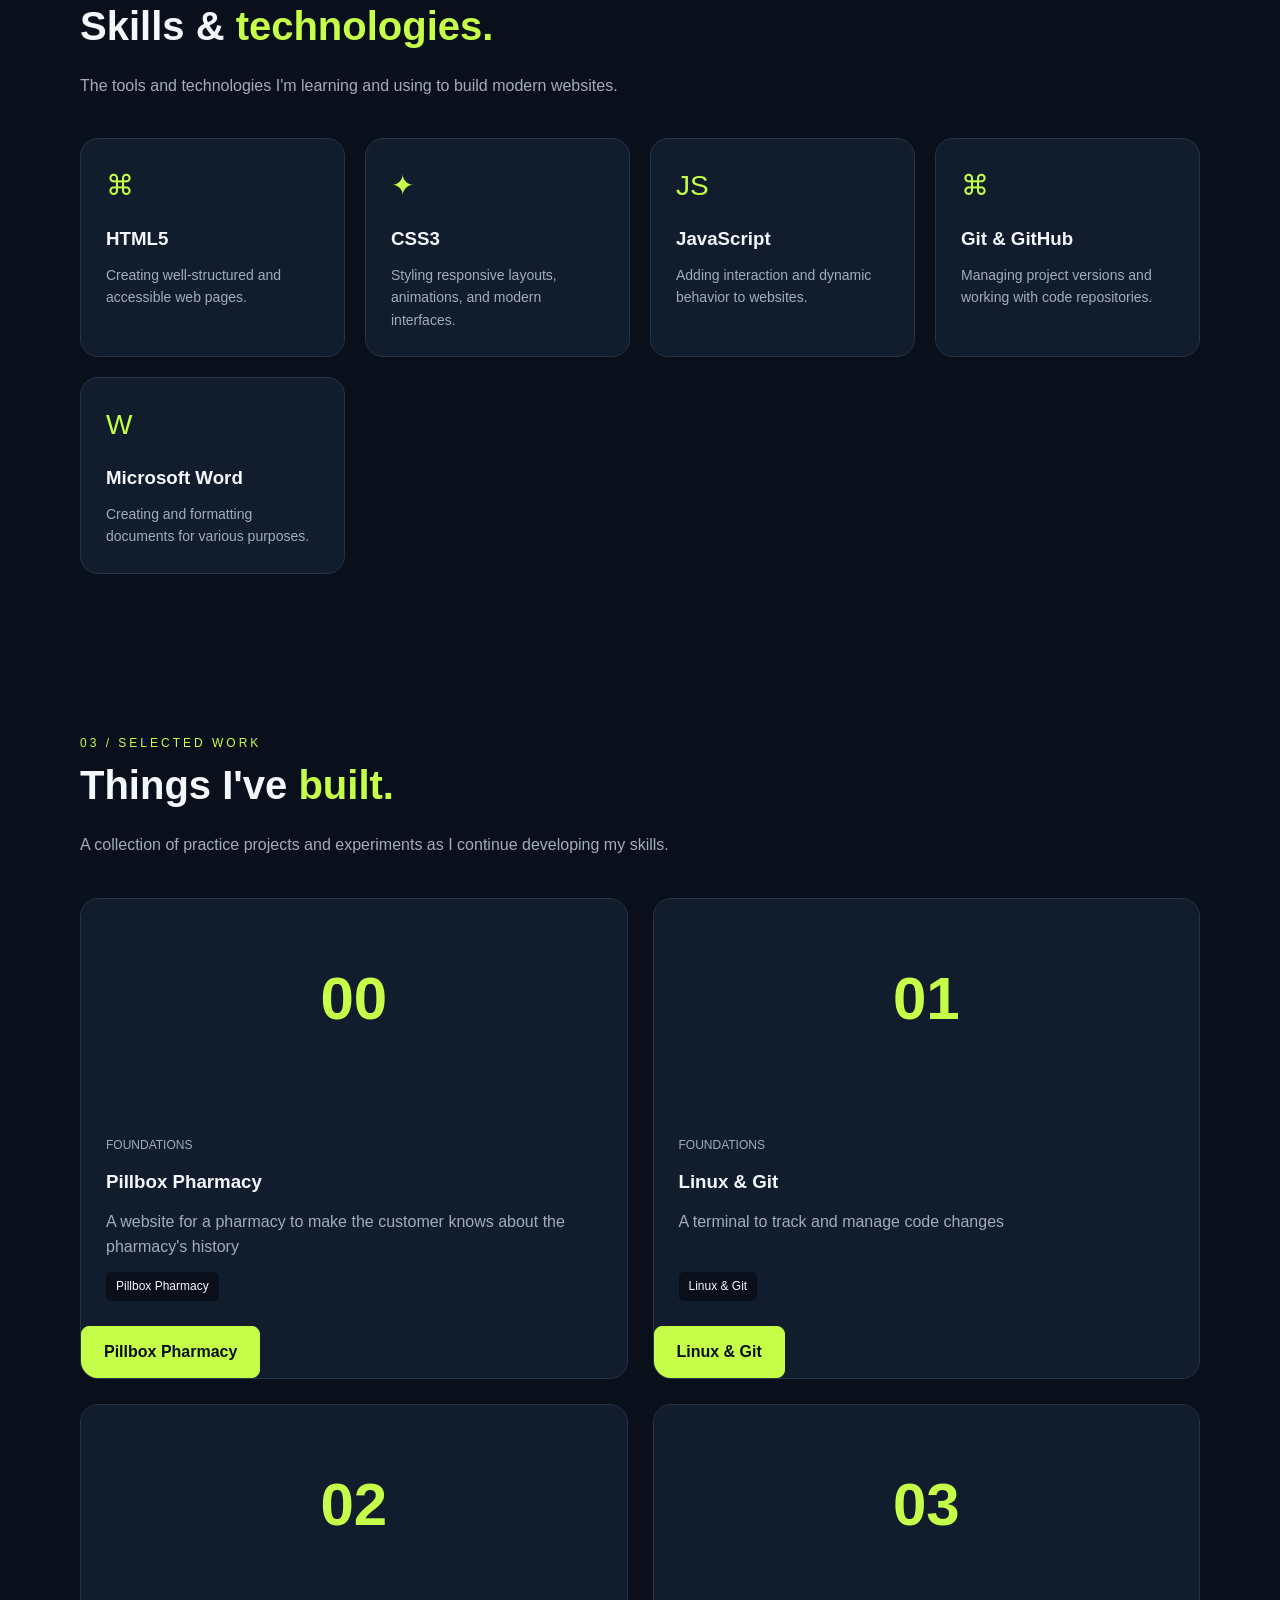
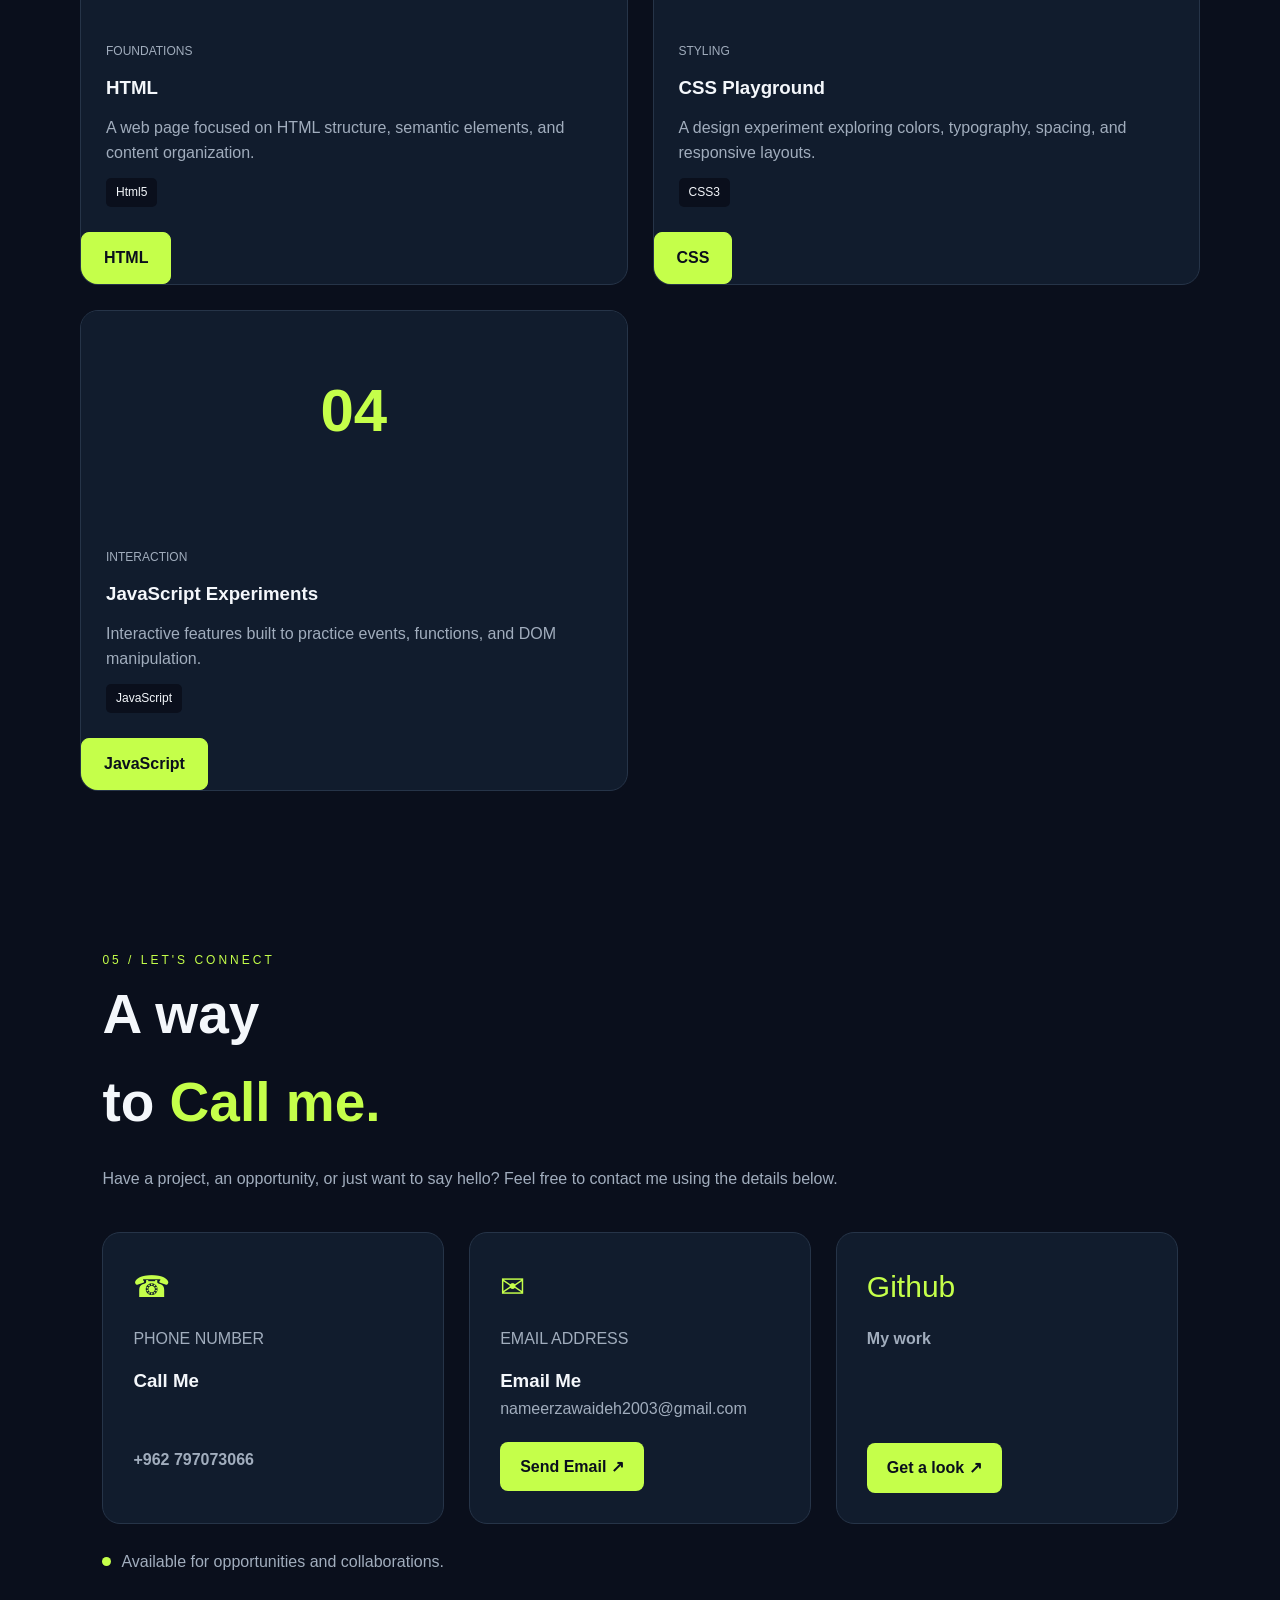
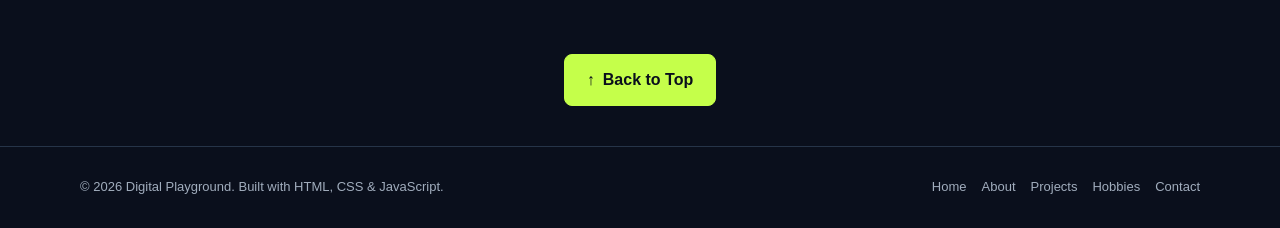
==== commit eeb21df8: "Update index.html" ====
--- a/ex00/index.html
+++ b/ex00/index.html
@@ -62,7 +62,7 @@
                     </h1>
 
                     <p class="hero-description">
-                        Hi, I'm a creative developer passionate about building modern, interactive, and user-friendly digital experiences.
+                        Hi, I'm a creative developer depth in about building modern, interactive, and user-friendly digital experiences.
                     </p>
 
                     <div class="hero-buttons">
@@ -75,6 +75,9 @@
                         </a>
                     </div>
                 </div>
+                <div class="about-image-wrapper">
+                    <img src="https://encrypted-tbn0.gstatic.com/images?q=tbn:ANd9GcQyU5CsEL5pusWTgivvDTvpNEyZfNticykfp8GuamFB2g&s" alt="Profile illustration" class="about-image">
+                </div>
 
 
             </div>
@@ -86,7 +89,7 @@
             <div class="container about-grid">
 
                 <div class="about-image-wrapper">
-                    <img src="assets/profile.jpg" alt="Profile illustration" class="about-image">
+                    <img src="assets/nameer.jpeg" alt="Profile illustration" class="about-image">
                 </div>
 
                 <div class="about-text">
@@ -101,11 +104,11 @@
                     </div>
 
                     <p>
-                        I'm passionate about technology, design, and creating digital experiences that are visually appealing and easy to use.
+                        interested in technology, design, and creating digital experiences that are visually appealing and easy to use.
                     </p>
 
                     <p>
-                        I'm developing my skills in frontend development, including HTML, CSS, and JavaScript. I enjoy learning new techniques and turning ideas into functional websites.
+                        developed my skills in frontend development, including HTML, CSS, and JavaScript. I enjoy learning new techniques and turning ideas into functional websites.
                     </p>
 
                     <div class="about-details">
@@ -222,6 +225,7 @@
                 </div>
 
                 <div class="projects-grid">
+
                     <article class="project-card">
                         <div class="project-preview">
                             <span class="project-number">00</span>
@@ -229,6 +233,26 @@
 
                         <div class="project-content">
                             <p class="project-category">FOUNDATIONS</p>
+                            <h3>Pillbox Pharmacy</h3>
+
+                            <p>
+                                A website for a pharmacy to make the customer knows about the pharmacy's history
+                            </p>
+
+                            <div class="project-tags">
+                                <span>Pillbox Pharmacy</span>
+                            </div>
+                        </div>
+                        <a href="file:///C:/Users/user/OneDrive/Desktop/PillBox%20Pharmacy/PillBox%20Pharmacy%20(Current%20Version)%20(1)/PillBox%20Pharmacy/index.html" target="_blank" class="btn btn-primary">Pillbox Pharmacy</a>
+                    </article>
+
+                    <article class="project-card">
+                        <div class="project-preview">
+                            <span class="project-number">01</span>
+                        </div>
+
+                        <div class="project-content">
+                            <p class="project-category">FOUNDATIONS</p>
                             <h3>Linux & Git</h3>
 
                             <p>
@@ -244,7 +268,7 @@
 
                     <article class="project-card">
                         <div class="project-preview">
-                            <span class="project-number">01</span>
+                            <span class="project-number">02</span>
                         </div>
 
                         <div class="project-content">
@@ -264,7 +288,7 @@
                     </article>
                     <article class="project-card">
                         <div class="project-preview">
-                            <span class="project-number">02</span>
+                            <span class="project-number">03</span>
                         </div>
 
                         <div class="project-content">
@@ -284,7 +308,7 @@
 
                     <article class="project-card">
                         <div class="project-preview">
-                            <span class="project-number">03</span>
+                            <span class="project-number">04</span>
                         </div>
 
                         <div class="project-content">
@@ -308,80 +332,6 @@
         </section>
 
 
-        <!-- HOBBIES -->
-        <section class="section hobbies-section" id="hobbies">
-            <div class="container">
-
-                <div class="section-heading">
-                    <p class="eyebrow">04 / BEYOND THE CODE</p>
-
-                    <h2 class="section-title">
-                        Things I <span>love doing.</span>
-                    </h2>
-
-                    <p class="section-description">
-                        Outside of coding, I enjoy exploring new interests, staying active, and finding inspiration.
-                    </p>
-                </div>
-
-                <div class="hobbies-grid">
-
-                    <article class="hobby-card">
-                        <div class="hobby-icon">⚽</div>
-                        <h3>Football</h3>
-
-                        <p>
-                            Playing football, improving my skills, and enjoying the competition.
-                        </p>
-
-                        <div class="hobby-label">
-                            <span class="hobby-tag">SPORTS</span>
-                        </div>
-                    </article>
-
-                    <article class="hobby-card">
-                        <div class="hobby-icon">💻</div>
-                        <h3>Technology</h3>
-
-                        <p>
-                            Exploring new technologies and learning how digital products work.
-                        </p>
-
-                        <div class="hobby-label">
-                            <span class="hobby-tag">LEARNING</span>
-                        </div>
-                    </article>
-
-                    <article class="hobby-card">
-                        <div class="hobby-icon">🎮</div>
-                        <h3>Gaming</h3>
-
-                        <p>
-                            Enjoying games that challenge my thinking and help me relax.
-                        </p>
-
-                        <div class="hobby-label">
-                            <span class="hobby-tag">ENTERTAINMENT</span>
-                        </div>
-                    </article>
-
-                    <article class="hobby-card">
-                        <div class="hobby-icon">🎧</div>
-                        <h3>Music</h3>
-
-                        <p>
-                            Listening to music while relaxing, focusing, or getting inspired.
-                        </p>
-
-                        <div class="hobby-label">
-                            <span class="hobby-tag">INSPIRATION</span>
-                        </div>
-                    </article>
-
-                </div>
-            </div>
-        </section>
-
 
         <!-- CONTACT -->
         <section class="section contact-section" id="contact">
@@ -406,6 +356,7 @@
 
                     <p class="contact-label">PHONE NUMBER</p>
                     <h3>Call Me</h3>
+                    <br>
 
                     <p class="contact-detail">
                         <br>
@@ -425,12 +376,30 @@
                     <p class="contact-detail">
                         nameerzawaideh2003@gmail.com
                     </p>
+
 
                     <a href="mailto:nameerzawaideh2003@gmail.com" class="contact-button">
                         Send Email ↗
                     </a>
                 </article>
 
+                <!-- github CARD -->
+                <article class="contact-card">
+                    <div class="contact-icon">Github</div>
+
+                    <p class="contact-label"> <strong>My work</strong></p>
+                    <br>
+                    <br>
+                    <br>
+
+
+
+
+                    <a href="https://github.com/Nameerz" class="contact-button">
+                        Get a look ↗
+                    </a>
+                </article>
+
             </div>
 
             <div class="contact-status">
@@ -444,8 +413,7 @@
         </section>
         <div class="back-to-top-container">
             <a href="#top" class="btn btn-primary back-to-top">
-                <span aria-hidden="true">&#8593;</span>
-                Back to Top
+                <span aria-hidden="true">&#8593;</span> Back to Top
             </a>
         </div>
     </main>
@@ -468,17 +436,6 @@
                 <a href="#contact">Contact</a>
             </div>
 
-            <div class="social-links">
-
-                <a href="https://www.linkedin.com/in/nameer-zawaideh-5319653ab" target="_blank" rel="noopener noreferrer" aria-label="Visit my LinkedIn profile">
-                LinkedIn ↗
-            </a>
-
-                <a href="https://github.com/Nameerz" target="_blank" rel="noopener noreferrer" aria-label="Visit my GitHub profile">
-                GitHub ↗
-            </a>
-
-            </div>
 
         </div>
 
@@ -486,4 +443,5 @@
 
     <script src="script.js"></script>
 </body>
+
 </html>
--- a/ex00/style.css
+++ b/ex00/style.css
@@ -54,6 +54,11 @@
     scroll-behavior: smooth;
 }
 
+/* Keep anchor destinations below the sticky navigation. */
+main section[id] {
+    scroll-margin-top: 100px;
+}
+
 /* 2. SHARED STYLES */
 
 .container {
@@ -323,6 +328,8 @@
 }
 
 .project-card {
+    display: flex;
+    flex-direction: column;
     overflow: hidden;
     background: var(--card);
     border: 1px solid var(--border);
@@ -330,6 +337,11 @@
     transition: var(--transition);
 }
 
+.project-card > .btn {
+    margin-top: auto;
+    align-self: flex-start;
+}
+
 .project-card:hover {
     transform: translateY(-5px);
     border-color: var(--accent);
@@ -349,6 +361,9 @@
 }
 
 .project-content {
+    display: flex;
+    flex-direction: column;
+    flex: 1;
     padding: 25px;
 }
 
@@ -363,6 +378,7 @@
 }
 
 .project-tags {
+    margin-top: auto;
     display: flex;
     flex-wrap: wrap;
     gap: 8px;
@@ -376,6 +392,15 @@
 }
 
 /* 8. HOBBIES */
+
+.hobby-card {
+    display: flex;
+    flex-direction: column;
+}
+
+.hobby-label {
+    margin-top: auto;
+}
 
 .hobby-icon {
     font-size: 35px;
@@ -468,6 +493,28 @@
     height: 9px;
     background: var(--accent);
     border-radius: 50%;
+}
+
+/* BACK TO TOP */
+
+.back-to-top-container {
+    display: flex;
+    justify-content: center;
+    padding: 0 6% 40px;
+}
+
+.back-to-top {
+    gap: 8px;
+}
+
+.back-to-top:hover {
+    transform: translateY(-3px);
+    box-shadow: 0 0 16px color-mix(in srgb, var(--accent) 25%, transparent);
+}
+
+.back-to-top:focus-visible {
+    outline: 2px solid var(--accent);
+    outline-offset: 4px;
 }
 
 /* 10. FOOTER */
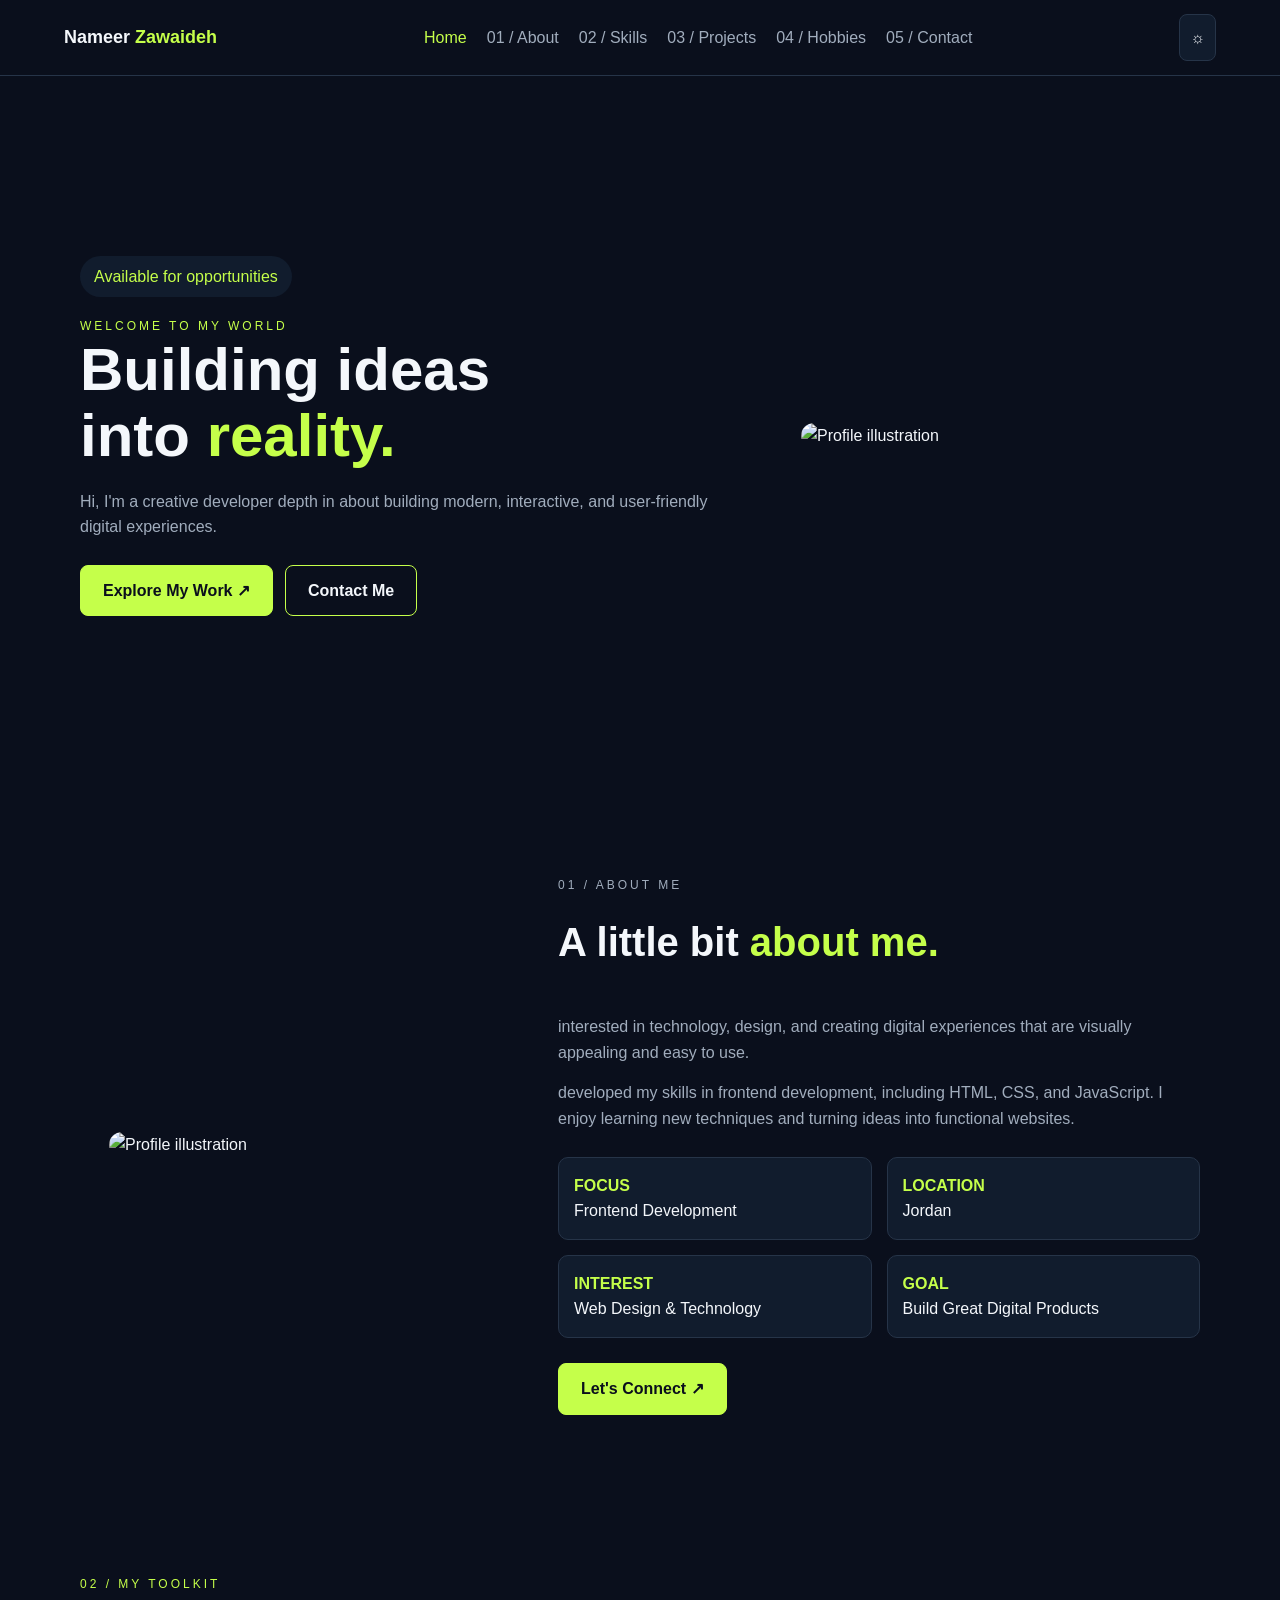
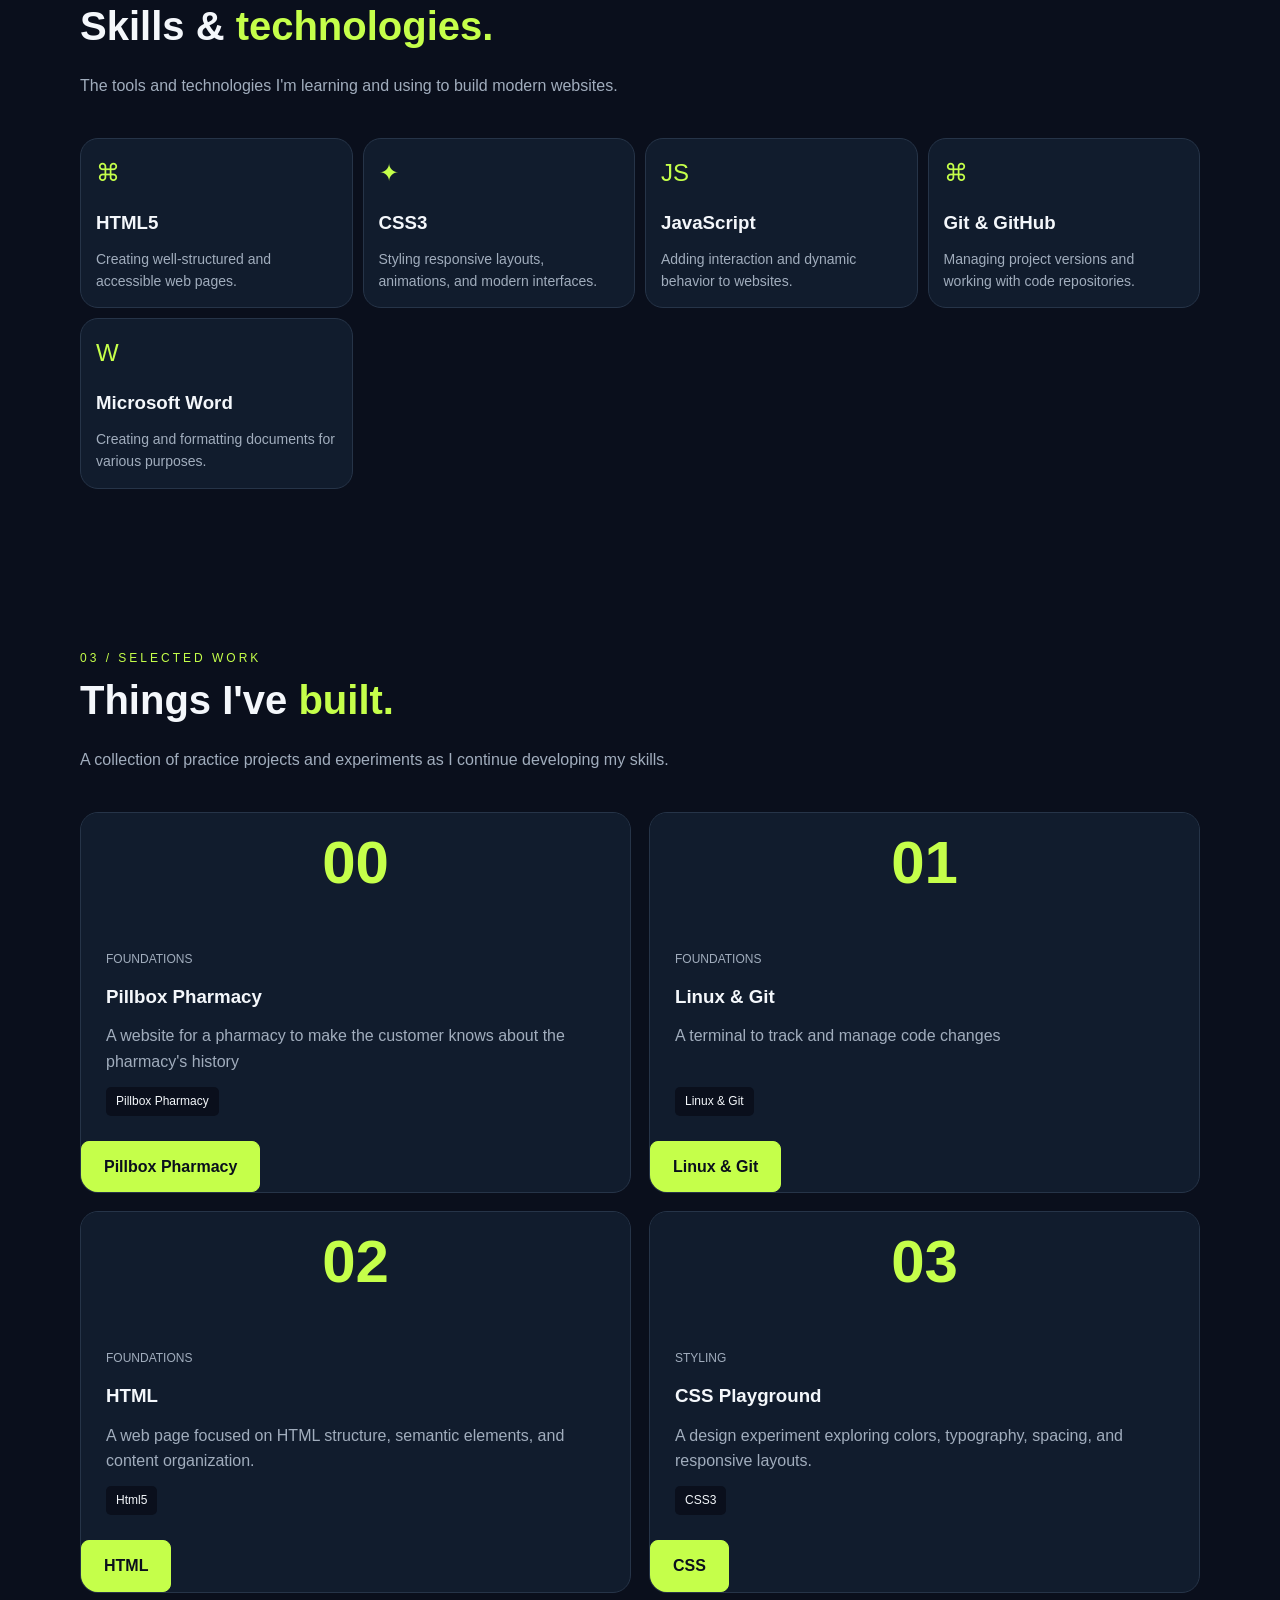
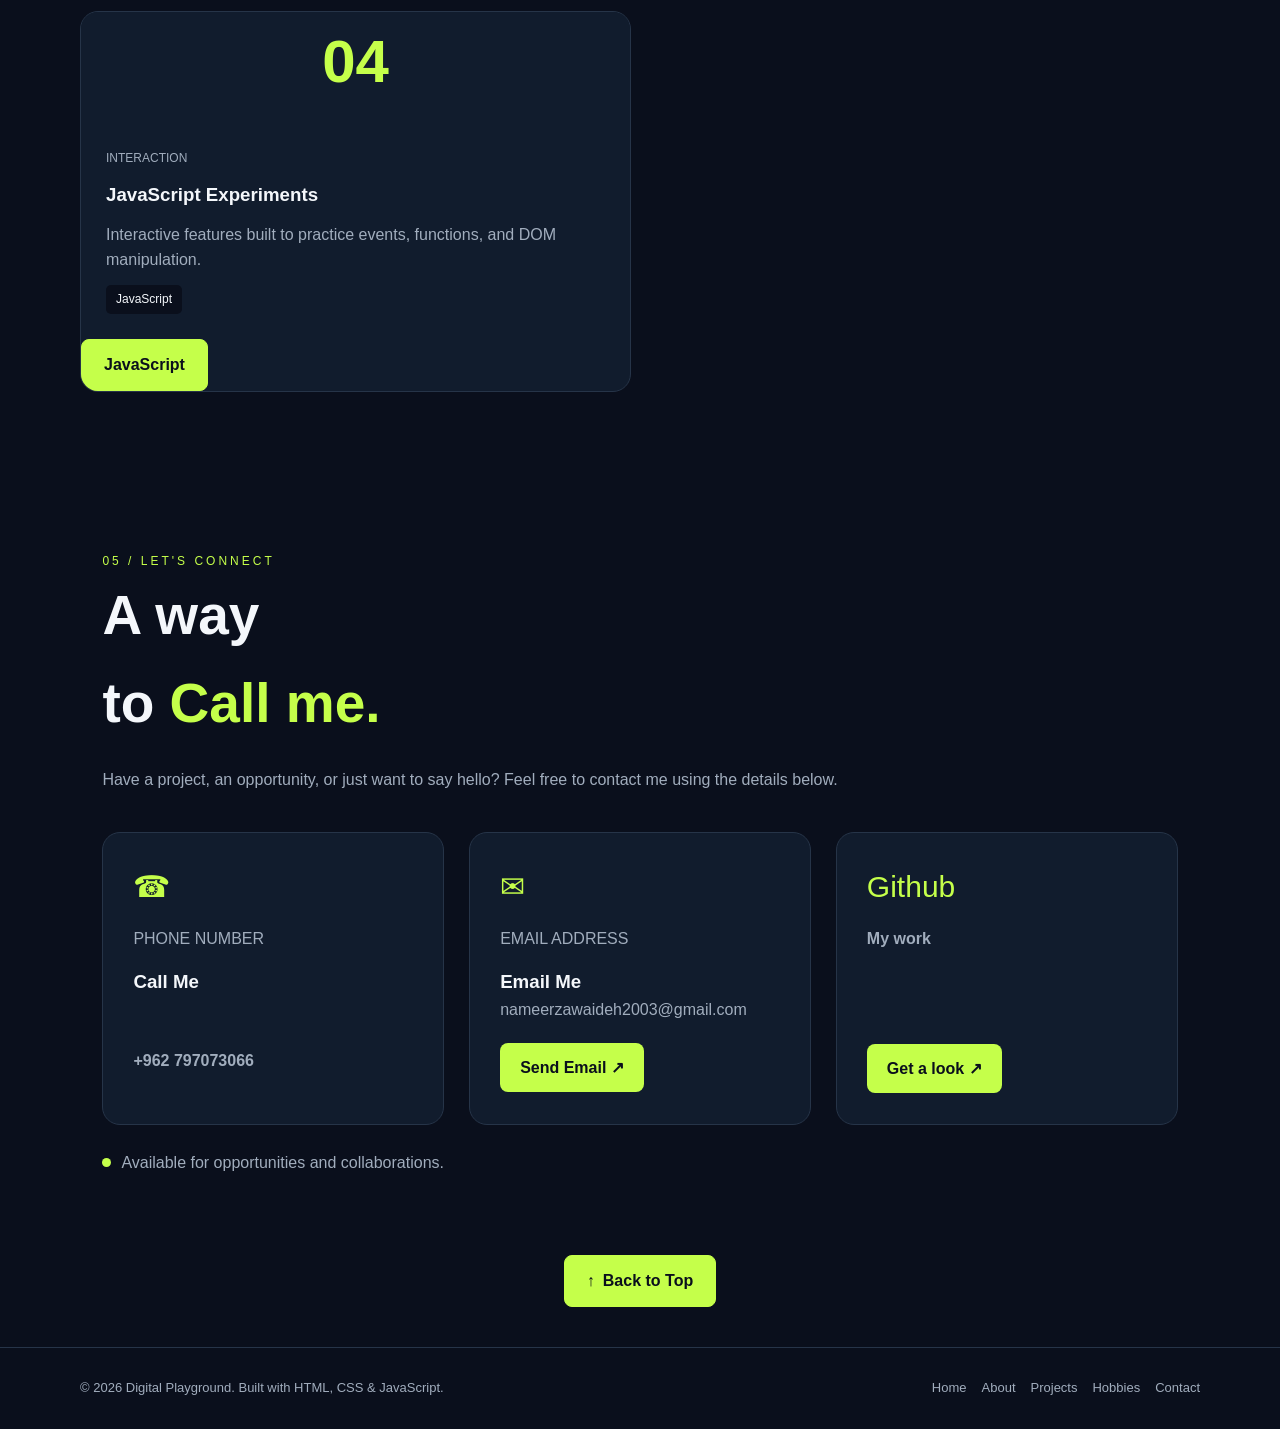
==== commit 7528eced: "Add comment for GitHub Pages redeployment test" ====
--- a/ex00/index.html
+++ b/ex00/index.html
@@ -1,6 +1,6 @@
 <!DOCTYPE html>
 <html lang="en">
-
+<!-- GitHub Pages redeployment test -->
 <head>
     <meta charset="UTF-8">
     <meta name="viewport" content="width=device-width, initial-scale=1.0">
--- a/ex00/style.css
+++ b/ex00/style.css
@@ -54,10 +54,13 @@
     scroll-behavior: smooth;
 }
 
+
 /* Keep anchor destinations below the sticky navigation. */
+
 main section[id] {
     scroll-margin-top: 100px;
 }
+
 
 /* 2. SHARED STYLES */
 
@@ -117,6 +120,7 @@
     color: var(--text);
 }
 
+
 /* 3. NAVIGATION */
 
 .navbar {
@@ -178,6 +182,7 @@
     display: none;
 }
 
+
 /* 4. HERO */
 
 .hero {
@@ -235,6 +240,7 @@
     border-radius: var(--radius);
     animation: float 5s infinite ease-in-out;
 }
+
 
 /* 5. ABOUT */
 
@@ -277,6 +283,7 @@
     color: var(--accent);
 }
 
+
 /* 6. SKILLS */
 
 .skills-section,
@@ -288,12 +295,12 @@
 .hobbies-grid {
     display: grid;
     grid-template-columns: repeat(4, 1fr);
-    gap: 20px;
+    gap: 10px;
 }
 
 .skill-card,
 .hobby-card {
-    padding: 25px;
+    padding: 15px;
     background: var(--card);
     border: 1px solid var(--border);
     border-radius: var(--radius);
@@ -307,7 +314,7 @@
 }
 
 .skill-icon {
-    font-size: 28px;
+    font-size: 24px;
     color: var(--accent);
     margin-bottom: 15px;
 }
@@ -318,13 +325,14 @@
     font-size: 14px;
     margin-top: 10px;
 }
+
 
 /* 7. PROJECTS */
 
 .projects-grid {
     display: grid;
     grid-template-columns: repeat(2, 1fr);
-    gap: 25px;
+    gap: 18px;
 }
 
 .project-card {
@@ -337,7 +345,7 @@
     transition: var(--transition);
 }
 
-.project-card > .btn {
+.project-card>.btn {
     margin-top: auto;
     align-self: flex-start;
 }
@@ -348,7 +356,7 @@
 }
 
 .project-preview {
-    min-height: 200px;
+    min-height: 100px;
     display: grid;
     place-items: center;
     background: var(--card);
@@ -391,6 +399,7 @@
     font-size: 12px;
 }
 
+
 /* 8. HOBBIES */
 
 .hobby-card {
@@ -415,6 +424,7 @@
     border-radius: 5px;
     font-size: 11px;
 }
+
 
 /* 9. CONTACT */
 
@@ -495,6 +505,7 @@
     border-radius: 50%;
 }
 
+
 /* BACK TO TOP */
 
 .back-to-top-container {
@@ -517,6 +528,7 @@
     outline-offset: 4px;
 }
 
+
 /* 10. FOOTER */
 
 .footer {
@@ -542,6 +554,7 @@
     flex-wrap: wrap;
     gap: 15px;
 }
+
 
 /* 11. ANIMATIONS */
 
@@ -557,14 +570,15 @@
 }
 
 @keyframes float {
-    0%, 100% {
+    0%,
+    100% {
         transform: translateY(0);
     }
-
     50% {
         transform: translateY(-12px);
     }
 }
+
 
 /* 12. TABLET */
 
@@ -575,13 +589,13 @@
     }
 }
 
+
 /* 13. MOBILE */
 
 @media (max-width: 800px) {
     .menu-toggle {
         display: block;
     }
-
     .nav-links {
         display: none;
         position: absolute;
@@ -592,34 +606,29 @@
         padding: 20px 5%;
         background: var(--bg);
     }
-
     .nav-links.open {
         display: flex;
     }
-
     .hero-grid,
     .about-grid,
     .projects-grid {
         grid-template-columns: 1fr;
     }
-
     .hero h1 {
         font-size: 42px;
     }
-
     .hero-visual {
         margin-top: 25px;
     }
-
     .contact-cards {
         flex-direction: column;
     }
-
     .footer-content {
         flex-direction: column;
         text-align: center;
     }
 }
+
 
 /* 14. SMALL SCREENS */
 
@@ -629,23 +638,20 @@
     .about-details {
         grid-template-columns: 1fr;
     }
-
     .hero-buttons {
         flex-direction: column;
     }
-
     .hero-buttons .btn {
         width: 100%;
     }
-
     .contact-section h2 {
         font-size: 38px;
     }
-
     .footer-links {
         justify-content: center;
     }
 }
+
 
 /* 15. ACCESSIBILITY */
 
@@ -657,7 +663,6 @@
         transition: none !important;
         scroll-behavior: auto !important;
     }
-
     .reveal {
         opacity: 1;
         transform: none;
